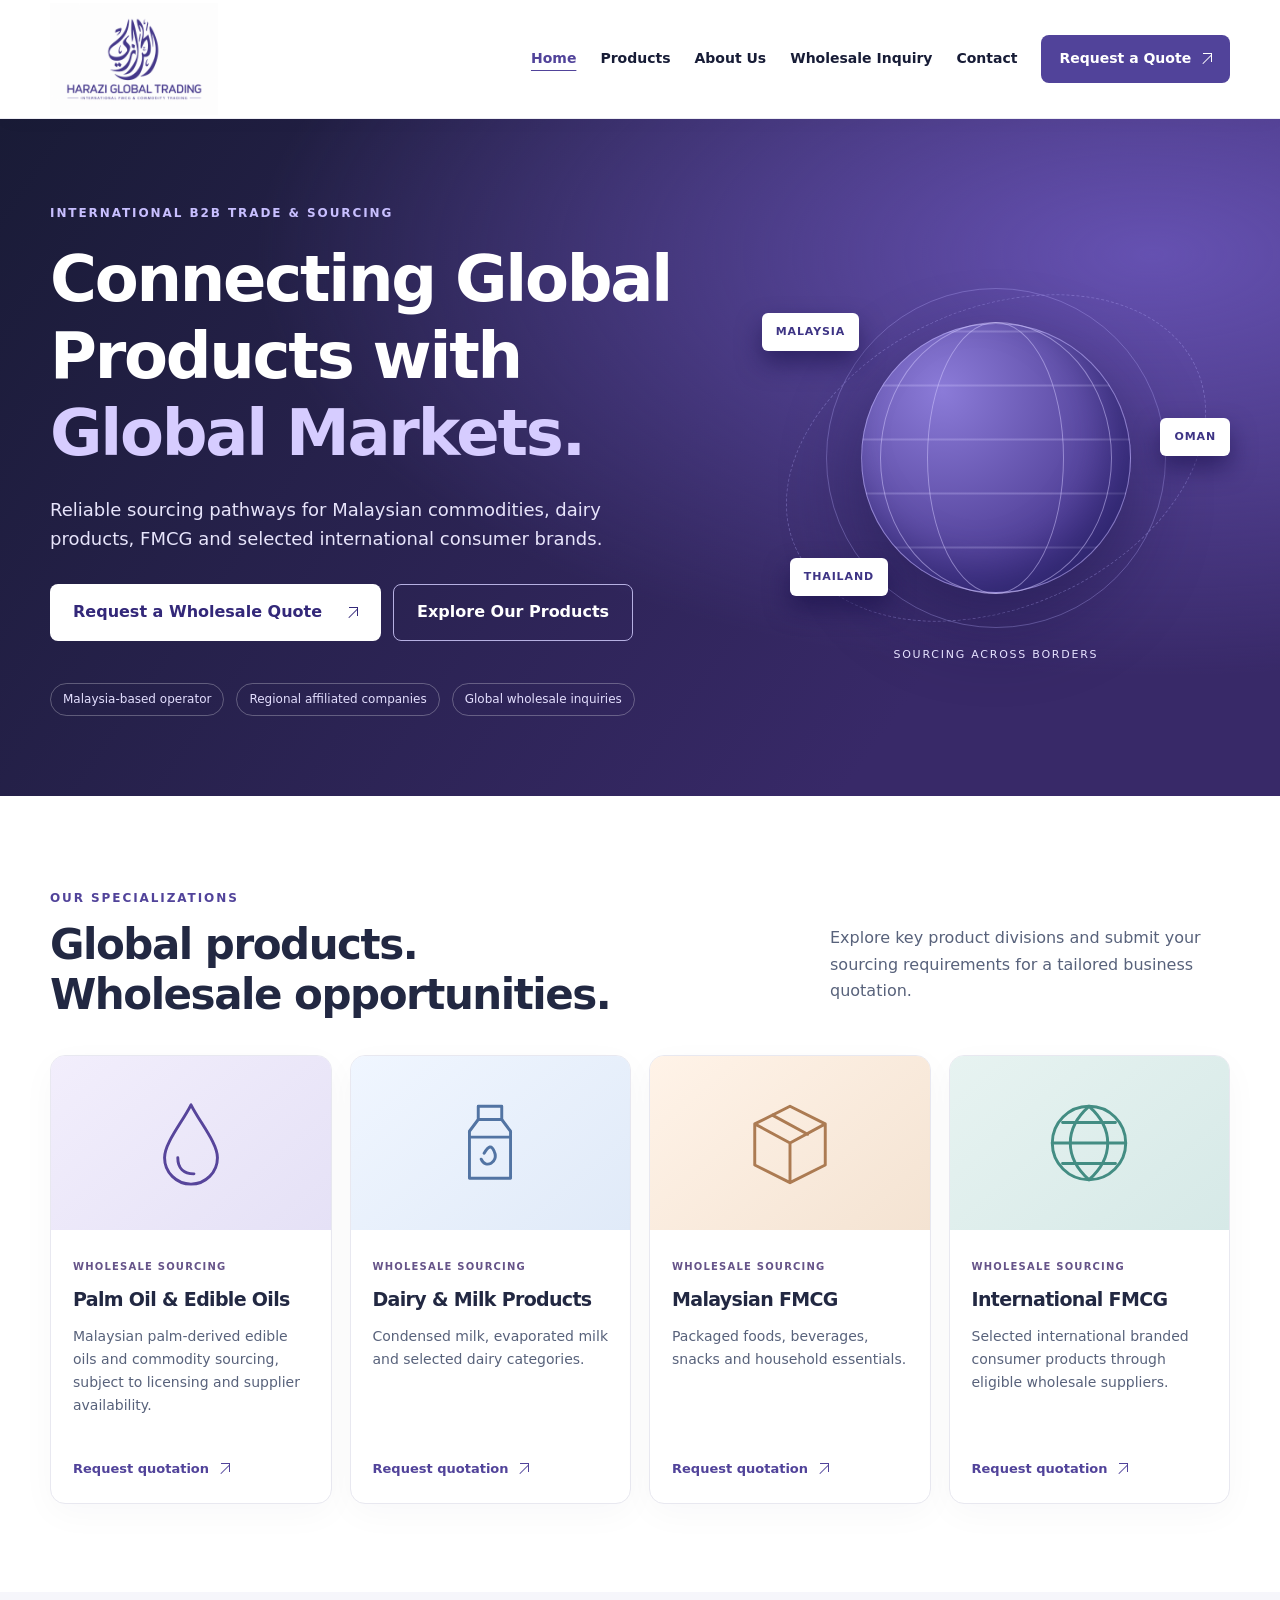
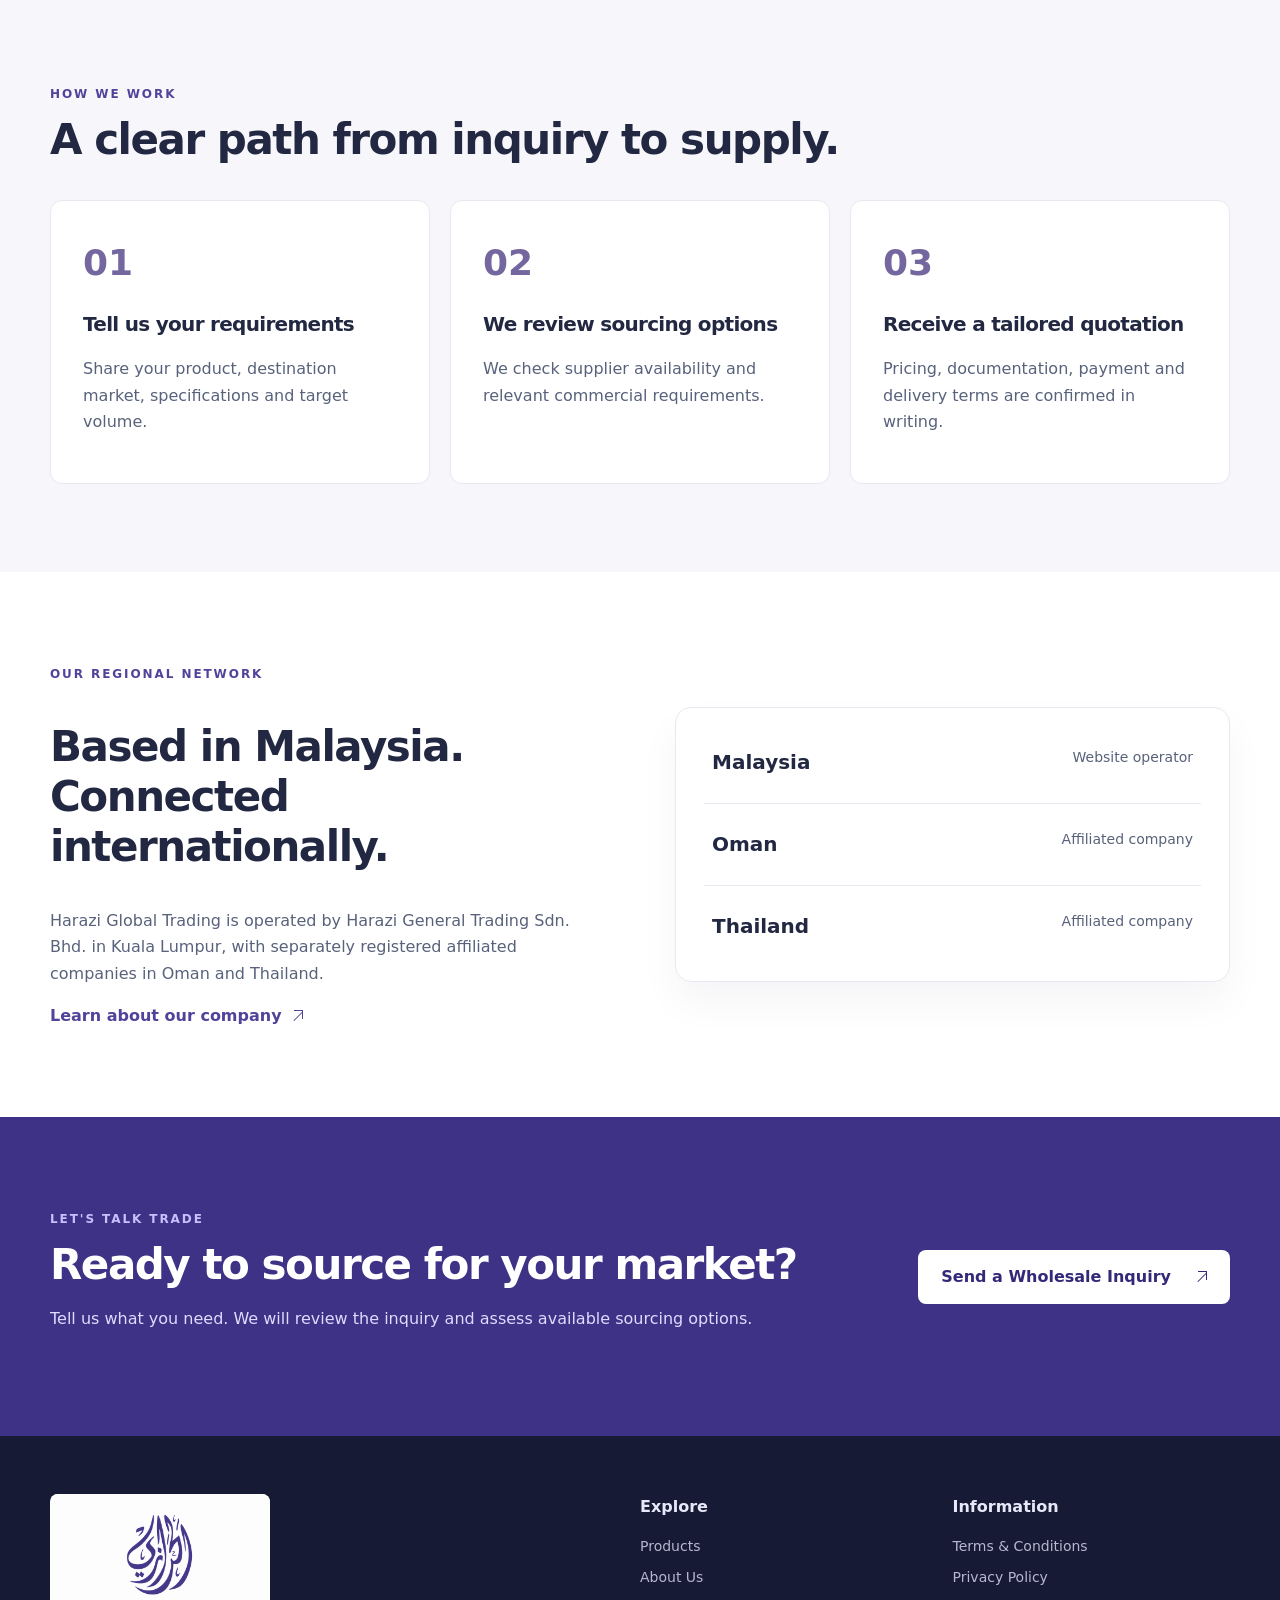
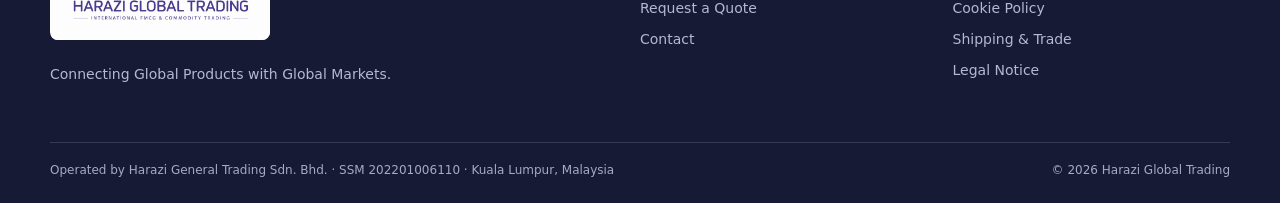
==== index.html @ cd725710 "Upgrade wholesale website with responsive design and Netlify inquiry form" ====
<!DOCTYPE html>
<html lang="en">
 <head>
  <meta charset="utf-8"/>
  <meta content="width=device-width,initial-scale=1" name="viewport"/>
  <title>
   International Wholesale FMCG &amp; Commodities | Harazi Global Trading
  </title>
  <meta content="Harazi Global Trading international wholesale FMCG and commodities sourcing from Malaysia." name="description"/>
  <link href="style.css" rel="stylesheet"/>
 </head>
 <body>
  <a class="skip-link" href="#main-content">
   Skip to content
  </a>
  <header class="site-header">
   <div class="container nav-wrap">
    <a aria-label="Harazi Global Trading home" class="brand" href="index.html">
     <img alt="Harazi Global Trading logo" src="logo.png"/>
    </a>
    <button aria-controls="primary-nav" aria-expanded="false" aria-label="Open navigation" class="menu-toggle" type="button">
     <span>
     </span>
     <span>
     </span>
     <span>
     </span>
    </button>
    <nav aria-label="Main navigation" class="nav-links" id="primary-nav">
     <a aria-current="page" href="index.html">
      Home
     </a>
     <a href="products.html">
      Products
     </a>
     <a href="about.html">
      About Us
     </a>
     <a href="inquiry.html">
      Wholesale Inquiry
     </a>
     <a href="contact.html">
      Contact
     </a>
     <a class="nav-cta" href="inquiry.html">
      Request a Quote <span class="arrow" aria-hidden="true"></span>
     </a>
    </nav>
   </div>
  </header>
  <main id="main-content">
   <section class="hero">
    <div class="container hero-grid">
     <div>
      <span class="eyebrow light">
       INTERNATIONAL B2B TRADE &amp; SOURCING
      </span>
      <h1>
       Connecting Global Products with
       <em>
        Global Markets.
       </em>
      </h1>
      <p>
       Reliable sourcing pathways for Malaysian commodities, dairy products, FMCG and selected international consumer brands.
      </p>
      <div class="hero-actions">
       <a class="button white" href="inquiry.html">
        Request a Wholesale Quote
        <span>
         <span class="arrow" aria-hidden="true"></span>
        </span>
       </a>
       <a class="button outline" href="products.html">
        Explore Our Products
       </a>
      </div>
      <div class="hero-meta">
       <span>
        Malaysia-based operator
       </span>
       <span>
        Regional affiliated companies
       </span>
       <span>
        Global wholesale inquiries
       </span>
      </div>
     </div>
     <div aria-hidden="true" class="hero-art">
      <div class="orbit orbit-a">
      </div>
      <div class="orbit orbit-b">
      </div>
      <div class="world">
       ◎
      </div>
      <div class="floating-tag t1">
       MALAYSIA
      </div>
      <div class="floating-tag t2">
       OMAN
      </div>
      <div class="floating-tag t3">
       THAILAND
      </div>
      <div class="art-caption">
       SOURCING ACROSS BORDERS
      </div>
     </div>
    </div>
   </section>
   <section class="section">
    <div class="container">
     <div class="section-heading">
      <div>
       <span class="eyebrow">
        OUR SPECIALIZATIONS
       </span>
       <h2>
        Global products.
        <br/>
        Wholesale opportunities.
       </h2>
      </div>
      <p>
       Explore key product divisions and submit your sourcing requirements for a tailored business quotation.
      </p>
     </div>
     <div class="product-grid">
      <article class="product-card">
       <div class="product-visual oil">
        <svg aria-hidden="true" viewbox="0 0 64 64">
         <path d="M32 6C26 18 14 32 14 42a18 18 0 0 0 36 0C50 32 38 18 32 6Z">
         </path>
         <path d="M23 42c0 7 4 11 11 11">
         </path>
        </svg>
       </div>
       <div class="product-info">
        <span class="micro">
         WHOLESALE SOURCING
        </span>
        <h3>
         Palm Oil &amp; Edible Oils
        </h3>
        <p>
         Malaysian palm-derived edible oils and commodity sourcing, subject to licensing and supplier availability.
        </p>
        <a href="inquiry.html?category=Palm%20Oil">
         Request quotation
         <span aria-hidden="true">
          <span class="arrow" aria-hidden="true"></span>
         </span>
        </a>
       </div>
      </article>
      <article class="product-card">
       <div class="product-visual milk">
        <svg aria-hidden="true" viewbox="0 0 64 64">
         <path d="M24 7h16v9l6 8v32H18V24l6-8V7Z">
         </path>
         <path d="M24 16h16M18 28h28M28 39c3-5 5-6 7-1 3 7-6 12-9 5">
         </path>
        </svg>
       </div>
       <div class="product-info">
        <span class="micro">
         WHOLESALE SOURCING
        </span>
        <h3>
         Dairy &amp; Milk Products
        </h3>
        <p>
         Condensed milk, evaporated milk and selected dairy categories.
        </p>
        <a href="inquiry.html?category=Dairy">
         Request quotation
         <span aria-hidden="true">
          <span class="arrow" aria-hidden="true"></span>
         </span>
        </a>
       </div>
      </article>
      <article class="product-card">
       <div class="product-visual box">
        <svg aria-hidden="true" viewbox="0 0 64 64">
         <path d="M8 19 32 7l24 12v28L32 59 8 47V19ZM8 19l24 13 24-13M32 32v27M20 13l24 13">
         </path>
        </svg>
       </div>
       <div class="product-info">
        <span class="micro">
         WHOLESALE SOURCING
        </span>
        <h3>
         Malaysian FMCG
        </h3>
        <p>
         Packaged foods, beverages, snacks and household essentials.
        </p>
        <a href="inquiry.html?category=Malaysian%20FMCG">
         Request quotation
         <span aria-hidden="true">
          <span class="arrow" aria-hidden="true"></span>
         </span>
        </a>
       </div>
      </article>
      <article class="product-card">
       <div class="product-visual globe">
        <svg aria-hidden="true" viewbox="0 0 64 64">
         <circle cx="32" cy="32" r="25">
         </circle>
         <path d="M7 32h50M32 7c-17 15-17 35 0 50M32 7c17 15 17 35 0 50M14 18h36M14 46h36">
         </path>
        </svg>
       </div>
       <div class="product-info">
        <span class="micro">
         WHOLESALE SOURCING
        </span>
        <h3>
         International FMCG
        </h3>
        <p>
         Selected international branded consumer products through eligible wholesale suppliers.
        </p>
        <a href="inquiry.html?category=International%20FMCG">
         Request quotation
         <span aria-hidden="true">
          <span class="arrow" aria-hidden="true"></span>
         </span>
        </a>
       </div>
      </article>
     </div>
    </div>
   </section>
   <section class="section soft">
    <div class="container">
     <div class="section-heading">
      <div>
       <span class="eyebrow">
        HOW WE WORK
       </span>
       <h2>
        A clear path from inquiry to supply.
       </h2>
      </div>
     </div>
     <div class="steps">
      <article>
       <b>
        01
       </b>
       <h3>
        Tell us your requirements
       </h3>
       <p>
        Share your product, destination market, specifications and target volume.
       </p>
      </article>
      <article>
       <b>
        02
       </b>
       <h3>
        We review sourcing options
       </h3>
       <p>
        We check supplier availability and relevant commercial requirements.
       </p>
      </article>
      <article>
       <b>
        03
       </b>
       <h3>
        Receive a tailored quotation
       </h3>
       <p>
        Pricing, documentation, payment and delivery terms are confirmed in writing.
       </p>
      </article>
     </div>
    </div>
   </section>
   <section class="section">
    <div class="container split">
     <div>
      <span class="eyebrow">
       OUR REGIONAL NETWORK
      </span>
      <h2>
       Based in Malaysia.
       <br/>
       Connected internationally.
      </h2>
      <p>
       Harazi Global Trading is operated by Harazi General Trading Sdn. Bhd. in Kuala Lumpur, with separately registered affiliated companies in Oman and Thailand.
      </p>
      <a class="text-link" href="about.html">
       Learn about our company <span class="arrow" aria-hidden="true"></span>
      </a>
     </div>
     <div class="region-panel">
      <div>
       <strong>
        Malaysia
       </strong>
       <span>
        Website operator
       </span>
      </div>
      <div>
       <strong>
        Oman
       </strong>
       <span>
        Affiliated company
       </span>
      </div>
      <div>
       <strong>
        Thailand
       </strong>
       <span>
        Affiliated company
       </span>
      </div>
     </div>
    </div>
   </section>
   <section class="section cta">
    <div class="container cta-inner">
     <div>
      <span class="eyebrow light">
       LET'S TALK TRADE
      </span>
      <h2>
       Ready to source for your market?
      </h2>
      <p>
       Tell us what you need. We will review the inquiry and assess available sourcing options.
      </p>
     </div>
     <a class="button white" href="inquiry.html">
      Send a Wholesale Inquiry <span class="arrow" aria-hidden="true"></span>
     </a>
    </div>
   </section>
  </main>
  <footer class="site-footer">
   <div class="container">
    <div class="footer-top">
     <div>
      <img alt="Harazi Global Trading" class="footer-logo" src="logo.png"/>
      <p>
       Connecting Global Products with Global Markets.
      </p>
     </div>
     <div>
      <strong>
       Explore
      </strong>
      <a href="products.html">
       Products
      </a>
      <a href="about.html">
       About Us
      </a>
      <a href="inquiry.html">
       Request a Quote
      </a>
      <a href="contact.html">
       Contact
      </a>
     </div>
     <div>
      <strong>
       Information
      </strong>
      <a href="terms.html">
       Terms &amp; Conditions
      </a>
      <a href="privacy.html">
       Privacy Policy
      </a>
      <a href="cookies.html">
       Cookie Policy
      </a>
      <a href="shipping.html">
       Shipping &amp; Trade
      </a>
      <a href="legal.html">
       Legal Notice
      </a>
     </div>
    </div>
    <div class="footer-bottom">
     Operated by Harazi General Trading Sdn. Bhd. · SSM 202201006110 · Kuala Lumpur, Malaysia
     <span>
      © 2026 Harazi Global Trading
     </span>
    </div>
   </div>
  </footer>
  <script defer="" src="site.js">
  </script>
 </body>
</html>
---- style.css ----
:root{--purple:#51439a;--dark:#171c36;--ink:#222842;--muted:#68718a;--light:#f5f5fb;--line:#e8e8f0}
*{box-sizing:border-box}
html{scroll-behavior:smooth}
body{margin:0;color:var(--ink);background:#fff;font-family:'DM Sans',system-ui,sans-serif;font-size:16px;line-height:1.65}
h1,h2,h3{font-family:'Manrope',system-ui,sans-serif;line-height:1.2;letter-spacing:-.035em}
h1{font-size:clamp(35px,5vw,64px)}
h2{font-size:clamp(28px,3.5vw,42px)}
a{color:var(--purple)}
.container{width:min(1180px,calc(100% - 44px));margin:auto}
.site-header{background:#fff;position:sticky;top:0;z-index:30;border-bottom:1px solid #ececf3;box-shadow:0 4px 20px #10122905}
.nav-wrap{min-height:94px;display:flex;align-items:center;justify-content:space-between;gap:22px}
.brand{display:flex;align-items:center;flex:0 0 auto}
.brand img{width:220px;height:74px;object-fit:contain;object-position:left center}
.nav-links{display:flex;align-items:center;gap:24px}
.nav-links a{font-size:14px;font-weight:700;text-decoration:none;color:var(--dark);white-space:nowrap}
.nav-links a:hover{color:var(--purple)}
.nav-links .nav-cta{padding:12px 18px;background:var(--purple);color:white;border-radius:8px}
.menu-toggle{display:none}
.hero{background:radial-gradient(circle at 80% 45%,#5146a4 0,#31266d 48%,#211b4c 100%);color:white;overflow:hidden}
.hero-grid{display:grid;grid-template-columns:1.18fr .82fr;align-items:center;gap:38px;padding-top:92px;padding-bottom:92px;min-height:620px}
.hero h1{margin:16px 0 23px;font-weight:800;max-width:780px}
.hero h1 em{font-style:normal;color:#d6ccff}
.hero p{font-size:18px;color:#e7e4fb;max-width:630px}
.eyebrow{font-size:12px;letter-spacing:.16em;font-weight:800;color:var(--purple)}
.eyebrow.light{color:#c8bfff}
.hero-actions{display:flex;flex-wrap:wrap;gap:12px;margin-top:30px}
.button{display:inline-flex;align-items:center;justify-content:center;gap:20px;padding:14px 23px;border-radius:8px;font-weight:800;text-decoration:none;transition:transform .2s}
.button:hover{transform:translateY(-2px)}
.button.white{background:white;color:#332879}
.button.outline{border:1px solid #b6b0e2;color:white}
.hero-meta{display:flex;flex-wrap:wrap;gap:12px;margin-top:42px}
.hero-meta span{font-size:12px;color:#e4dfff;border:1px solid #ffffff45;border-radius:40px;padding:6px 12px}
.hero-art{height:420px;position:relative;display:grid;place-items:center}
.orbit{position:absolute;border:1px solid #b8b0ff50;border-radius:50%}
.orbit-a{width:340px;height:340px}
.orbit-b{width:440px;height:300px;transform:rotate(-24deg)}
.world{width:270px;height:270px;display:grid;place-items:center;border-radius:50%;font-size:230px;line-height:1;color:#d4caff;background:radial-gradient(circle at 35% 30%,#8c7ee2,#5445ac 65%,#2b236c);box-shadow:inset -18px -24px 38px #241e6288,0 30px 80px #110d3b70}
.floating-tag{position:absolute;background:#fff;color:#3e3485;font-weight:800;font-size:11px;letter-spacing:.08em;border-radius:6px;padding:10px 14px;box-shadow:0 12px 24px #130c4388}
.t1{top:65px;left:0}
.t2{right:0;top:170px}
.t3{bottom:72px;left:28px}
.art-caption{position:absolute;bottom:4px;font-size:11px;letter-spacing:.16em;color:#e6e2ff}
.section{padding:88px 0}
.section.soft{background:#f6f6fb}
.section-heading{display:flex;justify-content:space-between;align-items:end;gap:40px;margin-bottom:34px}
.section-heading h2{margin:9px 0 0}
.section-heading>p{max-width:400px;color:var(--muted)}
.product-grid{display:grid;grid-template-columns:repeat(4,minmax(0,1fr));gap:18px}
.product-card{border:1px solid var(--line);border-radius:15px;overflow:hidden;background:white;box-shadow:0 10px 35px #13163b08;transition:transform .2s,box-shadow .2s}
.product-card:hover{transform:translateY(-4px);box-shadow:0 16px 42px #13163b14}
.product-visual{height:174px;display:grid;place-items:center;background:linear-gradient(140deg,#f2eefc,#e5e1f6)}
.product-visual.milk{background:linear-gradient(140deg,#f0f6ff,#e0eaf8)}
.product-visual.box{background:linear-gradient(140deg,#fff3e8,#f4e3d2)}
.product-visual.globe{background:linear-gradient(140deg,#e7f3f1,#d6e9e7)}
.product-visual svg{height:94px;width:94px;stroke:#57459b;fill:none;stroke-width:2;stroke-linecap:round;stroke-linejoin:round}
.product-visual.milk svg{stroke:#5274a3}
.product-visual.box svg{stroke:#ac7b52}
.product-visual.globe svg{stroke:#438d83}
.product-info{padding:22px}
.micro{font-size:10px;letter-spacing:.12em;font-weight:800;color:#8478b4}
.product-info h3{font-size:19px;margin:10px 0}
.product-info p{color:var(--muted);font-size:14px;min-height:116px}
.product-info a{font-size:13px;font-weight:800;text-decoration:none}
.steps{display:grid;grid-template-columns:repeat(3,1fr);gap:20px}
.steps article{background:white;padding:32px;border-radius:12px;border:1px solid var(--line)}
.steps b{color:#b8b0df;font-size:36px}
.steps h3{font-size:20px}
.steps p,.split p{color:var(--muted)}
.split{display:grid;grid-template-columns:1fr 1fr;align-items:center;gap:70px}
.text-link{font-weight:800;text-decoration:none}
.region-panel{border:1px solid var(--line);border-radius:16px;padding:14px 28px;box-shadow:0 20px 40px #1d1d4a0b}
.region-panel>div{padding:24px 8px;display:flex;justify-content:space-between;gap:15px;border-bottom:1px solid var(--line)}
.region-panel>div:last-child{border:0}
.region-panel strong{font-size:20px}
.region-panel span{color:var(--muted);font-size:14px}
.cta{background:#3d3285;color:white}
.cta-inner{display:flex;justify-content:space-between;align-items:center;gap:30px}
.cta h2{margin:8px 0}
.cta p{color:#e0dbff}
.page-hero{padding:65px 0;background:#f5f3fb}
.page-hero h1{margin:10px 0}
.page-hero p{max-width:720px;color:var(--muted);font-size:18px}
.disclaimer,.notice{padding:18px 22px;background:#f5f3fb;border-left:4px solid #6656b5;border-radius:5px;margin:26px 0}
.site-footer{background:#171a34;color:#e9e8fa;padding:58px 0 22px}
.footer-top{display:grid;grid-template-columns:2fr 1fr 1fr;gap:35px}
.footer-logo{width:205px;height:86px;object-fit:contain;background:white;border-radius:8px;padding:5px}
.footer-top p{font-size:14px;color:#b6b7d0}
.footer-top strong{display:block;margin-bottom:14px}
.footer-top a{display:block;color:#b6b7d0;font-size:14px;text-decoration:none;margin:8px 0}
.footer-top a:hover{color:white}
.footer-bottom{margin-top:42px;padding-top:18px;border-top:1px solid #ffffff22;color:#a7a9c6;font-size:12px;display:flex;justify-content:space-between;gap:15px}
.legal-content{max-width:920px;margin:auto;padding:65px 0 90px}
.legal-content h1{font-size:clamp(32px,4vw,46px)}
.legal-content h2{margin-top:30px;font-size:24px}
.legal-content p{color:#505c70}
form{display:grid;gap:12px;max-width:760px}
form label{font-weight:700;font-size:14px}
input,select,textarea{width:100%;border:1px solid #cbd0e0;border-radius:8px;padding:12px;font:inherit}
textarea{min-height:120px}
input[type=checkbox]{width:auto}
form button{border:0;background:var(--purple);color:white;border-radius:8px;padding:14px 22px;font-weight:800;font:inherit;cursor:pointer}
form .check{font-weight:400}
.small{font-size:13px;color:var(--muted)}
@media(max-width:1050px){.nav-links{gap:13px}
.brand img{width:165px}
.product-grid{grid-template-columns:repeat(2,minmax(0,1fr))}
.product-info p{min-height:65px}
.hero-grid{grid-template-columns:1fr .7fr}
.hero-art{transform:scale(.75)}
}
@media(max-width:750px){.nav-wrap{min-height:75px}
.brand img{height:63px;width:185px}
.menu-toggle{display:flex;flex-direction:column;justify-content:center;gap:5px;width:44px;height:44px;border:1px solid var(--line);border-radius:8px;background:white;cursor:pointer}
.menu-toggle span{width:21px;height:2px;background:var(--purple);margin:0 auto}
.nav-links{display:none;position:absolute;left:0;right:0;top:75px;background:white;box-shadow:0 15px 25px #16143716;padding:16px 24px 22px;flex-direction:column;align-items:stretch;gap:3px}
.nav-links.open{display:flex}
.nav-links a{padding:9px 5px}
.nav-links .nav-cta{text-align:center;margin-top:8px}
.hero-grid{display:block;min-height:0;padding-top:70px;padding-bottom:64px}
.hero-art{display:none}
.hero h1{font-size:clamp(36px,8vw,55px)}
.hero p{font-size:17px}
.section{padding:60px 0}
.section-heading{display:block}
.section-heading>p{margin-top:16px}
.steps,.split{grid-template-columns:1fr}
.cta-inner{display:block}
.cta-inner .button{margin-top:15px}
.footer-top{grid-template-columns:1fr 1fr}
.footer-top>div:first-child{grid-column:1/-1}
.footer-bottom{display:block}
}
@media(max-width:480px){.container{width:calc(100% - 34px)}
.hero-actions .button{width:100%}
.hero-meta{gap:7px}
.product-grid{grid-template-columns:1fr}
.product-info p{min-height:0}
.region-panel>div{display:block}
.region-panel span{display:block}
.footer-top{gap:20px}
}
/* Shared accessibility and responsive refinements. */
:root{--muted:#58627b}

body{font-family:system-ui,-apple-system,BlinkMacSystemFont,"Segoe UI",sans-serif}

h1,h2,h3{font-family:inherit;text-wrap:balance}

img{max-width:100%;height:auto}

:focus-visible{outline:3px solid #a87916;outline-offset:4px}

.skip-link{position:fixed;left:16px;top:12px;z-index:100;padding:12px 18px;background:#fff;color:#31266d;transform:translateY(-180%);border:2px solid #51439a;border-radius:8px}

.skip-link:focus{transform:translateY(0)}

.brand img{width:190px;height:112px}

.nav-wrap{min-height:118px}

.nav-links a[aria-current=page]{color:var(--purple);text-decoration:underline;text-underline-offset:7px}

.footer-logo{width:220px;height:146px;padding:0}

.hero{position:relative;background:radial-gradient(ellipse at 90% 20%,#6551b1 0,transparent 55%),linear-gradient(125deg,#191b36,#382968 75%)}

.hero-grid{position:relative;padding-top:80px;padding-bottom:80px}

.hero-art .world{font-size:0;border:1px solid #c7bdff80;background:repeating-linear-gradient(0deg,transparent 0 43px,#d4caff45 44px 45px,transparent 46px 54px),radial-gradient(circle at 30% 25%,#8b7bd8,#4c3b92 70%,#241e62)}

.world::before,.world::after{content:"";position:absolute;width:135px;height:270px;border:1px solid #d4caff80;border-radius:50%}

.world::after{width:230px}

.orbit-b{border-style:dashed}

.micro{color:#665489}

.steps b{color:#74679f}

.legal-content{width:min(920px,calc(100% - 44px))}

.legal-content h1{margin-top:0}

.cards{display:grid;grid-template-columns:repeat(3,minmax(0,1fr));gap:18px;margin:28px 0}

.card{padding:24px;border:1px solid var(--line);border-radius:14px;background:#f8f7fc}

.card h3{font-size:19px;line-height:1.4;margin-top:0}

.card p{font-size:14px;overflow-wrap:anywhere}

form{margin-top:30px;padding:30px;border:1px solid var(--line);border-radius:16px;background:#faf9fd}

form input,form select,form textarea{background:#fff;color:var(--ink)}

form input[type=checkbox]{accent-color:var(--purple);width:18px;height:18px;vertical-align:middle}

form button{font-weight:700;min-height:48px}

form [hidden]{display:none}

@media(max-width:1100px){.nav-links{gap:14px}
.nav-links a{font-size:13px}
.nav-links .nav-cta{padding:12px}
.brand img{width:160px}
}

@media(max-width:900px){
 .nav-wrap{min-height:96px;flex-wrap:wrap;padding:0 0 12px}

 .brand img{height:96px;width:160px}

 .menu-toggle{display:none}

 .navigation-ready .menu-toggle{display:flex;flex-direction:column;justify-content:center;gap:5px;width:46px;height:46px;border:1px solid var(--line);border-radius:8px;background:white;cursor:pointer}

 .menu-toggle span{width:21px;height:2px;background:var(--purple);margin:0 auto}

 .nav-links{position:static;display:flex;width:100%;padding:8px 0;flex-direction:column;align-items:stretch;gap:3px;box-shadow:none}

 .navigation-ready .nav-links{display:none;position:absolute;left:0;right:0;top:108px;background:#fff;box-shadow:0 15px 25px #16143716;padding:16px 24px 22px;max-height:calc(100dvh - 108px);overflow-y:auto}

 .navigation-ready .nav-links.open{display:flex}

 .nav-links a{font-size:15px;padding:12px 8px;min-height:44px}

 .nav-links .nav-cta{text-align:center;margin-top:8px}

 .hero-grid{grid-template-columns:1fr;min-height:0;padding:65px 0}

 .hero-art{display:none}

 .cards{grid-template-columns:1fr}

 .split{gap:35px}

}

@media(max-width:480px){form{padding:20px}
.legal-content{width:calc(100% - 34px)}
.hero h1{font-size:38px}
.hero-meta span{font-size:11px}
.footer-bottom span{display:block;margin-top:10px}
}

@media(prefers-reduced-motion:reduce){html{scroll-behavior:auto}
*,*::before,*::after{transition:none!important;animation:none!important}
}
.arrow{display:inline-block;position:relative;width:12px;height:12px;margin-left:4px;vertical-align:middle}
.arrow::before{content:"";position:absolute;right:0;top:0;width:8px;height:8px;border-top:1.5px solid currentColor;border-right:1.5px solid currentColor}
.arrow::after{content:"";position:absolute;left:1px;top:6px;width:12px;border-top:1.5px solid currentColor;transform:rotate(-45deg)}
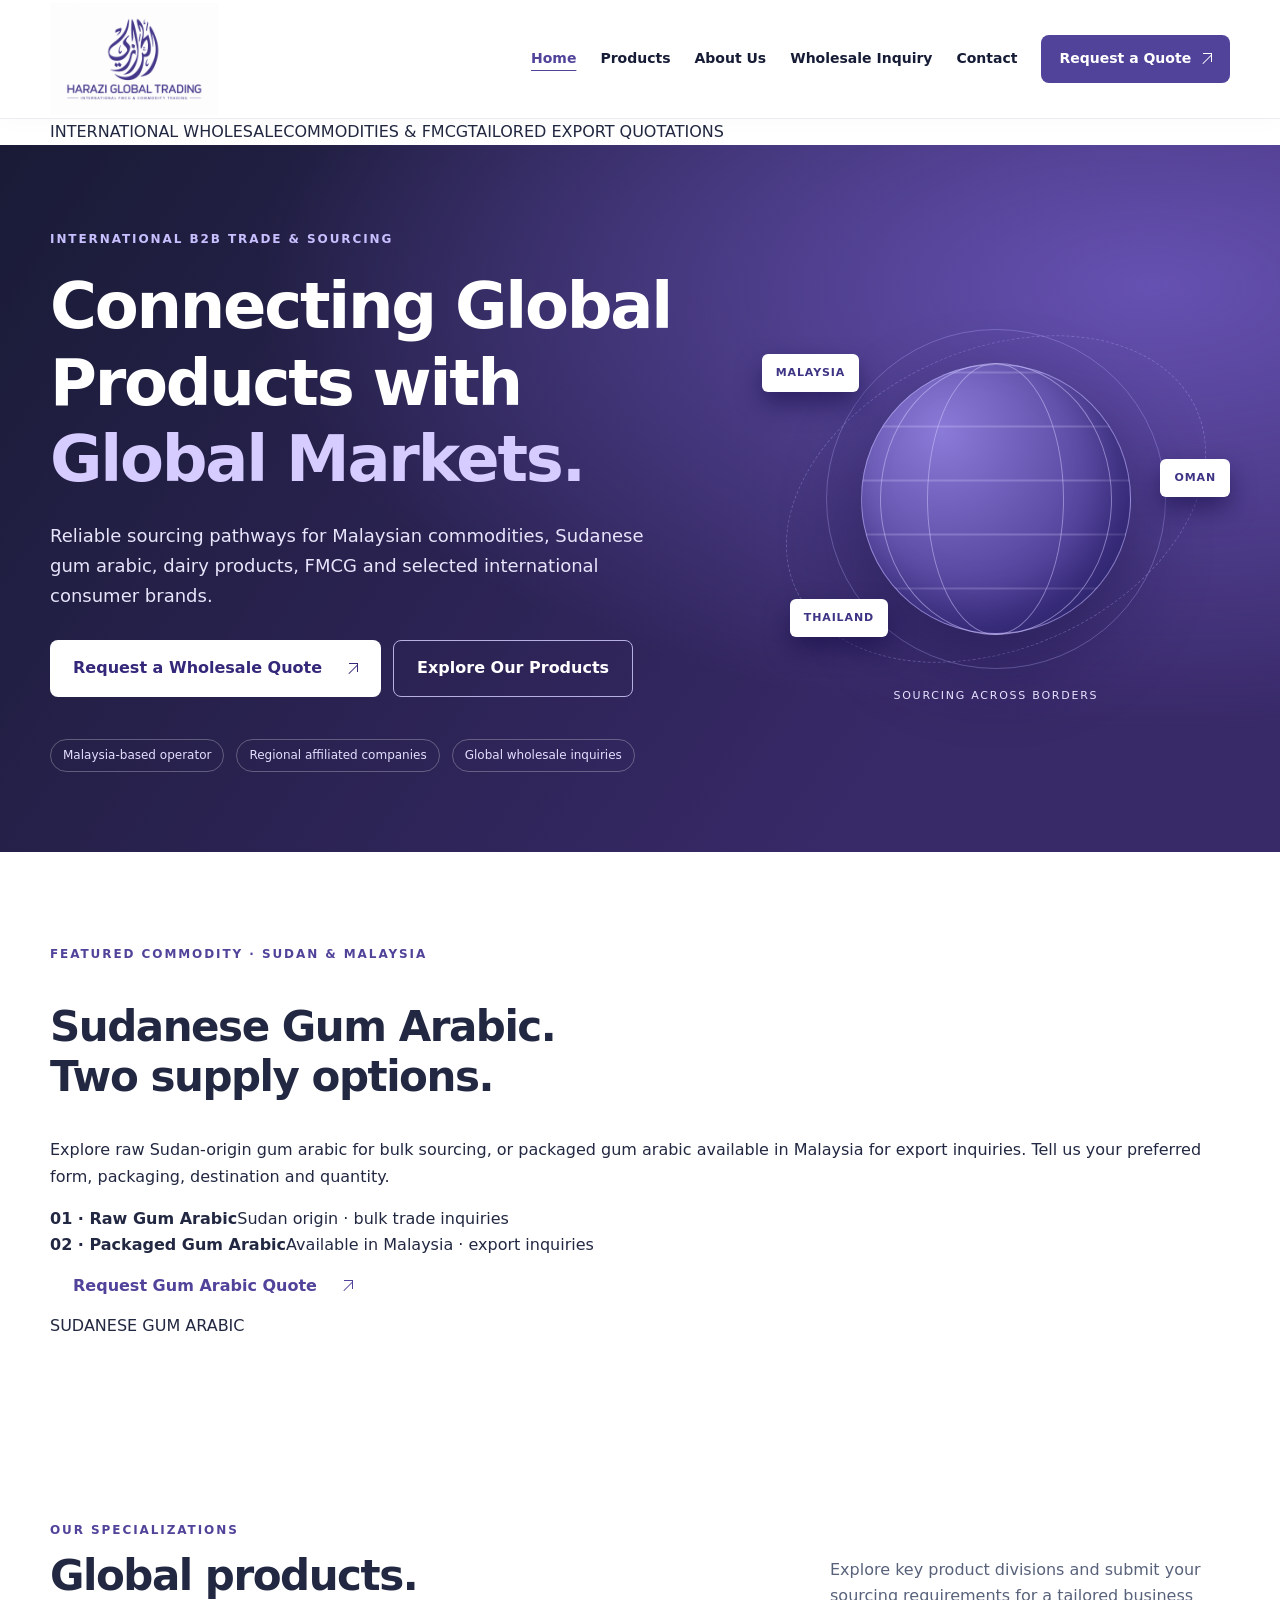
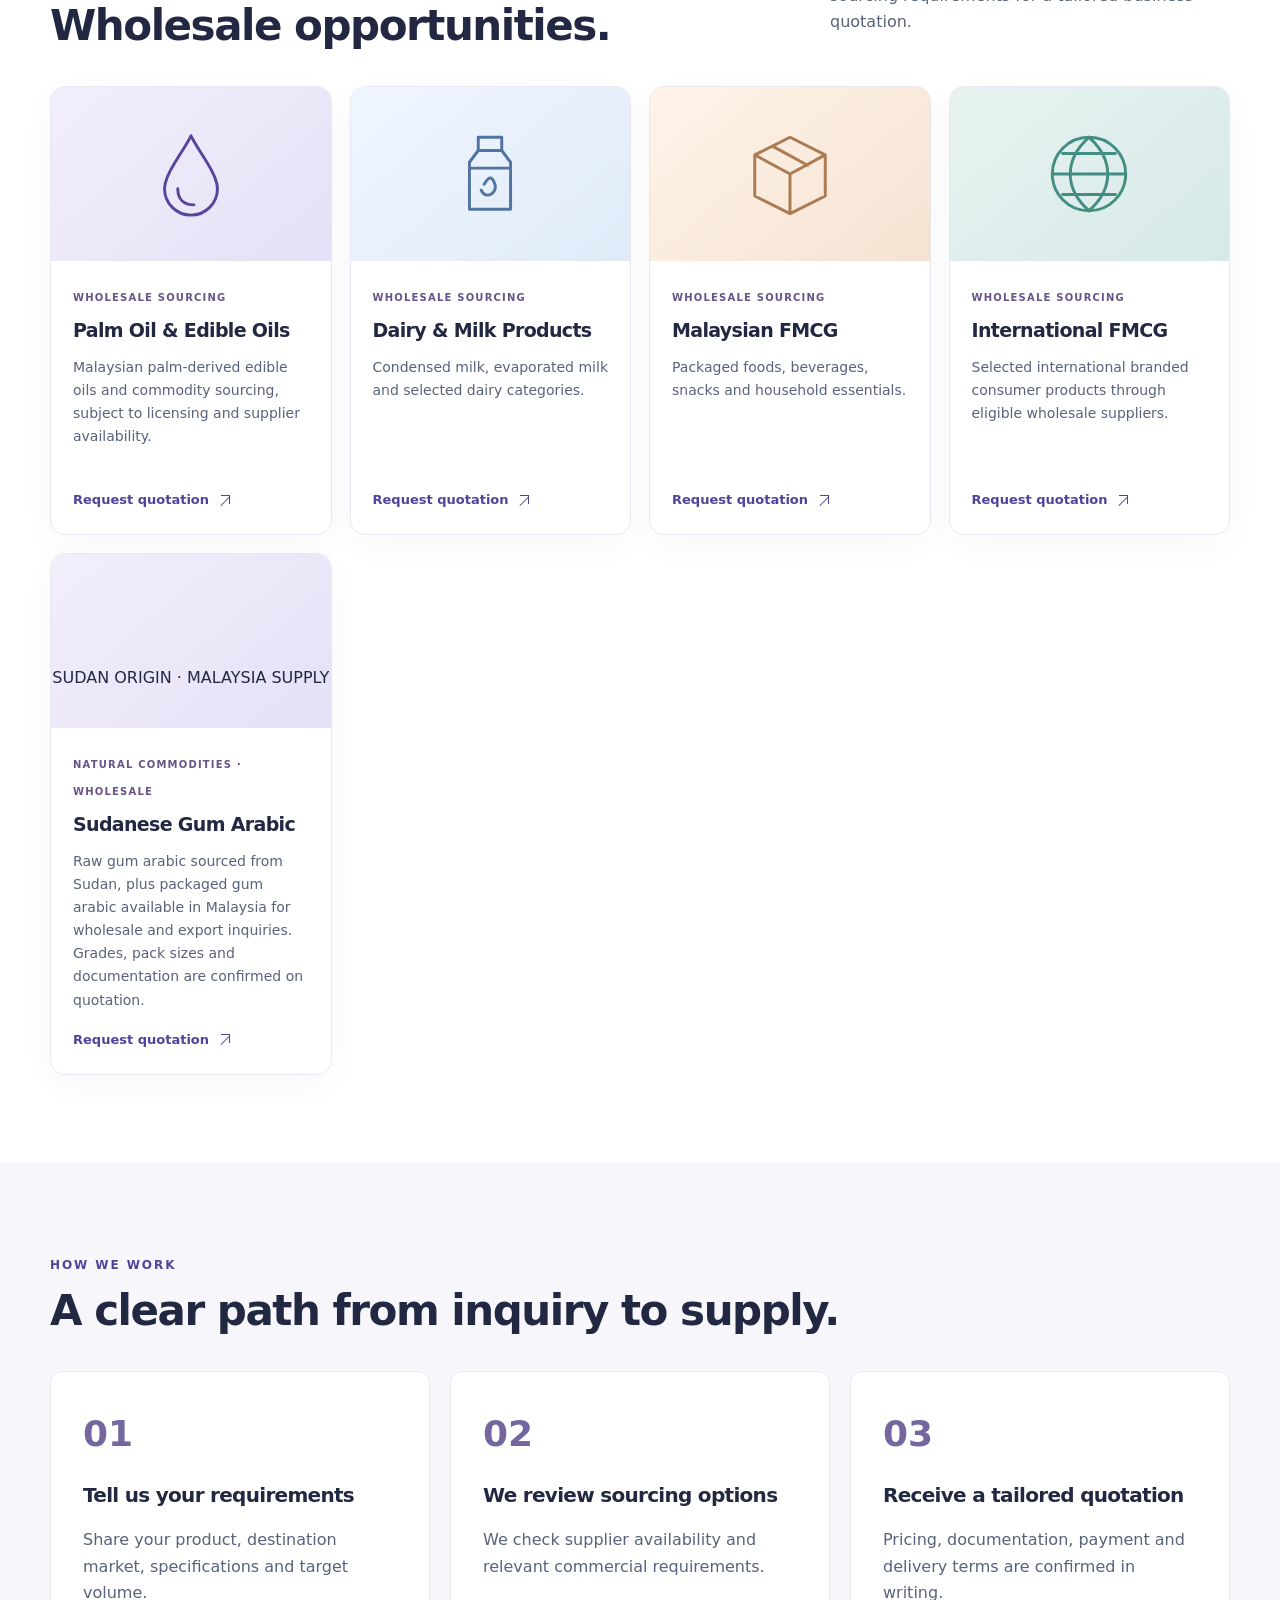
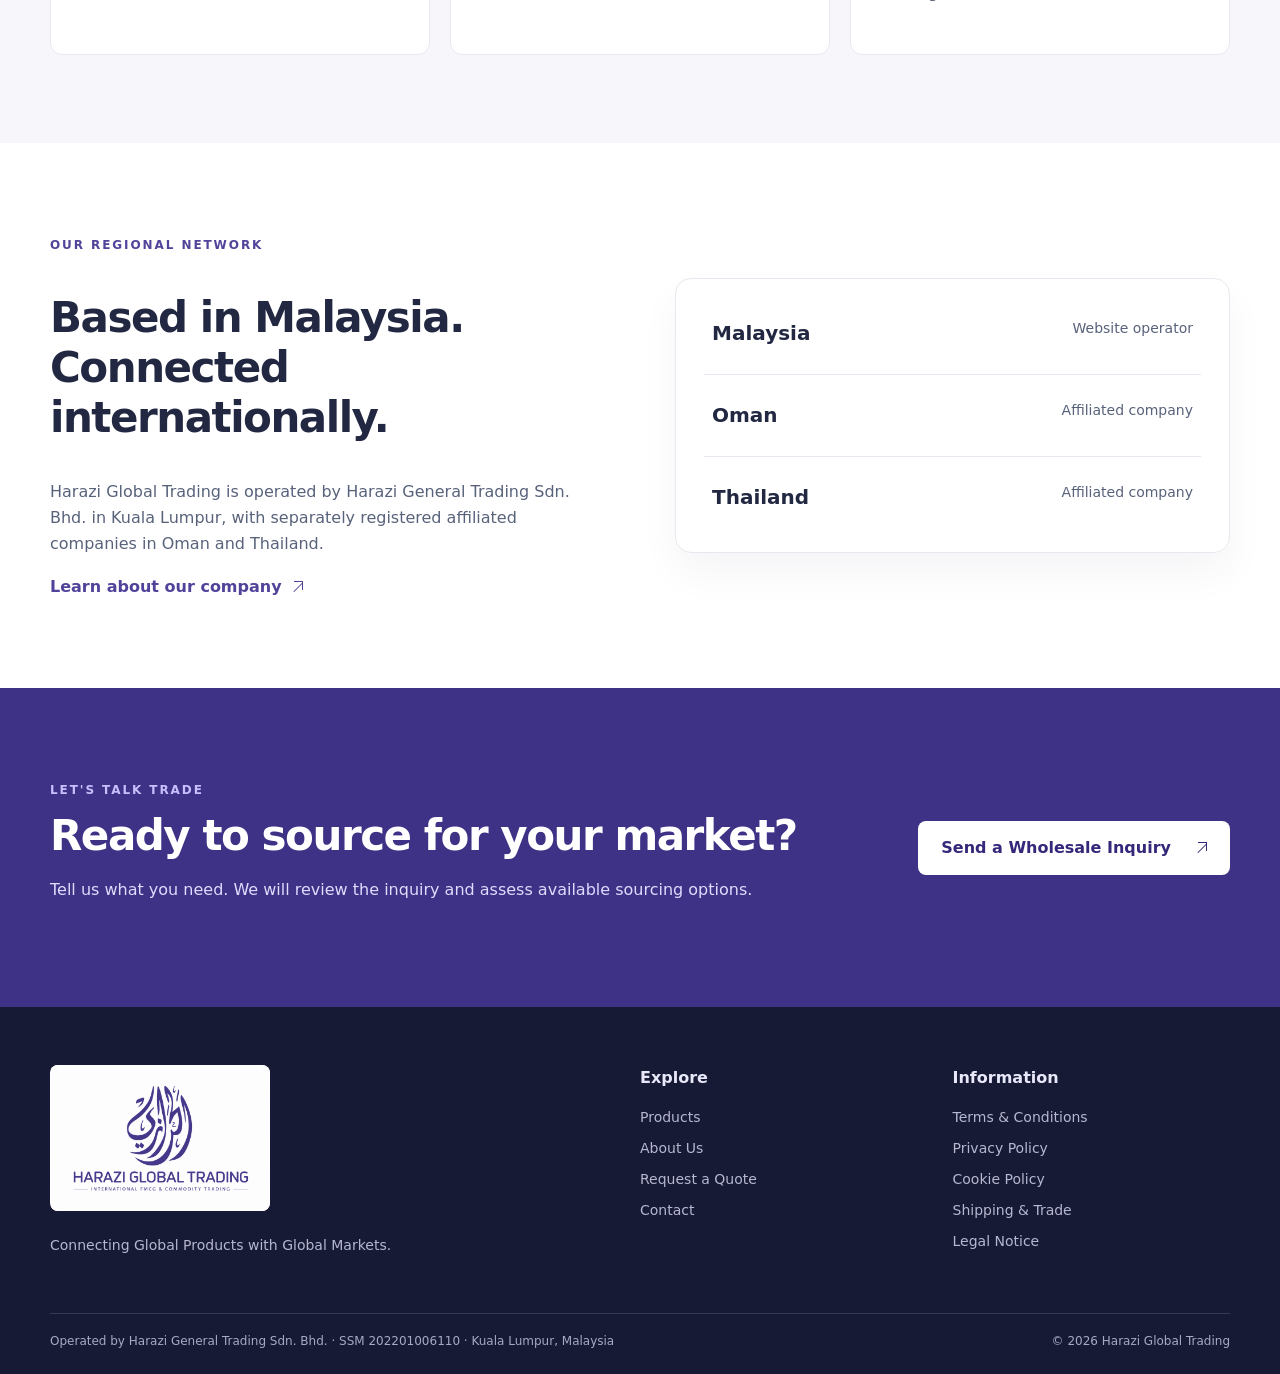
==== commit a3b8ab2b: "Feature Sudanese gum arabic and refresh premium wholesale design" ====
--- a/index.html
+++ b/index.html
@@ -49,7 +49,7 @@
    </div>
   </header>
   <main id="main-content">
-   <section class="hero">
+   <section class="trade-strip" aria-label="Trade focus"><div class="container trade-strip-inner"><span>INTERNATIONAL WHOLESALE</span><span>COMMODITIES &amp; FMCG</span><span>TAILORED EXPORT QUOTATIONS</span></div></section><section class="hero">
     <div class="container hero-grid">
      <div>
       <span class="eyebrow light">
@@ -62,7 +62,7 @@
        </em>
       </h1>
       <p>
-       Reliable sourcing pathways for Malaysian commodities, dairy products, FMCG and selected international consumer brands.
+       Reliable sourcing pathways for Malaysian commodities, Sudanese gum arabic, dairy products, FMCG and selected international consumer brands.
       </p>
       <div class="hero-actions">
        <a class="button white" href="inquiry.html">
@@ -110,7 +110,7 @@
      </div>
     </div>
    </section>
-   <section class="section">
+   <section class="section gum-spotlight"><div class="container spotlight-grid"><div><span class="eyebrow">FEATURED COMMODITY · SUDAN &amp; MALAYSIA</span><h2>Sudanese Gum Arabic.<br>Two supply options.</h2><p>Explore raw Sudan-origin gum arabic for bulk sourcing, or packaged gum arabic available in Malaysia for export inquiries. Tell us your preferred form, packaging, destination and quantity.</p><div class="supply-options"><div><strong>01 · Raw Gum Arabic</strong><span>Sudan origin · bulk trade inquiries</span></div><div><strong>02 · Packaged Gum Arabic</strong><span>Available in Malaysia · export inquiries</span></div></div><a class="button spotlight-button" href="inquiry.html?category=Gum%20Arabic">Request Gum Arabic Quote <span class="arrow" aria-hidden="true"></span></a></div><div class="spotlight-art" aria-hidden="true"><div class="spotlight-ring"></div><div class="spotlight-granules"><i></i><i></i><i></i><i></i><i></i><i></i></div><div class="spotlight-label">SUDANESE GUM ARABIC</div></div></div></section><section class="section">
     <div class="container">
      <div class="section-heading">
       <div>
@@ -234,6 +234,7 @@
         </a>
        </div>
       </article>
+      <article class="product-card gum-feature"><div class="product-visual gum"><div class="gum-art" aria-hidden="true"><span class="gum-piece p1"></span><span class="gum-piece p2"></span><span class="gum-piece p3"></span><span class="gum-piece p4"></span><span class="gum-piece p5"></span></div><span class="origin-tag">SUDAN ORIGIN · MALAYSIA SUPPLY</span></div><div class="product-info"><span class="micro">NATURAL COMMODITIES · WHOLESALE</span><h3>Sudanese Gum Arabic</h3><p>Raw gum arabic sourced from Sudan, plus packaged gum arabic available in Malaysia for wholesale and export inquiries. Grades, pack sizes and documentation are confirmed on quotation.</p><a href="inquiry.html?category=Gum%20Arabic">Request quotation <span class="arrow" aria-hidden="true"></span></a></div></article>
      </div>
     </div>
    </section>
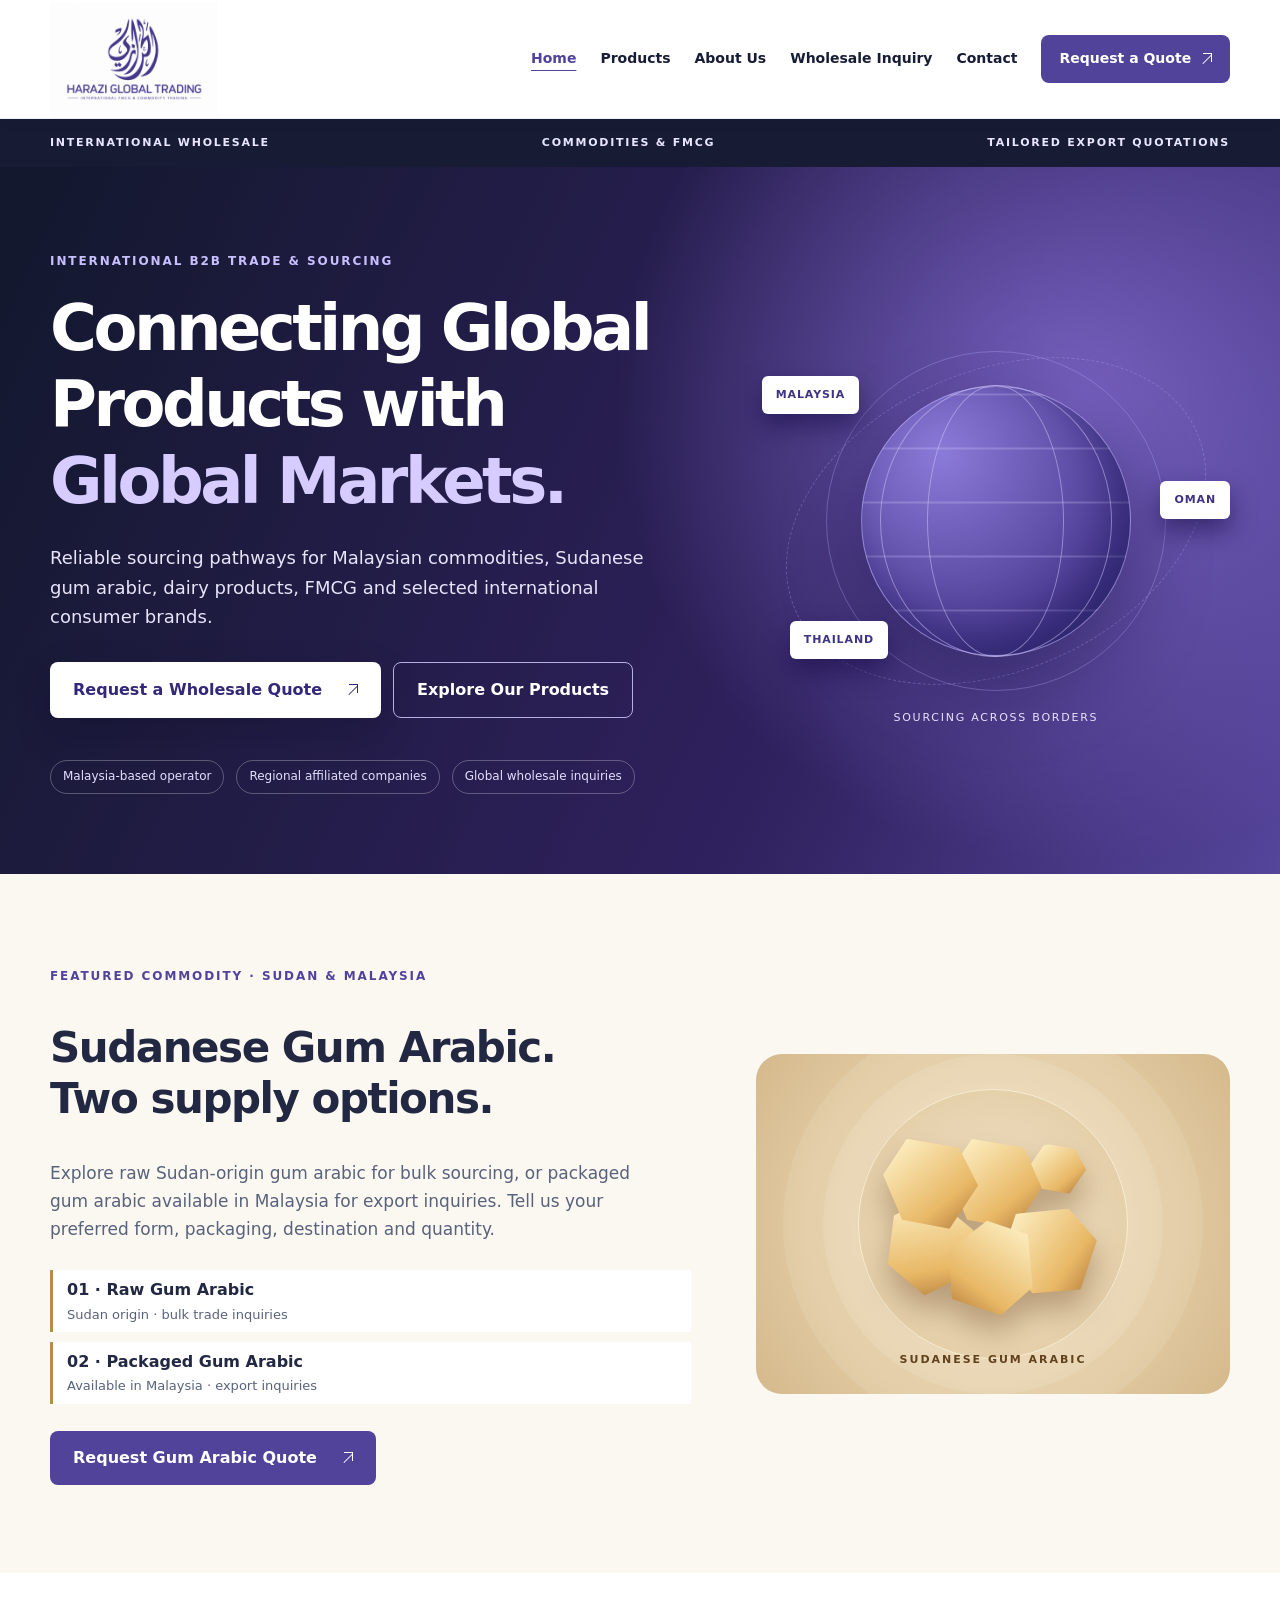
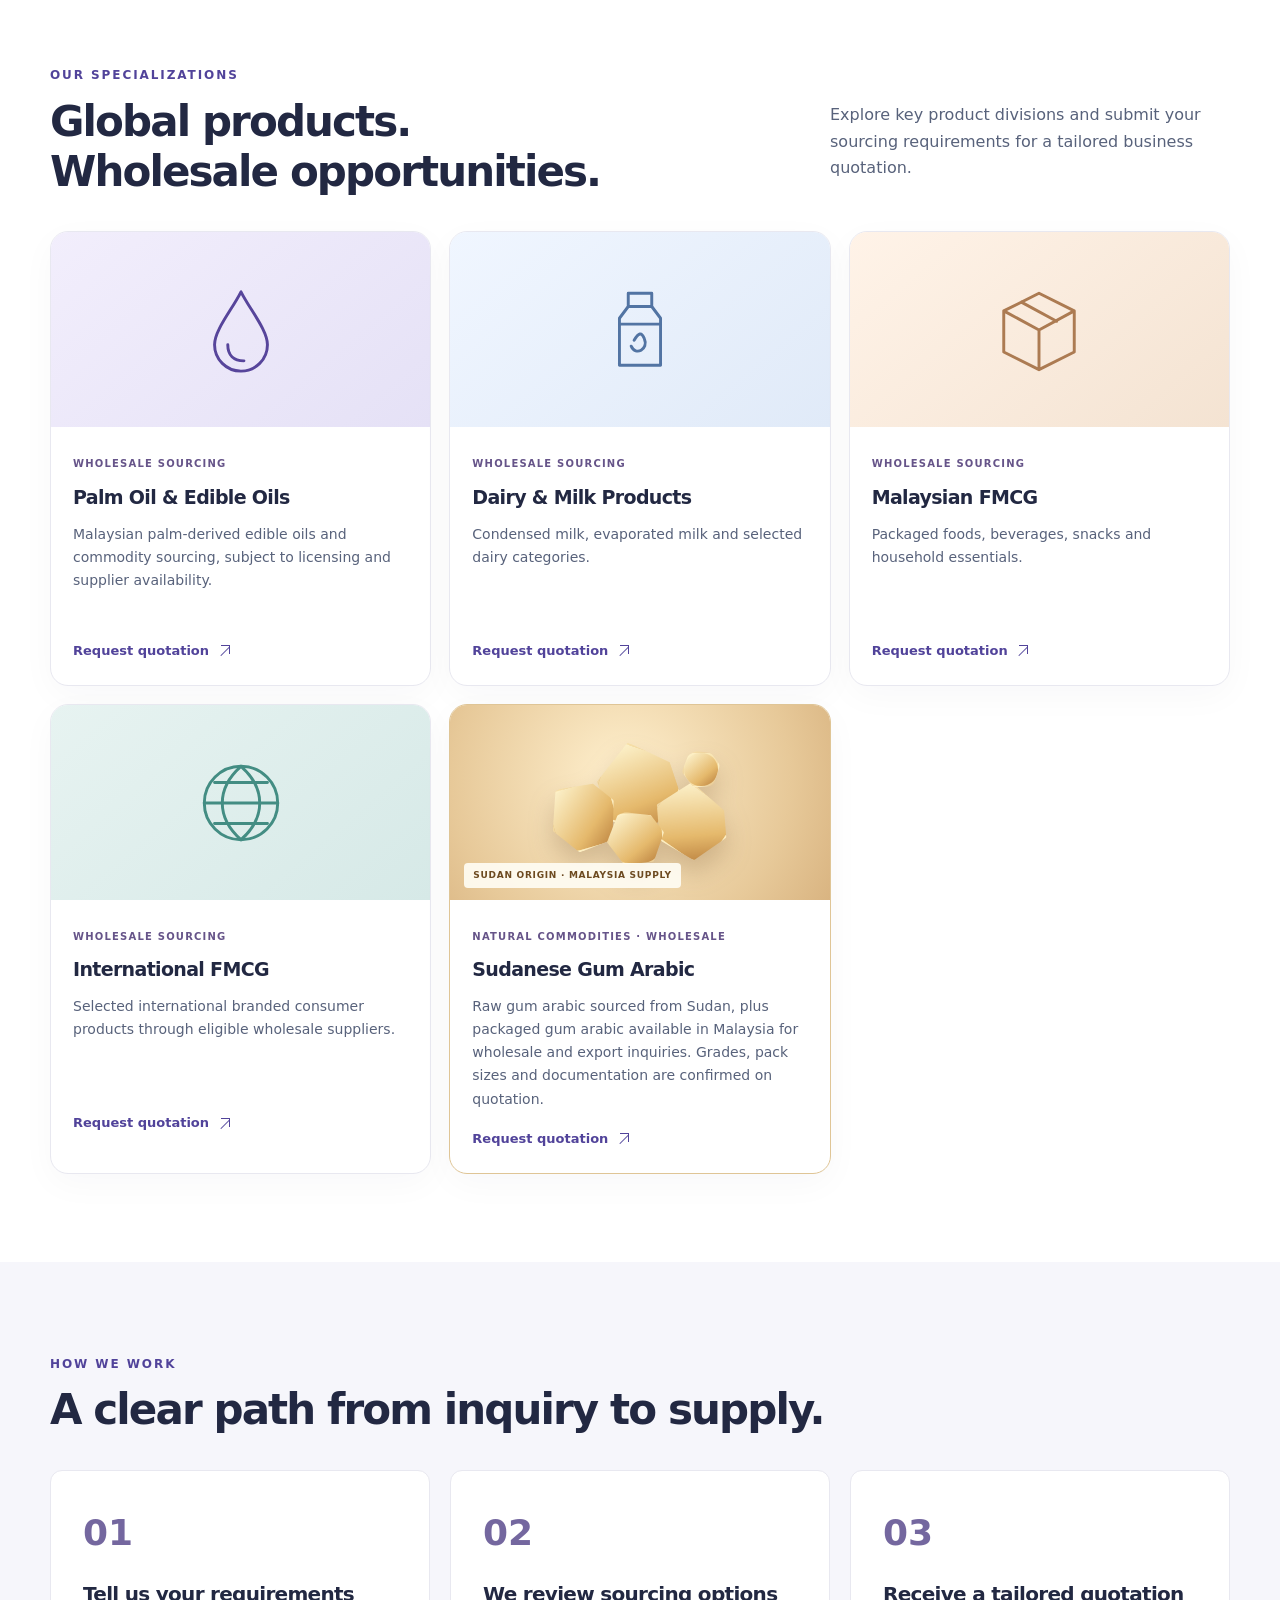
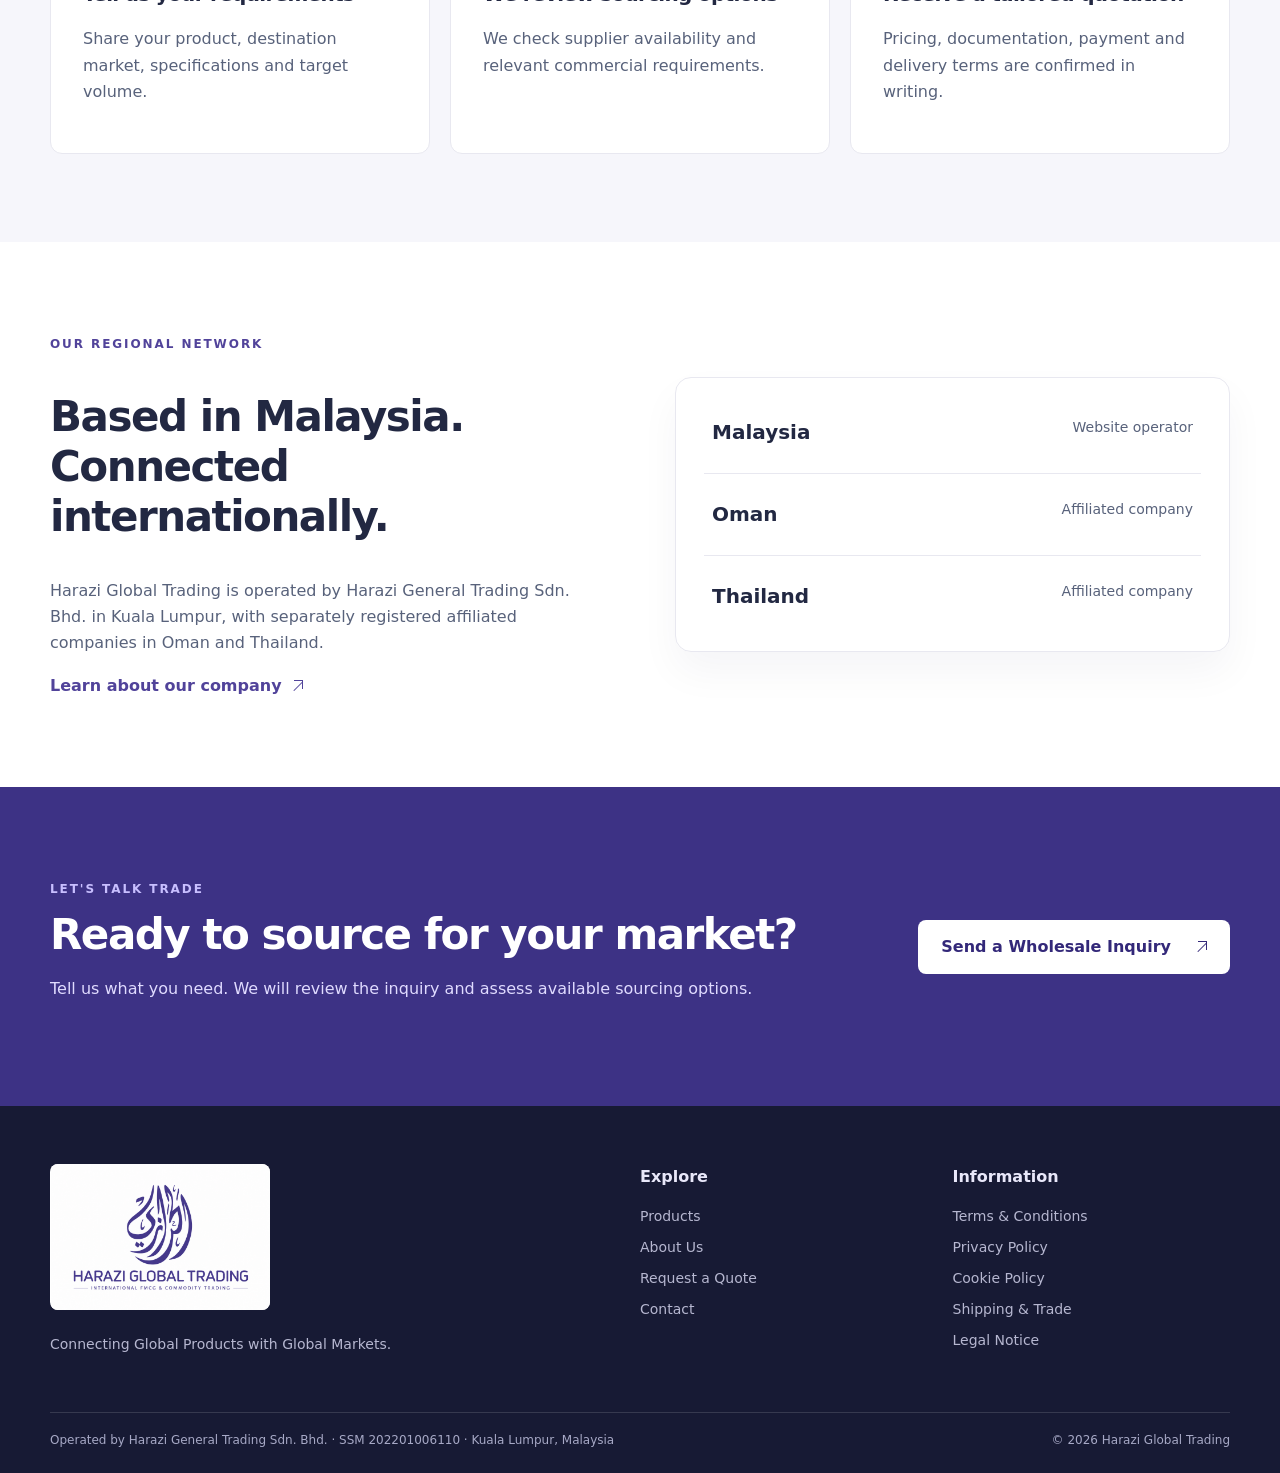
==== commit c28ab5b3: "Use branded favicon across website" ====
--- a/index.html
+++ b/index.html
@@ -1,6 +1,9 @@
 <!DOCTYPE html>
 <html lang="en">
  <head>
+  <link rel="icon" type="image/svg+xml" href="/favicon.svg"/>
+  <link rel="icon" type="image/png" href="/logo.png"/>
+  <meta name="theme-color" content="#4d4199"/>
   <meta charset="utf-8"/>
   <meta content="width=device-width,initial-scale=1" name="viewport"/>
   <title>
--- a/style.css
+++ b/style.css
@@ -250,3 +250,16 @@
 .arrow{display:inline-block;position:relative;width:12px;height:12px;margin-left:4px;vertical-align:middle}
 .arrow::before{content:"";position:absolute;right:0;top:0;width:8px;height:8px;border-top:1.5px solid currentColor;border-right:1.5px solid currentColor}
 .arrow::after{content:"";position:absolute;left:1px;top:6px;width:12px;border-top:1.5px solid currentColor;transform:rotate(-45deg)}
+
+
+/* Premium wholesale refresh */
+.trade-strip{background:#171b34;color:#e9e6ff}.trade-strip-inner{display:flex;justify-content:space-between;gap:20px;padding:15px 0;font-size:11px;font-weight:800;letter-spacing:.16em}
+.hero{background:radial-gradient(circle at 84% 34%,#7761c0 0,transparent 39%),linear-gradient(115deg,#14182f 4%,#30215f 66%,#55459b)}
+.hero h1{letter-spacing:-.055em}.hero-grid{min-height:640px}.hero .button.white{box-shadow:0 14px 36px #09091e3b}.section-heading h2{letter-spacing:-.045em}
+.product-grid{grid-template-columns:repeat(3,minmax(0,1fr))}.product-card{border-radius:18px}.product-visual{height:195px}.product-info p{min-height:100px}
+.product-visual.gum{position:relative;background:radial-gradient(circle at 45% 38%,#fff0ce,#e7c999 70%,#d9b481);overflow:hidden}.gum-art{position:relative;width:190px;height:130px;filter:drop-shadow(0 14px 12px #8661384d)}
+.gum-piece{position:absolute;display:block;background:linear-gradient(140deg,#fff8d6,#e5b96c 65%,#b77c3b);border:2px solid #fff1c6a8;clip-path:polygon(21% 0,77% 7%,100% 39%,82% 95%,30% 100%,0 58%);border-radius:22px}
+.gum-piece.p1{width:82px;height:80px;left:52px;top:10px;transform:rotate(18deg)}.gum-piece.p2{width:67px;height:67px;left:5px;top:45px;transform:rotate(-16deg)}.gum-piece.p3{width:76px;height:66px;left:108px;top:51px;transform:rotate(35deg)}.gum-piece.p4{width:57px;height:53px;left:62px;top:74px}.gum-piece.p5{width:38px;height:37px;left:137px;top:13px}
+.origin-tag{position:absolute;left:14px;bottom:12px;padding:5px 9px;background:#fffdf5e8;border-radius:4px;font-size:9px;font-weight:800;letter-spacing:.08em;color:#6d4a20}
+.gum-feature{border-color:#dfc596}.gum-spotlight{background:#fbf8f2}.spotlight-grid{display:grid;grid-template-columns:1.15fr .85fr;gap:65px;align-items:center}.spotlight-grid p{color:var(--muted);font-size:17px;max-width:590px}.supply-options{display:grid;gap:10px;margin:27px 0}.supply-options>div{border-left:3px solid #b58c49;padding:7px 14px;background:#fff}.supply-options strong,.supply-options span{display:block}.supply-options span{font-size:13px;color:var(--muted)}.spotlight-button{background:var(--purple);color:#fff}.spotlight-art{min-height:340px;position:relative;display:grid;place-items:center;background:radial-gradient(circle at 50% 50%,#f3e4c8,#d5b98b);border-radius:26px;overflow:hidden}.spotlight-ring{width:270px;height:270px;border:1px solid #fff9e2b5;border-radius:50%;position:absolute;box-shadow:0 0 0 35px #fff7e51f,0 0 0 75px #fff7e51a}.spotlight-granules{position:relative;width:220px;height:170px;filter:drop-shadow(0 18px 15px #8d693f88)}.spotlight-granules i{position:absolute;width:95px;height:90px;display:block;background:linear-gradient(140deg,#fff6cf,#e8b866 68%,#ad7438);clip-path:polygon(25% 0,80% 10%,100% 52%,70% 100%,20% 90%,0 40%);border-radius:20px}.spotlight-granules i:nth-child(1){left:65px;top:0}.spotlight-granules i:nth-child(2){left:0;top:63px;transform:rotate(30deg)}.spotlight-granules i:nth-child(3){left:120px;top:67px;transform:rotate(-15deg)}.spotlight-granules i:nth-child(4){left:60px;top:85px;transform:rotate(75deg)}.spotlight-granules i:nth-child(5){left:148px;top:5px;width:55px;height:50px}.spotlight-label{position:absolute;bottom:25px;color:#61421d;font-size:11px;font-weight:900;letter-spacing:.18em}
+@media(max-width:1050px){.product-grid{grid-template-columns:repeat(2,minmax(0,1fr))}.spotlight-grid{gap:30px}}@media(max-width:750px){.trade-strip-inner{flex-wrap:wrap;justify-content:center;text-align:center;font-size:9px}.spotlight-grid{grid-template-columns:1fr}.spotlight-art{min-height:280px}.hero-grid{min-height:0}}@media(max-width:480px){.product-grid{grid-template-columns:1fr}.product-info p{min-height:0}.trade-strip-inner span:last-child{display:none}}
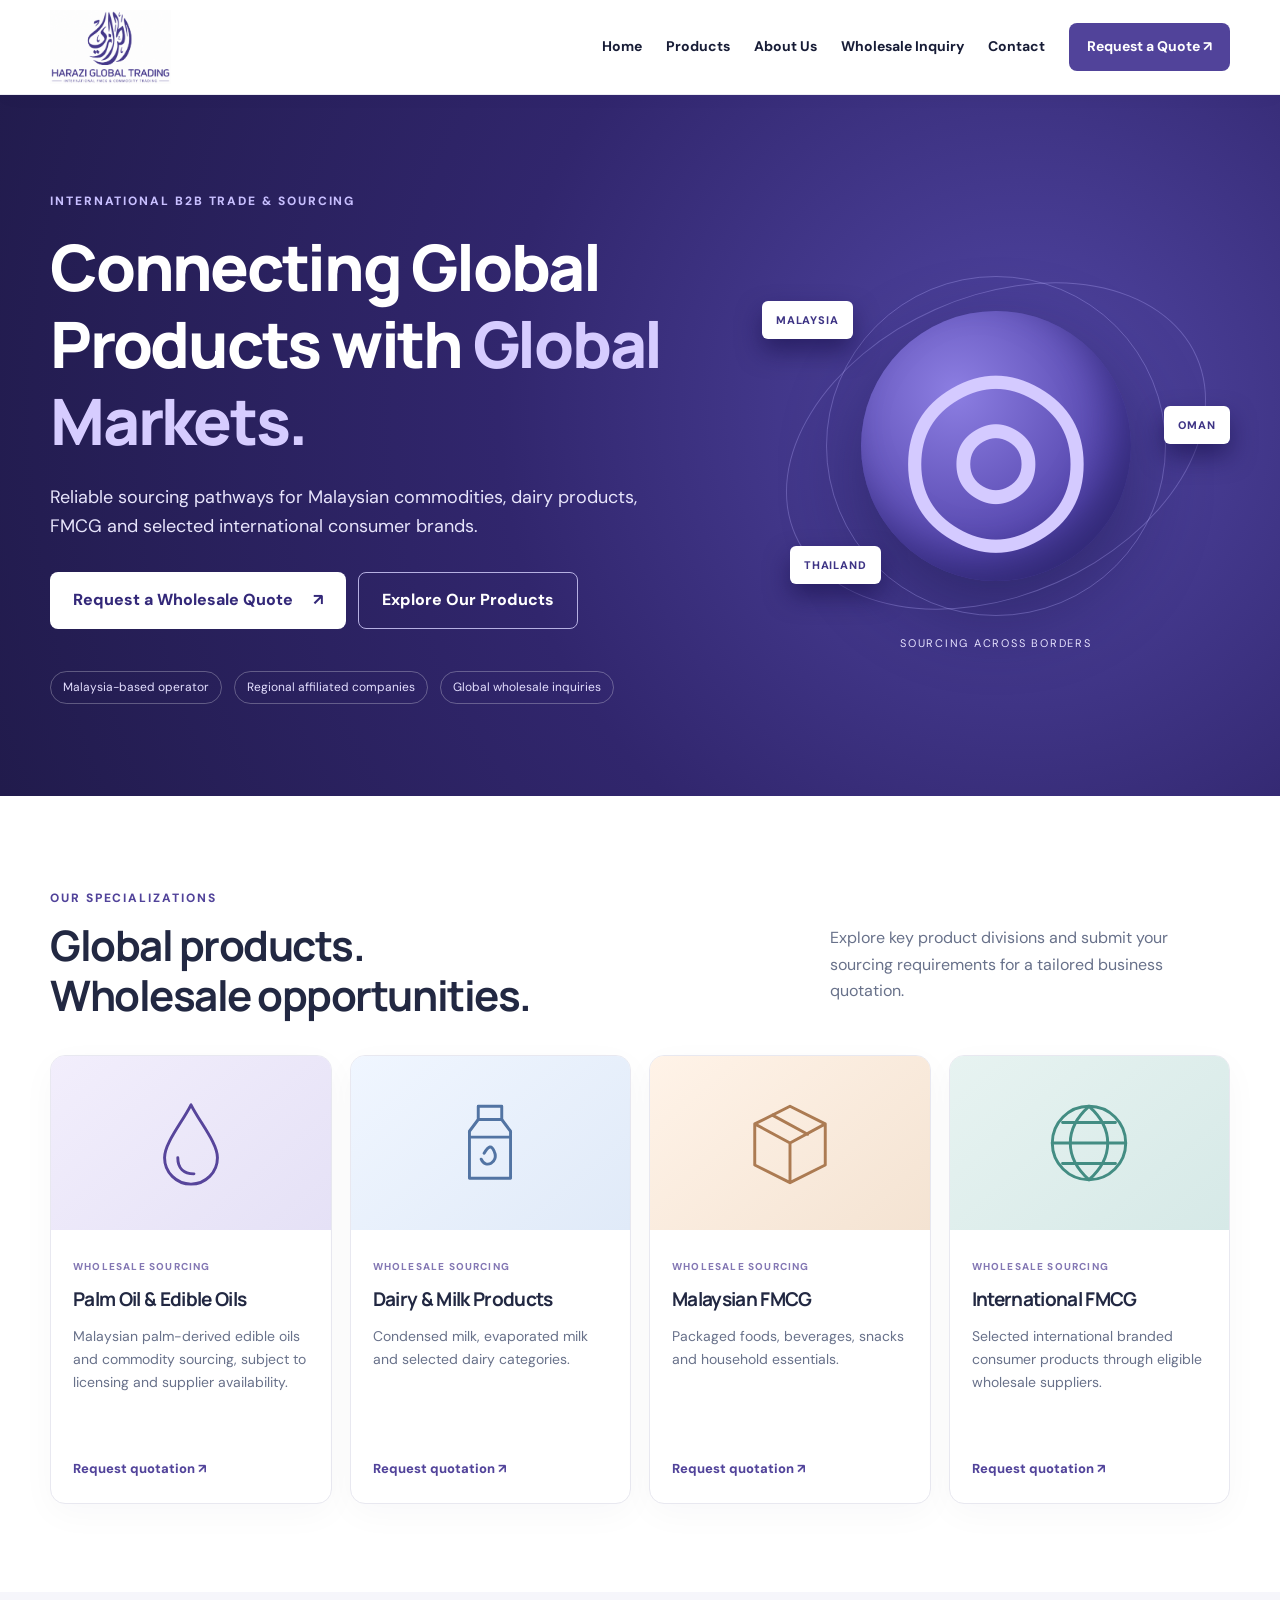
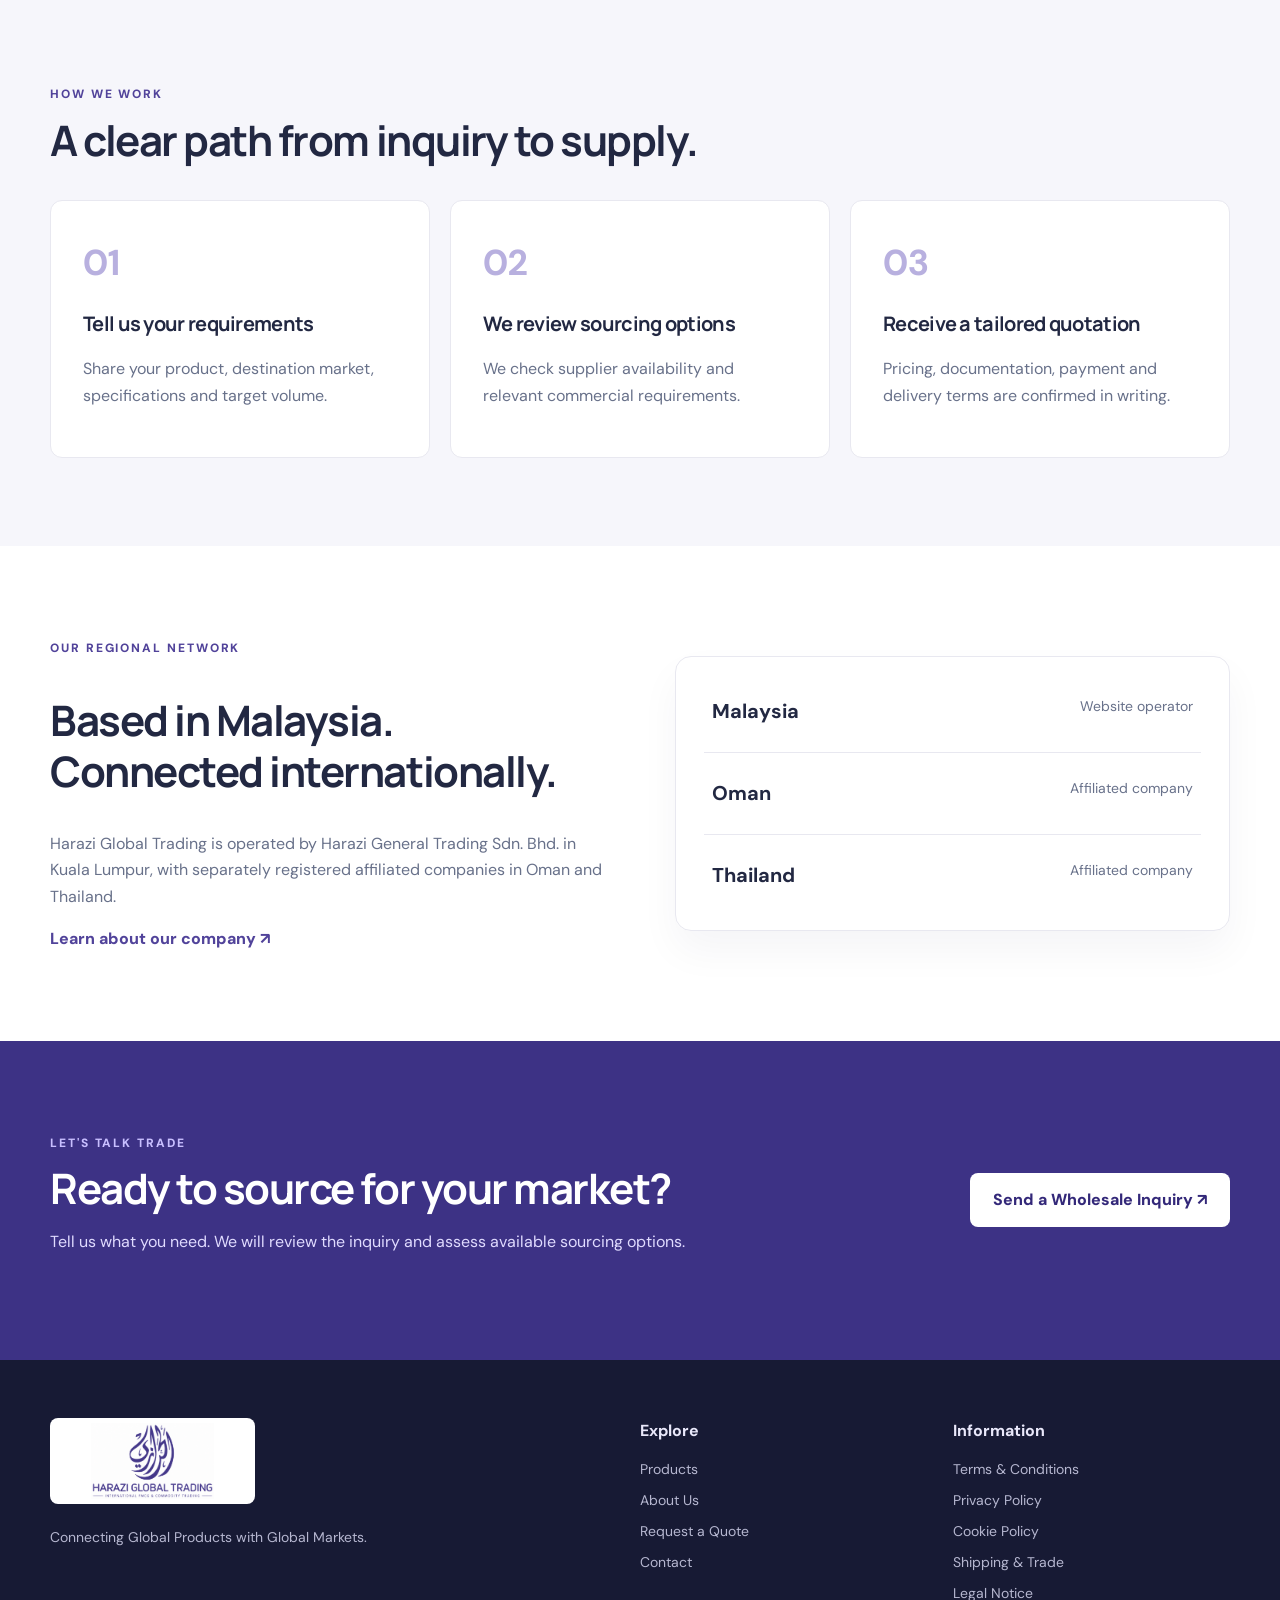
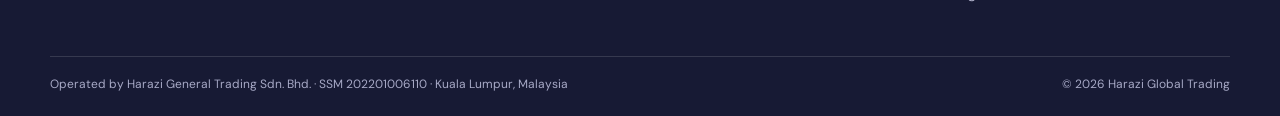
==== commit eaab8073: "Add files via upload" ====
--- a/index.html
+++ b/index.html
@@ -1,416 +1,6 @@
 <!DOCTYPE html>
-<html lang="en">
- <head>
-  <link rel="icon" type="image/svg+xml" href="/favicon.svg"/>
-  <link rel="icon" type="image/png" href="/logo.png"/>
-  <meta name="theme-color" content="#4d4199"/>
-  <meta charset="utf-8"/>
-  <meta content="width=device-width,initial-scale=1" name="viewport"/>
-  <title>
-   International Wholesale FMCG &amp; Commodities | Harazi Global Trading
-  </title>
-  <meta content="Harazi Global Trading international wholesale FMCG and commodities sourcing from Malaysia." name="description"/>
-  <link href="style.css" rel="stylesheet"/>
- </head>
- <body>
-  <a class="skip-link" href="#main-content">
-   Skip to content
-  </a>
-  <header class="site-header">
-   <div class="container nav-wrap">
-    <a aria-label="Harazi Global Trading home" class="brand" href="index.html">
-     <img alt="Harazi Global Trading logo" src="logo.png"/>
-    </a>
-    <button aria-controls="primary-nav" aria-expanded="false" aria-label="Open navigation" class="menu-toggle" type="button">
-     <span>
-     </span>
-     <span>
-     </span>
-     <span>
-     </span>
-    </button>
-    <nav aria-label="Main navigation" class="nav-links" id="primary-nav">
-     <a aria-current="page" href="index.html">
-      Home
-     </a>
-     <a href="products.html">
-      Products
-     </a>
-     <a href="about.html">
-      About Us
-     </a>
-     <a href="inquiry.html">
-      Wholesale Inquiry
-     </a>
-     <a href="contact.html">
-      Contact
-     </a>
-     <a class="nav-cta" href="inquiry.html">
-      Request a Quote <span class="arrow" aria-hidden="true"></span>
-     </a>
-    </nav>
-   </div>
-  </header>
-  <main id="main-content">
-   <section class="trade-strip" aria-label="Trade focus"><div class="container trade-strip-inner"><span>INTERNATIONAL WHOLESALE</span><span>COMMODITIES &amp; FMCG</span><span>TAILORED EXPORT QUOTATIONS</span></div></section><section class="hero">
-    <div class="container hero-grid">
-     <div>
-      <span class="eyebrow light">
-       INTERNATIONAL B2B TRADE &amp; SOURCING
-      </span>
-      <h1>
-       Connecting Global Products with
-       <em>
-        Global Markets.
-       </em>
-      </h1>
-      <p>
-       Reliable sourcing pathways for Malaysian commodities, Sudanese gum arabic, dairy products, FMCG and selected international consumer brands.
-      </p>
-      <div class="hero-actions">
-       <a class="button white" href="inquiry.html">
-        Request a Wholesale Quote
-        <span>
-         <span class="arrow" aria-hidden="true"></span>
-        </span>
-       </a>
-       <a class="button outline" href="products.html">
-        Explore Our Products
-       </a>
-      </div>
-      <div class="hero-meta">
-       <span>
-        Malaysia-based operator
-       </span>
-       <span>
-        Regional affiliated companies
-       </span>
-       <span>
-        Global wholesale inquiries
-       </span>
-      </div>
-     </div>
-     <div aria-hidden="true" class="hero-art">
-      <div class="orbit orbit-a">
-      </div>
-      <div class="orbit orbit-b">
-      </div>
-      <div class="world">
-       ◎
-      </div>
-      <div class="floating-tag t1">
-       MALAYSIA
-      </div>
-      <div class="floating-tag t2">
-       OMAN
-      </div>
-      <div class="floating-tag t3">
-       THAILAND
-      </div>
-      <div class="art-caption">
-       SOURCING ACROSS BORDERS
-      </div>
-     </div>
-    </div>
-   </section>
-   <section class="section gum-spotlight"><div class="container spotlight-grid"><div><span class="eyebrow">FEATURED COMMODITY · SUDAN &amp; MALAYSIA</span><h2>Sudanese Gum Arabic.<br>Two supply options.</h2><p>Explore raw Sudan-origin gum arabic for bulk sourcing, or packaged gum arabic available in Malaysia for export inquiries. Tell us your preferred form, packaging, destination and quantity.</p><div class="supply-options"><div><strong>01 · Raw Gum Arabic</strong><span>Sudan origin · bulk trade inquiries</span></div><div><strong>02 · Packaged Gum Arabic</strong><span>Available in Malaysia · export inquiries</span></div></div><a class="button spotlight-button" href="inquiry.html?category=Gum%20Arabic">Request Gum Arabic Quote <span class="arrow" aria-hidden="true"></span></a></div><div class="spotlight-art" aria-hidden="true"><div class="spotlight-ring"></div><div class="spotlight-granules"><i></i><i></i><i></i><i></i><i></i><i></i></div><div class="spotlight-label">SUDANESE GUM ARABIC</div></div></div></section><section class="section">
-    <div class="container">
-     <div class="section-heading">
-      <div>
-       <span class="eyebrow">
-        OUR SPECIALIZATIONS
-       </span>
-       <h2>
-        Global products.
-        <br/>
-        Wholesale opportunities.
-       </h2>
-      </div>
-      <p>
-       Explore key product divisions and submit your sourcing requirements for a tailored business quotation.
-      </p>
-     </div>
-     <div class="product-grid">
-      <article class="product-card">
-       <div class="product-visual oil">
-        <svg aria-hidden="true" viewbox="0 0 64 64">
-         <path d="M32 6C26 18 14 32 14 42a18 18 0 0 0 36 0C50 32 38 18 32 6Z">
-         </path>
-         <path d="M23 42c0 7 4 11 11 11">
-         </path>
-        </svg>
-       </div>
-       <div class="product-info">
-        <span class="micro">
-         WHOLESALE SOURCING
-        </span>
-        <h3>
-         Palm Oil &amp; Edible Oils
-        </h3>
-        <p>
-         Malaysian palm-derived edible oils and commodity sourcing, subject to licensing and supplier availability.
-        </p>
-        <a href="inquiry.html?category=Palm%20Oil">
-         Request quotation
-         <span aria-hidden="true">
-          <span class="arrow" aria-hidden="true"></span>
-         </span>
-        </a>
-       </div>
-      </article>
-      <article class="product-card">
-       <div class="product-visual milk">
-        <svg aria-hidden="true" viewbox="0 0 64 64">
-         <path d="M24 7h16v9l6 8v32H18V24l6-8V7Z">
-         </path>
-         <path d="M24 16h16M18 28h28M28 39c3-5 5-6 7-1 3 7-6 12-9 5">
-         </path>
-        </svg>
-       </div>
-       <div class="product-info">
-        <span class="micro">
-         WHOLESALE SOURCING
-        </span>
-        <h3>
-         Dairy &amp; Milk Products
-        </h3>
-        <p>
-         Condensed milk, evaporated milk and selected dairy categories.
-        </p>
-        <a href="inquiry.html?category=Dairy">
-         Request quotation
-         <span aria-hidden="true">
-          <span class="arrow" aria-hidden="true"></span>
-         </span>
-        </a>
-       </div>
-      </article>
-      <article class="product-card">
-       <div class="product-visual box">
-        <svg aria-hidden="true" viewbox="0 0 64 64">
-         <path d="M8 19 32 7l24 12v28L32 59 8 47V19ZM8 19l24 13 24-13M32 32v27M20 13l24 13">
-         </path>
-        </svg>
-       </div>
-       <div class="product-info">
-        <span class="micro">
-         WHOLESALE SOURCING
-        </span>
-        <h3>
-         Malaysian FMCG
-        </h3>
-        <p>
-         Packaged foods, beverages, snacks and household essentials.
-        </p>
-        <a href="inquiry.html?category=Malaysian%20FMCG">
-         Request quotation
-         <span aria-hidden="true">
-          <span class="arrow" aria-hidden="true"></span>
-         </span>
-        </a>
-       </div>
-      </article>
-      <article class="product-card">
-       <div class="product-visual globe">
-        <svg aria-hidden="true" viewbox="0 0 64 64">
-         <circle cx="32" cy="32" r="25">
-         </circle>
-         <path d="M7 32h50M32 7c-17 15-17 35 0 50M32 7c17 15 17 35 0 50M14 18h36M14 46h36">
-         </path>
-        </svg>
-       </div>
-       <div class="product-info">
-        <span class="micro">
-         WHOLESALE SOURCING
-        </span>
-        <h3>
-         International FMCG
-        </h3>
-        <p>
-         Selected international branded consumer products through eligible wholesale suppliers.
-        </p>
-        <a href="inquiry.html?category=International%20FMCG">
-         Request quotation
-         <span aria-hidden="true">
-          <span class="arrow" aria-hidden="true"></span>
-         </span>
-        </a>
-       </div>
-      </article>
-      <article class="product-card gum-feature"><div class="product-visual gum"><div class="gum-art" aria-hidden="true"><span class="gum-piece p1"></span><span class="gum-piece p2"></span><span class="gum-piece p3"></span><span class="gum-piece p4"></span><span class="gum-piece p5"></span></div><span class="origin-tag">SUDAN ORIGIN · MALAYSIA SUPPLY</span></div><div class="product-info"><span class="micro">NATURAL COMMODITIES · WHOLESALE</span><h3>Sudanese Gum Arabic</h3><p>Raw gum arabic sourced from Sudan, plus packaged gum arabic available in Malaysia for wholesale and export inquiries. Grades, pack sizes and documentation are confirmed on quotation.</p><a href="inquiry.html?category=Gum%20Arabic">Request quotation <span class="arrow" aria-hidden="true"></span></a></div></article>
-     </div>
-    </div>
-   </section>
-   <section class="section soft">
-    <div class="container">
-     <div class="section-heading">
-      <div>
-       <span class="eyebrow">
-        HOW WE WORK
-       </span>
-       <h2>
-        A clear path from inquiry to supply.
-       </h2>
-      </div>
-     </div>
-     <div class="steps">
-      <article>
-       <b>
-        01
-       </b>
-       <h3>
-        Tell us your requirements
-       </h3>
-       <p>
-        Share your product, destination market, specifications and target volume.
-       </p>
-      </article>
-      <article>
-       <b>
-        02
-       </b>
-       <h3>
-        We review sourcing options
-       </h3>
-       <p>
-        We check supplier availability and relevant commercial requirements.
-       </p>
-      </article>
-      <article>
-       <b>
-        03
-       </b>
-       <h3>
-        Receive a tailored quotation
-       </h3>
-       <p>
-        Pricing, documentation, payment and delivery terms are confirmed in writing.
-       </p>
-      </article>
-     </div>
-    </div>
-   </section>
-   <section class="section">
-    <div class="container split">
-     <div>
-      <span class="eyebrow">
-       OUR REGIONAL NETWORK
-      </span>
-      <h2>
-       Based in Malaysia.
-       <br/>
-       Connected internationally.
-      </h2>
-      <p>
-       Harazi Global Trading is operated by Harazi General Trading Sdn. Bhd. in Kuala Lumpur, with separately registered affiliated companies in Oman and Thailand.
-      </p>
-      <a class="text-link" href="about.html">
-       Learn about our company <span class="arrow" aria-hidden="true"></span>
-      </a>
-     </div>
-     <div class="region-panel">
-      <div>
-       <strong>
-        Malaysia
-       </strong>
-       <span>
-        Website operator
-       </span>
-      </div>
-      <div>
-       <strong>
-        Oman
-       </strong>
-       <span>
-        Affiliated company
-       </span>
-      </div>
-      <div>
-       <strong>
-        Thailand
-       </strong>
-       <span>
-        Affiliated company
-       </span>
-      </div>
-     </div>
-    </div>
-   </section>
-   <section class="section cta">
-    <div class="container cta-inner">
-     <div>
-      <span class="eyebrow light">
-       LET'S TALK TRADE
-      </span>
-      <h2>
-       Ready to source for your market?
-      </h2>
-      <p>
-       Tell us what you need. We will review the inquiry and assess available sourcing options.
-      </p>
-     </div>
-     <a class="button white" href="inquiry.html">
-      Send a Wholesale Inquiry <span class="arrow" aria-hidden="true"></span>
-     </a>
-    </div>
-   </section>
-  </main>
-  <footer class="site-footer">
-   <div class="container">
-    <div class="footer-top">
-     <div>
-      <img alt="Harazi Global Trading" class="footer-logo" src="logo.png"/>
-      <p>
-       Connecting Global Products with Global Markets.
-      </p>
-     </div>
-     <div>
-      <strong>
-       Explore
-      </strong>
-      <a href="products.html">
-       Products
-      </a>
-      <a href="about.html">
-       About Us
-      </a>
-      <a href="inquiry.html">
-       Request a Quote
-      </a>
-      <a href="contact.html">
-       Contact
-      </a>
-     </div>
-     <div>
-      <strong>
-       Information
-      </strong>
-      <a href="terms.html">
-       Terms &amp; Conditions
-      </a>
-      <a href="privacy.html">
-       Privacy Policy
-      </a>
-      <a href="cookies.html">
-       Cookie Policy
-      </a>
-      <a href="shipping.html">
-       Shipping &amp; Trade
-      </a>
-      <a href="legal.html">
-       Legal Notice
-      </a>
-     </div>
-    </div>
-    <div class="footer-bottom">
-     Operated by Harazi General Trading Sdn. Bhd. · SSM 202201006110 · Kuala Lumpur, Malaysia
-     <span>
-      © 2026 Harazi Global Trading
-     </span>
-    </div>
-   </div>
-  </footer>
-  <script defer="" src="site.js">
-  </script>
- </body>
-</html>
+<html lang="en"><head><meta charset="utf-8"/><meta content="width=device-width,initial-scale=1" name="viewport"/><title>International Wholesale FMCG &amp; Commodities | Harazi Global Trading</title><meta content="Harazi Global Trading international wholesale FMCG and commodities sourcing from Malaysia." name="description"/><link href="style.css" rel="stylesheet"/></head><body><header class="site-header"><div class="container nav-wrap"><a aria-label="Harazi Global Trading home" class="brand" href="index.html"><img alt="Harazi Global Trading logo" src="brand-logo.png"/></a><button aria-controls="primary-nav" aria-expanded="false" aria-label="Open navigation" class="menu-toggle" type="button"><span></span><span></span><span></span></button><nav aria-label="Main navigation" class="nav-links" id="primary-nav"><a href="index.html">Home</a><a href="products.html">Products</a><a href="about.html">About Us</a><a href="inquiry.html">Wholesale Inquiry</a><a href="contact.html">Contact</a><a class="nav-cta" href="inquiry.html">Request a Quote ↗</a></nav></div></header><main><section class="hero"><div class="container hero-grid"><div><span class="eyebrow light">INTERNATIONAL B2B TRADE &amp; SOURCING</span><h1>Connecting Global Products with <em>Global Markets.</em></h1><p>Reliable sourcing pathways for Malaysian commodities, dairy products, FMCG and selected international consumer brands.</p><div class="hero-actions"><a class="button white" href="inquiry.html">Request a Wholesale Quote <span>↗</span></a><a class="button outline" href="products.html">Explore Our Products</a></div><div class="hero-meta"><span>Malaysia-based operator</span><span>Regional affiliated companies</span><span>Global wholesale inquiries</span></div></div><div aria-hidden="true" class="hero-art"><div class="orbit orbit-a"></div><div class="orbit orbit-b"></div><div class="world">◎</div><div class="floating-tag t1">MALAYSIA</div><div class="floating-tag t2">OMAN</div><div class="floating-tag t3">THAILAND</div><div class="art-caption">SOURCING ACROSS BORDERS</div></div></div></section>
+<section class="section"><div class="container"><div class="section-heading"><div><span class="eyebrow">OUR SPECIALIZATIONS</span><h2>Global products.<br/>Wholesale opportunities.</h2></div><p>Explore key product divisions and submit your sourcing requirements for a tailored business quotation.</p></div><div class="product-grid"><article class="product-card"><div class="product-visual oil"><svg aria-hidden="true" viewbox="0 0 64 64"><path d="M32 6C26 18 14 32 14 42a18 18 0 0 0 36 0C50 32 38 18 32 6Z"></path><path d="M23 42c0 7 4 11 11 11"></path></svg></div><div class="product-info"><span class="micro">WHOLESALE SOURCING</span><h3>Palm Oil &amp; Edible Oils</h3><p>Malaysian palm-derived edible oils and commodity sourcing, subject to licensing and supplier availability.</p><a href="inquiry.html?category=Palm%20Oil">Request quotation <span aria-hidden="true">↗</span></a></div></article><article class="product-card"><div class="product-visual milk"><svg aria-hidden="true" viewbox="0 0 64 64"><path d="M24 7h16v9l6 8v32H18V24l6-8V7Z"></path><path d="M24 16h16M18 28h28M28 39c3-5 5-6 7-1 3 7-6 12-9 5"></path></svg></div><div class="product-info"><span class="micro">WHOLESALE SOURCING</span><h3>Dairy &amp; Milk Products</h3><p>Condensed milk, evaporated milk and selected dairy categories.</p><a href="inquiry.html?category=Dairy">Request quotation <span aria-hidden="true">↗</span></a></div></article><article class="product-card"><div class="product-visual box"><svg aria-hidden="true" viewbox="0 0 64 64"><path d="M8 19 32 7l24 12v28L32 59 8 47V19ZM8 19l24 13 24-13M32 32v27M20 13l24 13"></path></svg></div><div class="product-info"><span class="micro">WHOLESALE SOURCING</span><h3>Malaysian FMCG</h3><p>Packaged foods, beverages, snacks and household essentials.</p><a href="inquiry.html?category=Malaysian%20FMCG">Request quotation <span aria-hidden="true">↗</span></a></div></article><article class="product-card"><div class="product-visual globe"><svg aria-hidden="true" viewbox="0 0 64 64"><circle cx="32" cy="32" r="25"></circle><path d="M7 32h50M32 7c-17 15-17 35 0 50M32 7c17 15 17 35 0 50M14 18h36M14 46h36"></path></svg></div><div class="product-info"><span class="micro">WHOLESALE SOURCING</span><h3>International FMCG</h3><p>Selected international branded consumer products through eligible wholesale suppliers.</p><a href="inquiry.html?category=International%20FMCG">Request quotation <span aria-hidden="true">↗</span></a></div></article></div></div></section>
+<section class="section soft"><div class="container"><div class="section-heading"><div><span class="eyebrow">HOW WE WORK</span><h2>A clear path from inquiry to supply.</h2></div></div><div class="steps"><article><b>01</b><h3>Tell us your requirements</h3><p>Share your product, destination market, specifications and target volume.</p></article><article><b>02</b><h3>We review sourcing options</h3><p>We check supplier availability and relevant commercial requirements.</p></article><article><b>03</b><h3>Receive a tailored quotation</h3><p>Pricing, documentation, payment and delivery terms are confirmed in writing.</p></article></div></div></section>
+<section class="section"><div class="container split"><div><span class="eyebrow">OUR REGIONAL NETWORK</span><h2>Based in Malaysia.<br/>Connected internationally.</h2><p>Harazi Global Trading is operated by Harazi General Trading Sdn. Bhd. in Kuala Lumpur, with separately registered affiliated companies in Oman and Thailand.</p><a class="text-link" href="about.html">Learn about our company ↗</a></div><div class="region-panel"><div><strong>Malaysia</strong><span>Website operator</span></div><div><strong>Oman</strong><span>Affiliated company</span></div><div><strong>Thailand</strong><span>Affiliated company</span></div></div></div></section>
+<section class="section cta"><div class="container cta-inner"><div><span class="eyebrow light">LET'S TALK TRADE</span><h2>Ready to source for your market?</h2><p>Tell us what you need. We will review the inquiry and assess available sourcing options.</p></div><a class="button white" href="inquiry.html">Send a Wholesale Inquiry ↗</a></div></section></main><footer class="site-footer"><div class="container"><div class="footer-top"><div><img alt="Harazi Global Trading" class="footer-logo" src="brand-logo.png"/><p>Connecting Global Products with Global Markets.</p></div><div><strong>Explore</strong><a href="products.html">Products</a><a href="about.html">About Us</a><a href="inquiry.html">Request a Quote</a><a href="contact.html">Contact</a></div><div><strong>Information</strong><a href="terms.html">Terms &amp; Conditions</a><a href="privacy.html">Privacy Policy</a><a href="cookies.html">Cookie Policy</a><a href="shipping.html">Shipping &amp; Trade</a><a href="legal.html">Legal Notice</a></div></div><div class="footer-bottom">Operated by Harazi General Trading Sdn. Bhd. · SSM 202201006110 · Kuala Lumpur, Malaysia <span>© 2026 Harazi Global Trading</span></div></div></footer><script>document.querySelector(".menu-toggle")?.addEventListener("click",function(){const n=document.querySelector("#primary-nav");const open=n.classList.toggle("open");this.setAttribute("aria-expanded",String(open));this.setAttribute("aria-label",open?"Close navigation":"Open navigation")});</script></body></html>
--- a/style.css
+++ b/style.css
@@ -1,265 +1 @@
-:root{--purple:#51439a;--dark:#171c36;--ink:#222842;--muted:#68718a;--light:#f5f5fb;--line:#e8e8f0}
-*{box-sizing:border-box}
-html{scroll-behavior:smooth}
-body{margin:0;color:var(--ink);background:#fff;font-family:'DM Sans',system-ui,sans-serif;font-size:16px;line-height:1.65}
-h1,h2,h3{font-family:'Manrope',system-ui,sans-serif;line-height:1.2;letter-spacing:-.035em}
-h1{font-size:clamp(35px,5vw,64px)}
-h2{font-size:clamp(28px,3.5vw,42px)}
-a{color:var(--purple)}
-.container{width:min(1180px,calc(100% - 44px));margin:auto}
-.site-header{background:#fff;position:sticky;top:0;z-index:30;border-bottom:1px solid #ececf3;box-shadow:0 4px 20px #10122905}
-.nav-wrap{min-height:94px;display:flex;align-items:center;justify-content:space-between;gap:22px}
-.brand{display:flex;align-items:center;flex:0 0 auto}
-.brand img{width:220px;height:74px;object-fit:contain;object-position:left center}
-.nav-links{display:flex;align-items:center;gap:24px}
-.nav-links a{font-size:14px;font-weight:700;text-decoration:none;color:var(--dark);white-space:nowrap}
-.nav-links a:hover{color:var(--purple)}
-.nav-links .nav-cta{padding:12px 18px;background:var(--purple);color:white;border-radius:8px}
-.menu-toggle{display:none}
-.hero{background:radial-gradient(circle at 80% 45%,#5146a4 0,#31266d 48%,#211b4c 100%);color:white;overflow:hidden}
-.hero-grid{display:grid;grid-template-columns:1.18fr .82fr;align-items:center;gap:38px;padding-top:92px;padding-bottom:92px;min-height:620px}
-.hero h1{margin:16px 0 23px;font-weight:800;max-width:780px}
-.hero h1 em{font-style:normal;color:#d6ccff}
-.hero p{font-size:18px;color:#e7e4fb;max-width:630px}
-.eyebrow{font-size:12px;letter-spacing:.16em;font-weight:800;color:var(--purple)}
-.eyebrow.light{color:#c8bfff}
-.hero-actions{display:flex;flex-wrap:wrap;gap:12px;margin-top:30px}
-.button{display:inline-flex;align-items:center;justify-content:center;gap:20px;padding:14px 23px;border-radius:8px;font-weight:800;text-decoration:none;transition:transform .2s}
-.button:hover{transform:translateY(-2px)}
-.button.white{background:white;color:#332879}
-.button.outline{border:1px solid #b6b0e2;color:white}
-.hero-meta{display:flex;flex-wrap:wrap;gap:12px;margin-top:42px}
-.hero-meta span{font-size:12px;color:#e4dfff;border:1px solid #ffffff45;border-radius:40px;padding:6px 12px}
-.hero-art{height:420px;position:relative;display:grid;place-items:center}
-.orbit{position:absolute;border:1px solid #b8b0ff50;border-radius:50%}
-.orbit-a{width:340px;height:340px}
-.orbit-b{width:440px;height:300px;transform:rotate(-24deg)}
-.world{width:270px;height:270px;display:grid;place-items:center;border-radius:50%;font-size:230px;line-height:1;color:#d4caff;background:radial-gradient(circle at 35% 30%,#8c7ee2,#5445ac 65%,#2b236c);box-shadow:inset -18px -24px 38px #241e6288,0 30px 80px #110d3b70}
-.floating-tag{position:absolute;background:#fff;color:#3e3485;font-weight:800;font-size:11px;letter-spacing:.08em;border-radius:6px;padding:10px 14px;box-shadow:0 12px 24px #130c4388}
-.t1{top:65px;left:0}
-.t2{right:0;top:170px}
-.t3{bottom:72px;left:28px}
-.art-caption{position:absolute;bottom:4px;font-size:11px;letter-spacing:.16em;color:#e6e2ff}
-.section{padding:88px 0}
-.section.soft{background:#f6f6fb}
-.section-heading{display:flex;justify-content:space-between;align-items:end;gap:40px;margin-bottom:34px}
-.section-heading h2{margin:9px 0 0}
-.section-heading>p{max-width:400px;color:var(--muted)}
-.product-grid{display:grid;grid-template-columns:repeat(4,minmax(0,1fr));gap:18px}
-.product-card{border:1px solid var(--line);border-radius:15px;overflow:hidden;background:white;box-shadow:0 10px 35px #13163b08;transition:transform .2s,box-shadow .2s}
-.product-card:hover{transform:translateY(-4px);box-shadow:0 16px 42px #13163b14}
-.product-visual{height:174px;display:grid;place-items:center;background:linear-gradient(140deg,#f2eefc,#e5e1f6)}
-.product-visual.milk{background:linear-gradient(140deg,#f0f6ff,#e0eaf8)}
-.product-visual.box{background:linear-gradient(140deg,#fff3e8,#f4e3d2)}
-.product-visual.globe{background:linear-gradient(140deg,#e7f3f1,#d6e9e7)}
-.product-visual svg{height:94px;width:94px;stroke:#57459b;fill:none;stroke-width:2;stroke-linecap:round;stroke-linejoin:round}
-.product-visual.milk svg{stroke:#5274a3}
-.product-visual.box svg{stroke:#ac7b52}
-.product-visual.globe svg{stroke:#438d83}
-.product-info{padding:22px}
-.micro{font-size:10px;letter-spacing:.12em;font-weight:800;color:#8478b4}
-.product-info h3{font-size:19px;margin:10px 0}
-.product-info p{color:var(--muted);font-size:14px;min-height:116px}
-.product-info a{font-size:13px;font-weight:800;text-decoration:none}
-.steps{display:grid;grid-template-columns:repeat(3,1fr);gap:20px}
-.steps article{background:white;padding:32px;border-radius:12px;border:1px solid var(--line)}
-.steps b{color:#b8b0df;font-size:36px}
-.steps h3{font-size:20px}
-.steps p,.split p{color:var(--muted)}
-.split{display:grid;grid-template-columns:1fr 1fr;align-items:center;gap:70px}
-.text-link{font-weight:800;text-decoration:none}
-.region-panel{border:1px solid var(--line);border-radius:16px;padding:14px 28px;box-shadow:0 20px 40px #1d1d4a0b}
-.region-panel>div{padding:24px 8px;display:flex;justify-content:space-between;gap:15px;border-bottom:1px solid var(--line)}
-.region-panel>div:last-child{border:0}
-.region-panel strong{font-size:20px}
-.region-panel span{color:var(--muted);font-size:14px}
-.cta{background:#3d3285;color:white}
-.cta-inner{display:flex;justify-content:space-between;align-items:center;gap:30px}
-.cta h2{margin:8px 0}
-.cta p{color:#e0dbff}
-.page-hero{padding:65px 0;background:#f5f3fb}
-.page-hero h1{margin:10px 0}
-.page-hero p{max-width:720px;color:var(--muted);font-size:18px}
-.disclaimer,.notice{padding:18px 22px;background:#f5f3fb;border-left:4px solid #6656b5;border-radius:5px;margin:26px 0}
-.site-footer{background:#171a34;color:#e9e8fa;padding:58px 0 22px}
-.footer-top{display:grid;grid-template-columns:2fr 1fr 1fr;gap:35px}
-.footer-logo{width:205px;height:86px;object-fit:contain;background:white;border-radius:8px;padding:5px}
-.footer-top p{font-size:14px;color:#b6b7d0}
-.footer-top strong{display:block;margin-bottom:14px}
-.footer-top a{display:block;color:#b6b7d0;font-size:14px;text-decoration:none;margin:8px 0}
-.footer-top a:hover{color:white}
-.footer-bottom{margin-top:42px;padding-top:18px;border-top:1px solid #ffffff22;color:#a7a9c6;font-size:12px;display:flex;justify-content:space-between;gap:15px}
-.legal-content{max-width:920px;margin:auto;padding:65px 0 90px}
-.legal-content h1{font-size:clamp(32px,4vw,46px)}
-.legal-content h2{margin-top:30px;font-size:24px}
-.legal-content p{color:#505c70}
-form{display:grid;gap:12px;max-width:760px}
-form label{font-weight:700;font-size:14px}
-input,select,textarea{width:100%;border:1px solid #cbd0e0;border-radius:8px;padding:12px;font:inherit}
-textarea{min-height:120px}
-input[type=checkbox]{width:auto}
-form button{border:0;background:var(--purple);color:white;border-radius:8px;padding:14px 22px;font-weight:800;font:inherit;cursor:pointer}
-form .check{font-weight:400}
-.small{font-size:13px;color:var(--muted)}
-@media(max-width:1050px){.nav-links{gap:13px}
-.brand img{width:165px}
-.product-grid{grid-template-columns:repeat(2,minmax(0,1fr))}
-.product-info p{min-height:65px}
-.hero-grid{grid-template-columns:1fr .7fr}
-.hero-art{transform:scale(.75)}
-}
-@media(max-width:750px){.nav-wrap{min-height:75px}
-.brand img{height:63px;width:185px}
-.menu-toggle{display:flex;flex-direction:column;justify-content:center;gap:5px;width:44px;height:44px;border:1px solid var(--line);border-radius:8px;background:white;cursor:pointer}
-.menu-toggle span{width:21px;height:2px;background:var(--purple);margin:0 auto}
-.nav-links{display:none;position:absolute;left:0;right:0;top:75px;background:white;box-shadow:0 15px 25px #16143716;padding:16px 24px 22px;flex-direction:column;align-items:stretch;gap:3px}
-.nav-links.open{display:flex}
-.nav-links a{padding:9px 5px}
-.nav-links .nav-cta{text-align:center;margin-top:8px}
-.hero-grid{display:block;min-height:0;padding-top:70px;padding-bottom:64px}
-.hero-art{display:none}
-.hero h1{font-size:clamp(36px,8vw,55px)}
-.hero p{font-size:17px}
-.section{padding:60px 0}
-.section-heading{display:block}
-.section-heading>p{margin-top:16px}
-.steps,.split{grid-template-columns:1fr}
-.cta-inner{display:block}
-.cta-inner .button{margin-top:15px}
-.footer-top{grid-template-columns:1fr 1fr}
-.footer-top>div:first-child{grid-column:1/-1}
-.footer-bottom{display:block}
-}
-@media(max-width:480px){.container{width:calc(100% - 34px)}
-.hero-actions .button{width:100%}
-.hero-meta{gap:7px}
-.product-grid{grid-template-columns:1fr}
-.product-info p{min-height:0}
-.region-panel>div{display:block}
-.region-panel span{display:block}
-.footer-top{gap:20px}
-}
-/* Shared accessibility and responsive refinements. */
-:root{--muted:#58627b}
-
-body{font-family:system-ui,-apple-system,BlinkMacSystemFont,"Segoe UI",sans-serif}
-
-h1,h2,h3{font-family:inherit;text-wrap:balance}
-
-img{max-width:100%;height:auto}
-
-:focus-visible{outline:3px solid #a87916;outline-offset:4px}
-
-.skip-link{position:fixed;left:16px;top:12px;z-index:100;padding:12px 18px;background:#fff;color:#31266d;transform:translateY(-180%);border:2px solid #51439a;border-radius:8px}
-
-.skip-link:focus{transform:translateY(0)}
-
-.brand img{width:190px;height:112px}
-
-.nav-wrap{min-height:118px}
-
-.nav-links a[aria-current=page]{color:var(--purple);text-decoration:underline;text-underline-offset:7px}
-
-.footer-logo{width:220px;height:146px;padding:0}
-
-.hero{position:relative;background:radial-gradient(ellipse at 90% 20%,#6551b1 0,transparent 55%),linear-gradient(125deg,#191b36,#382968 75%)}
-
-.hero-grid{position:relative;padding-top:80px;padding-bottom:80px}
-
-.hero-art .world{font-size:0;border:1px solid #c7bdff80;background:repeating-linear-gradient(0deg,transparent 0 43px,#d4caff45 44px 45px,transparent 46px 54px),radial-gradient(circle at 30% 25%,#8b7bd8,#4c3b92 70%,#241e62)}
-
-.world::before,.world::after{content:"";position:absolute;width:135px;height:270px;border:1px solid #d4caff80;border-radius:50%}
-
-.world::after{width:230px}
-
-.orbit-b{border-style:dashed}
-
-.micro{color:#665489}
-
-.steps b{color:#74679f}
-
-.legal-content{width:min(920px,calc(100% - 44px))}
-
-.legal-content h1{margin-top:0}
-
-.cards{display:grid;grid-template-columns:repeat(3,minmax(0,1fr));gap:18px;margin:28px 0}
-
-.card{padding:24px;border:1px solid var(--line);border-radius:14px;background:#f8f7fc}
-
-.card h3{font-size:19px;line-height:1.4;margin-top:0}
-
-.card p{font-size:14px;overflow-wrap:anywhere}
-
-form{margin-top:30px;padding:30px;border:1px solid var(--line);border-radius:16px;background:#faf9fd}
-
-form input,form select,form textarea{background:#fff;color:var(--ink)}
-
-form input[type=checkbox]{accent-color:var(--purple);width:18px;height:18px;vertical-align:middle}
-
-form button{font-weight:700;min-height:48px}
-
-form [hidden]{display:none}
-
-@media(max-width:1100px){.nav-links{gap:14px}
-.nav-links a{font-size:13px}
-.nav-links .nav-cta{padding:12px}
-.brand img{width:160px}
-}
-
-@media(max-width:900px){
- .nav-wrap{min-height:96px;flex-wrap:wrap;padding:0 0 12px}
-
- .brand img{height:96px;width:160px}
-
- .menu-toggle{display:none}
-
- .navigation-ready .menu-toggle{display:flex;flex-direction:column;justify-content:center;gap:5px;width:46px;height:46px;border:1px solid var(--line);border-radius:8px;background:white;cursor:pointer}
-
- .menu-toggle span{width:21px;height:2px;background:var(--purple);margin:0 auto}
-
- .nav-links{position:static;display:flex;width:100%;padding:8px 0;flex-direction:column;align-items:stretch;gap:3px;box-shadow:none}
-
- .navigation-ready .nav-links{display:none;position:absolute;left:0;right:0;top:108px;background:#fff;box-shadow:0 15px 25px #16143716;padding:16px 24px 22px;max-height:calc(100dvh - 108px);overflow-y:auto}
-
- .navigation-ready .nav-links.open{display:flex}
-
- .nav-links a{font-size:15px;padding:12px 8px;min-height:44px}
-
- .nav-links .nav-cta{text-align:center;margin-top:8px}
-
- .hero-grid{grid-template-columns:1fr;min-height:0;padding:65px 0}
-
- .hero-art{display:none}
-
- .cards{grid-template-columns:1fr}
-
- .split{gap:35px}
-
-}
-
-@media(max-width:480px){form{padding:20px}
-.legal-content{width:calc(100% - 34px)}
-.hero h1{font-size:38px}
-.hero-meta span{font-size:11px}
-.footer-bottom span{display:block;margin-top:10px}
-}
-
-@media(prefers-reduced-motion:reduce){html{scroll-behavior:auto}
-*,*::before,*::after{transition:none!important;animation:none!important}
-}
-.arrow{display:inline-block;position:relative;width:12px;height:12px;margin-left:4px;vertical-align:middle}
-.arrow::before{content:"";position:absolute;right:0;top:0;width:8px;height:8px;border-top:1.5px solid currentColor;border-right:1.5px solid currentColor}
-.arrow::after{content:"";position:absolute;left:1px;top:6px;width:12px;border-top:1.5px solid currentColor;transform:rotate(-45deg)}
-
-
-/* Premium wholesale refresh */
-.trade-strip{background:#171b34;color:#e9e6ff}.trade-strip-inner{display:flex;justify-content:space-between;gap:20px;padding:15px 0;font-size:11px;font-weight:800;letter-spacing:.16em}
-.hero{background:radial-gradient(circle at 84% 34%,#7761c0 0,transparent 39%),linear-gradient(115deg,#14182f 4%,#30215f 66%,#55459b)}
-.hero h1{letter-spacing:-.055em}.hero-grid{min-height:640px}.hero .button.white{box-shadow:0 14px 36px #09091e3b}.section-heading h2{letter-spacing:-.045em}
-.product-grid{grid-template-columns:repeat(3,minmax(0,1fr))}.product-card{border-radius:18px}.product-visual{height:195px}.product-info p{min-height:100px}
-.product-visual.gum{position:relative;background:radial-gradient(circle at 45% 38%,#fff0ce,#e7c999 70%,#d9b481);overflow:hidden}.gum-art{position:relative;width:190px;height:130px;filter:drop-shadow(0 14px 12px #8661384d)}
-.gum-piece{position:absolute;display:block;background:linear-gradient(140deg,#fff8d6,#e5b96c 65%,#b77c3b);border:2px solid #fff1c6a8;clip-path:polygon(21% 0,77% 7%,100% 39%,82% 95%,30% 100%,0 58%);border-radius:22px}
-.gum-piece.p1{width:82px;height:80px;left:52px;top:10px;transform:rotate(18deg)}.gum-piece.p2{width:67px;height:67px;left:5px;top:45px;transform:rotate(-16deg)}.gum-piece.p3{width:76px;height:66px;left:108px;top:51px;transform:rotate(35deg)}.gum-piece.p4{width:57px;height:53px;left:62px;top:74px}.gum-piece.p5{width:38px;height:37px;left:137px;top:13px}
-.origin-tag{position:absolute;left:14px;bottom:12px;padding:5px 9px;background:#fffdf5e8;border-radius:4px;font-size:9px;font-weight:800;letter-spacing:.08em;color:#6d4a20}
-.gum-feature{border-color:#dfc596}.gum-spotlight{background:#fbf8f2}.spotlight-grid{display:grid;grid-template-columns:1.15fr .85fr;gap:65px;align-items:center}.spotlight-grid p{color:var(--muted);font-size:17px;max-width:590px}.supply-options{display:grid;gap:10px;margin:27px 0}.supply-options>div{border-left:3px solid #b58c49;padding:7px 14px;background:#fff}.supply-options strong,.supply-options span{display:block}.supply-options span{font-size:13px;color:var(--muted)}.spotlight-button{background:var(--purple);color:#fff}.spotlight-art{min-height:340px;position:relative;display:grid;place-items:center;background:radial-gradient(circle at 50% 50%,#f3e4c8,#d5b98b);border-radius:26px;overflow:hidden}.spotlight-ring{width:270px;height:270px;border:1px solid #fff9e2b5;border-radius:50%;position:absolute;box-shadow:0 0 0 35px #fff7e51f,0 0 0 75px #fff7e51a}.spotlight-granules{position:relative;width:220px;height:170px;filter:drop-shadow(0 18px 15px #8d693f88)}.spotlight-granules i{position:absolute;width:95px;height:90px;display:block;background:linear-gradient(140deg,#fff6cf,#e8b866 68%,#ad7438);clip-path:polygon(25% 0,80% 10%,100% 52%,70% 100%,20% 90%,0 40%);border-radius:20px}.spotlight-granules i:nth-child(1){left:65px;top:0}.spotlight-granules i:nth-child(2){left:0;top:63px;transform:rotate(30deg)}.spotlight-granules i:nth-child(3){left:120px;top:67px;transform:rotate(-15deg)}.spotlight-granules i:nth-child(4){left:60px;top:85px;transform:rotate(75deg)}.spotlight-granules i:nth-child(5){left:148px;top:5px;width:55px;height:50px}.spotlight-label{position:absolute;bottom:25px;color:#61421d;font-size:11px;font-weight:900;letter-spacing:.18em}
-@media(max-width:1050px){.product-grid{grid-template-columns:repeat(2,minmax(0,1fr))}.spotlight-grid{gap:30px}}@media(max-width:750px){.trade-strip-inner{flex-wrap:wrap;justify-content:center;text-align:center;font-size:9px}.spotlight-grid{grid-template-columns:1fr}.spotlight-art{min-height:280px}.hero-grid{min-height:0}}@media(max-width:480px){.product-grid{grid-template-columns:1fr}.product-info p{min-height:0}.trade-strip-inner span:last-child{display:none}}
+@import url('https://fonts.googleapis.com/css2?family=DM+Sans:wght@400;500;600;700;800&family=Manrope:wght@400;500;600;700;800&display=swap');:root{--purple:#51439a;--dark:#171c36;--ink:#222842;--muted:#68718a;--light:#f5f5fb;--line:#e8e8f0}*{box-sizing:border-box}html{scroll-behavior:smooth}body{margin:0;color:var(--ink);background:#fff;font-family:'DM Sans',system-ui,sans-serif;font-size:16px;line-height:1.65}h1,h2,h3{font-family:'Manrope',system-ui,sans-serif;line-height:1.2;letter-spacing:-.035em}h1{font-size:clamp(35px,5vw,64px)}h2{font-size:clamp(28px,3.5vw,42px)}a{color:var(--purple)}.container{width:min(1180px,calc(100% - 44px));margin:auto}.site-header{background:#fff;position:sticky;top:0;z-index:30;border-bottom:1px solid #ececf3;box-shadow:0 4px 20px #10122905}.nav-wrap{min-height:94px;display:flex;align-items:center;justify-content:space-between;gap:22px}.brand{display:flex;align-items:center;flex:0 0 auto}.brand img{width:220px;height:74px;object-fit:contain;object-position:left center}.nav-links{display:flex;align-items:center;gap:24px}.nav-links a{font-size:14px;font-weight:700;text-decoration:none;color:var(--dark);white-space:nowrap}.nav-links a:hover{color:var(--purple)}.nav-links .nav-cta{padding:12px 18px;background:var(--purple);color:white;border-radius:8px}.menu-toggle{display:none}.hero{background:radial-gradient(circle at 80% 45%,#5146a4 0,#31266d 48%,#211b4c 100%);color:white;overflow:hidden}.hero-grid{display:grid;grid-template-columns:1.18fr .82fr;align-items:center;gap:38px;padding-top:92px;padding-bottom:92px;min-height:620px}.hero h1{margin:16px 0 23px;font-weight:800;max-width:780px}.hero h1 em{font-style:normal;color:#d6ccff}.hero p{font-size:18px;color:#e7e4fb;max-width:630px}.eyebrow{font-size:12px;letter-spacing:.16em;font-weight:800;color:var(--purple)}.eyebrow.light{color:#c8bfff}.hero-actions{display:flex;flex-wrap:wrap;gap:12px;margin-top:30px}.button{display:inline-flex;align-items:center;justify-content:center;gap:20px;padding:14px 23px;border-radius:8px;font-weight:800;text-decoration:none;transition:transform .2s}.button:hover{transform:translateY(-2px)}.button.white{background:white;color:#332879}.button.outline{border:1px solid #b6b0e2;color:white}.hero-meta{display:flex;flex-wrap:wrap;gap:12px;margin-top:42px}.hero-meta span{font-size:12px;color:#e4dfff;border:1px solid #ffffff45;border-radius:40px;padding:6px 12px}.hero-art{height:420px;position:relative;display:grid;place-items:center}.orbit{position:absolute;border:1px solid #b8b0ff50;border-radius:50%}.orbit-a{width:340px;height:340px}.orbit-b{width:440px;height:300px;transform:rotate(-24deg)}.world{width:270px;height:270px;display:grid;place-items:center;border-radius:50%;font-size:230px;line-height:1;color:#d4caff;background:radial-gradient(circle at 35% 30%,#8c7ee2,#5445ac 65%,#2b236c);box-shadow:inset -18px -24px 38px #241e6288,0 30px 80px #110d3b70}.floating-tag{position:absolute;background:#fff;color:#3e3485;font-weight:800;font-size:11px;letter-spacing:.08em;border-radius:6px;padding:10px 14px;box-shadow:0 12px 24px #130c4388}.t1{top:65px;left:0}.t2{right:0;top:170px}.t3{bottom:72px;left:28px}.art-caption{position:absolute;bottom:4px;font-size:11px;letter-spacing:.16em;color:#e6e2ff}.section{padding:88px 0}.section.soft{background:#f6f6fb}.section-heading{display:flex;justify-content:space-between;align-items:end;gap:40px;margin-bottom:34px}.section-heading h2{margin:9px 0 0}.section-heading>p{max-width:400px;color:var(--muted)}.product-grid{display:grid;grid-template-columns:repeat(4,minmax(0,1fr));gap:18px}.product-card{border:1px solid var(--line);border-radius:15px;overflow:hidden;background:white;box-shadow:0 10px 35px #13163b08;transition:transform .2s,box-shadow .2s}.product-card:hover{transform:translateY(-4px);box-shadow:0 16px 42px #13163b14}.product-visual{height:174px;display:grid;place-items:center;background:linear-gradient(140deg,#f2eefc,#e5e1f6)}.product-visual.milk{background:linear-gradient(140deg,#f0f6ff,#e0eaf8)}.product-visual.box{background:linear-gradient(140deg,#fff3e8,#f4e3d2)}.product-visual.globe{background:linear-gradient(140deg,#e7f3f1,#d6e9e7)}.product-visual svg{height:94px;width:94px;stroke:#57459b;fill:none;stroke-width:2;stroke-linecap:round;stroke-linejoin:round}.product-visual.milk svg{stroke:#5274a3}.product-visual.box svg{stroke:#ac7b52}.product-visual.globe svg{stroke:#438d83}.product-info{padding:22px}.micro{font-size:10px;letter-spacing:.12em;font-weight:800;color:#8478b4}.product-info h3{font-size:19px;margin:10px 0}.product-info p{color:var(--muted);font-size:14px;min-height:116px}.product-info a{font-size:13px;font-weight:800;text-decoration:none}.steps{display:grid;grid-template-columns:repeat(3,1fr);gap:20px}.steps article{background:white;padding:32px;border-radius:12px;border:1px solid var(--line)}.steps b{color:#b8b0df;font-size:36px}.steps h3{font-size:20px}.steps p,.split p{color:var(--muted)}.split{display:grid;grid-template-columns:1fr 1fr;align-items:center;gap:70px}.text-link{font-weight:800;text-decoration:none}.region-panel{border:1px solid var(--line);border-radius:16px;padding:14px 28px;box-shadow:0 20px 40px #1d1d4a0b}.region-panel>div{padding:24px 8px;display:flex;justify-content:space-between;gap:15px;border-bottom:1px solid var(--line)}.region-panel>div:last-child{border:0}.region-panel strong{font-size:20px}.region-panel span{color:var(--muted);font-size:14px}.cta{background:#3d3285;color:white}.cta-inner{display:flex;justify-content:space-between;align-items:center;gap:30px}.cta h2{margin:8px 0}.cta p{color:#e0dbff}.page-hero{padding:65px 0;background:#f5f3fb}.page-hero h1{margin:10px 0}.page-hero p{max-width:720px;color:var(--muted);font-size:18px}.disclaimer,.notice{padding:18px 22px;background:#f5f3fb;border-left:4px solid #6656b5;border-radius:5px;margin:26px 0}.site-footer{background:#171a34;color:#e9e8fa;padding:58px 0 22px}.footer-top{display:grid;grid-template-columns:2fr 1fr 1fr;gap:35px}.footer-logo{width:205px;height:86px;object-fit:contain;background:white;border-radius:8px;padding:5px}.footer-top p{font-size:14px;color:#b6b7d0}.footer-top strong{display:block;margin-bottom:14px}.footer-top a{display:block;color:#b6b7d0;font-size:14px;text-decoration:none;margin:8px 0}.footer-top a:hover{color:white}.footer-bottom{margin-top:42px;padding-top:18px;border-top:1px solid #ffffff22;color:#a7a9c6;font-size:12px;display:flex;justify-content:space-between;gap:15px}.legal-content{max-width:920px;margin:auto;padding:65px 0 90px}.legal-content h1{font-size:clamp(32px,4vw,46px)}.legal-content h2{margin-top:30px;font-size:24px}.legal-content p{color:#505c70}form{display:grid;gap:12px;max-width:760px}form label{font-weight:700;font-size:14px}input,select,textarea{width:100%;border:1px solid #cbd0e0;border-radius:8px;padding:12px;font:inherit}textarea{min-height:120px}input[type=checkbox]{width:auto}form button{border:0;background:var(--purple);color:white;border-radius:8px;padding:14px 22px;font-weight:800;font:inherit;cursor:pointer}form .check{font-weight:400}.small{font-size:13px;color:var(--muted)}@media(max-width:1050px){.nav-links{gap:13px}.brand img{width:165px}.product-grid{grid-template-columns:repeat(2,minmax(0,1fr))}.product-info p{min-height:65px}.hero-grid{grid-template-columns:1fr .7fr}.hero-art{transform:scale(.75)}}@media(max-width:750px){.nav-wrap{min-height:75px}.brand img{height:63px;width:185px}.menu-toggle{display:flex;flex-direction:column;justify-content:center;gap:5px;width:44px;height:44px;border:1px solid var(--line);border-radius:8px;background:white;cursor:pointer}.menu-toggle span{width:21px;height:2px;background:var(--purple);margin:0 auto}.nav-links{display:none;position:absolute;left:0;right:0;top:75px;background:white;box-shadow:0 15px 25px #16143716;padding:16px 24px 22px;flex-direction:column;align-items:stretch;gap:3px}.nav-links.open{display:flex}.nav-links a{padding:9px 5px}.nav-links .nav-cta{text-align:center;margin-top:8px}.hero-grid{display:block;min-height:0;padding-top:70px;padding-bottom:64px}.hero-art{display:none}.hero h1{font-size:clamp(36px,8vw,55px)}.hero p{font-size:17px}.section{padding:60px 0}.section-heading{display:block}.section-heading>p{margin-top:16px}.steps,.split{grid-template-columns:1fr}.cta-inner{display:block}.cta-inner .button{margin-top:15px}.footer-top{grid-template-columns:1fr 1fr}.footer-top>div:first-child{grid-column:1/-1}.footer-bottom{display:block}}@media(max-width:480px){.container{width:calc(100% - 34px)}.hero-actions .button{width:100%}.hero-meta{gap:7px}.product-grid{grid-template-columns:1fr}.product-info p{min-height:0}.region-panel>div{display:block}.region-panel span{display:block}.footer-top{gap:20px}}.catalog-filters{display:flex;flex-wrap:wrap;gap:9px;margin:28px 0}.catalog-filters button{padding:10px 16px;border:1px solid #ddd7ef;border-radius:25px;background:white;color:#51439a;font:inherit;font-size:13px;font-weight:700;cursor:pointer}.catalog-filters button.active{background:#51439a;color:white}.catalog-grid{display:grid;grid-template-columns:repeat(4,minmax(0,1fr));gap:18px}.catalog-card{border:1px solid #e8e8f0;border-radius:15px;overflow:hidden;background:white}.catalog-card[hidden]{display:none}.catalog-image{height:205px;background:#f9f9fc;display:grid;place-items:center;padding:12px}.catalog-image img{max-width:100%;max-height:100%;object-fit:contain}.catalog-body{padding:18px}.catalog-body h3{font-size:18px;min-height:45px}.catalog-body p{font-size:13px;color:#68718a;min-height:80px}.catalog-body a{font-size:13px;font-weight:800;text-decoration:none}.gum-panel{margin-top:60px;border-radius:20px;background:linear-gradient(120deg,#30266d,#6655ae);padding:40px;color:white;display:grid;grid-template-columns:1.5fr 1fr;gap:30px;align-items:center}.gum-panel p{color:#e7e1ff}.gum-panel .eyebrow{color:#ded4ff}.gum-placeholder{min-height:200px;border:1px dashed #ffffff80;border-radius:14px;display:flex;flex-direction:column;justify-content:center;align-items:center;gap:10px;letter-spacing:.1em;font-weight:800}.gum-placeholder small{font-size:12px;font-weight:400;letter-spacing:0}@media(max-width:1050px){.catalog-grid{grid-template-columns:repeat(3,1fr)}}@media(max-width:750px){.catalog-grid{grid-template-columns:repeat(2,1fr)}.gum-panel{grid-template-columns:1fr}}@media(max-width:480px){.catalog-grid{grid-template-columns:1fr}.catalog-body p{min-height:0}}
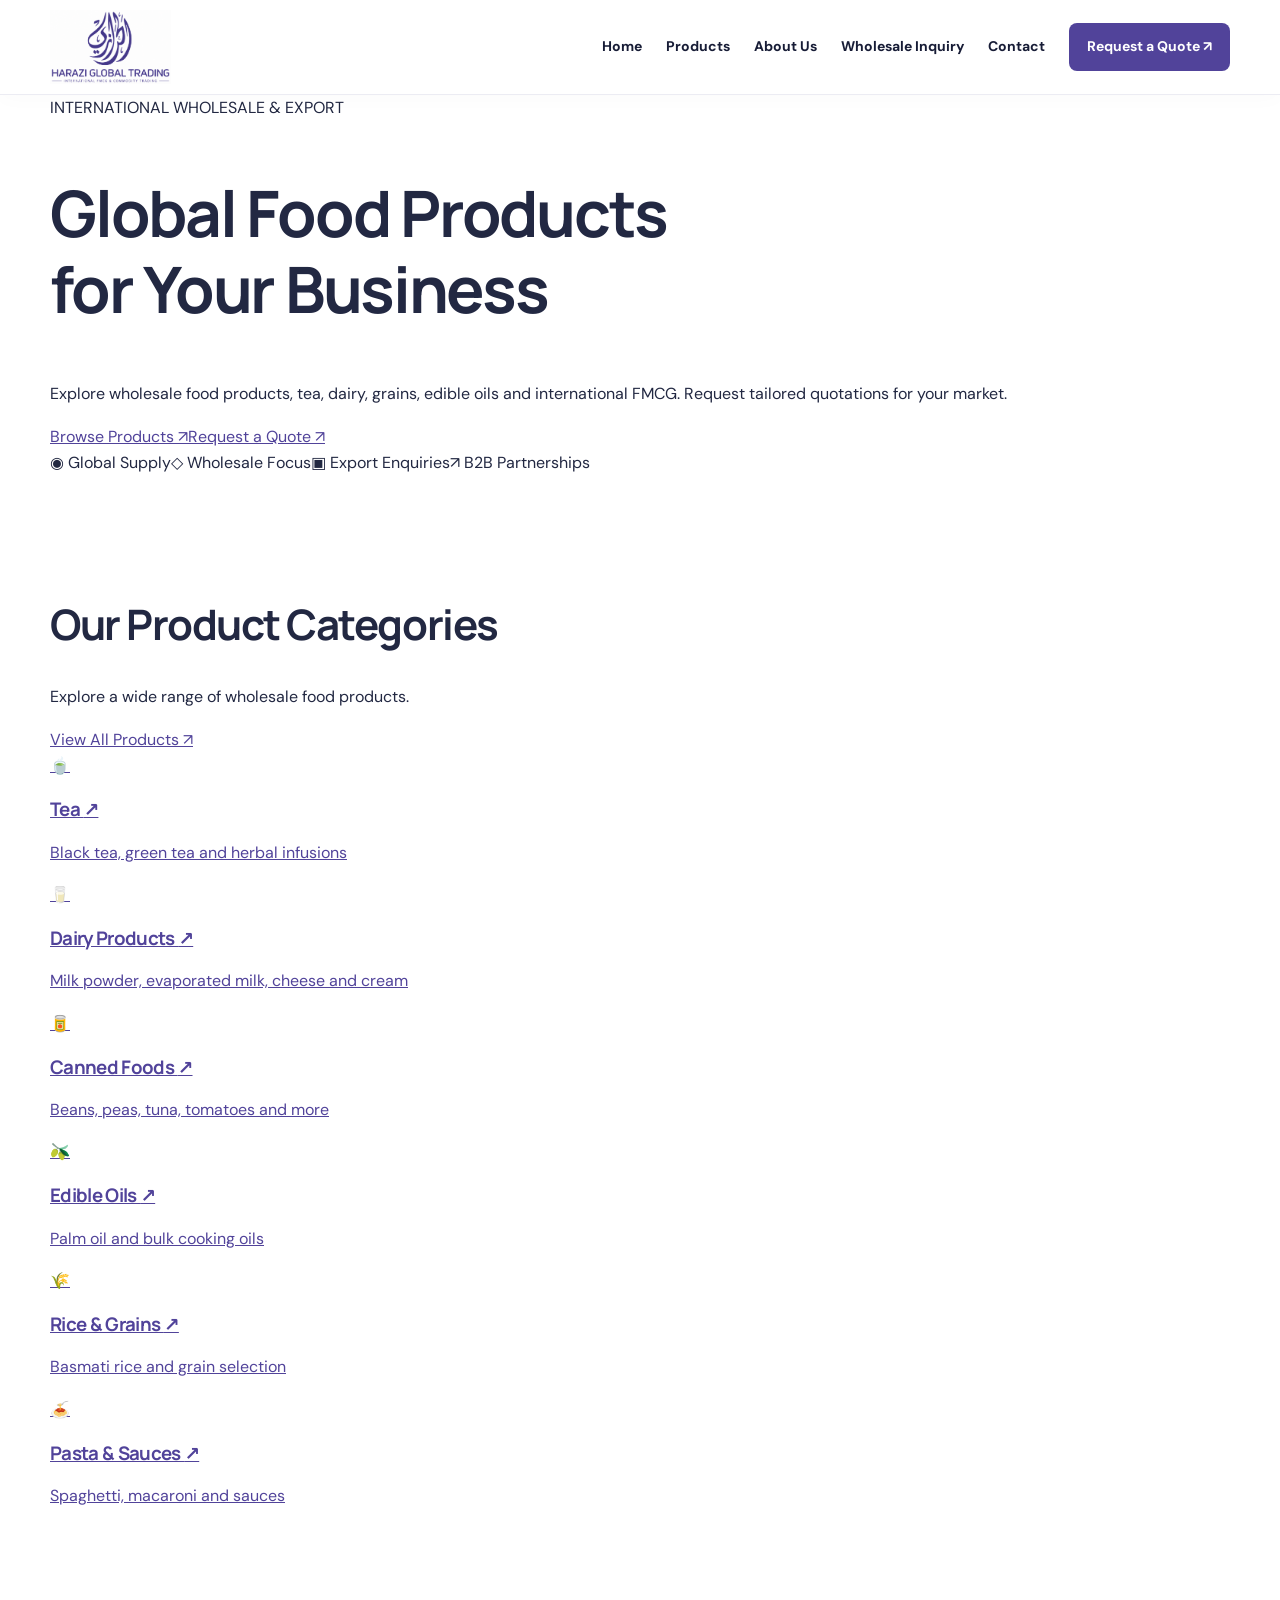
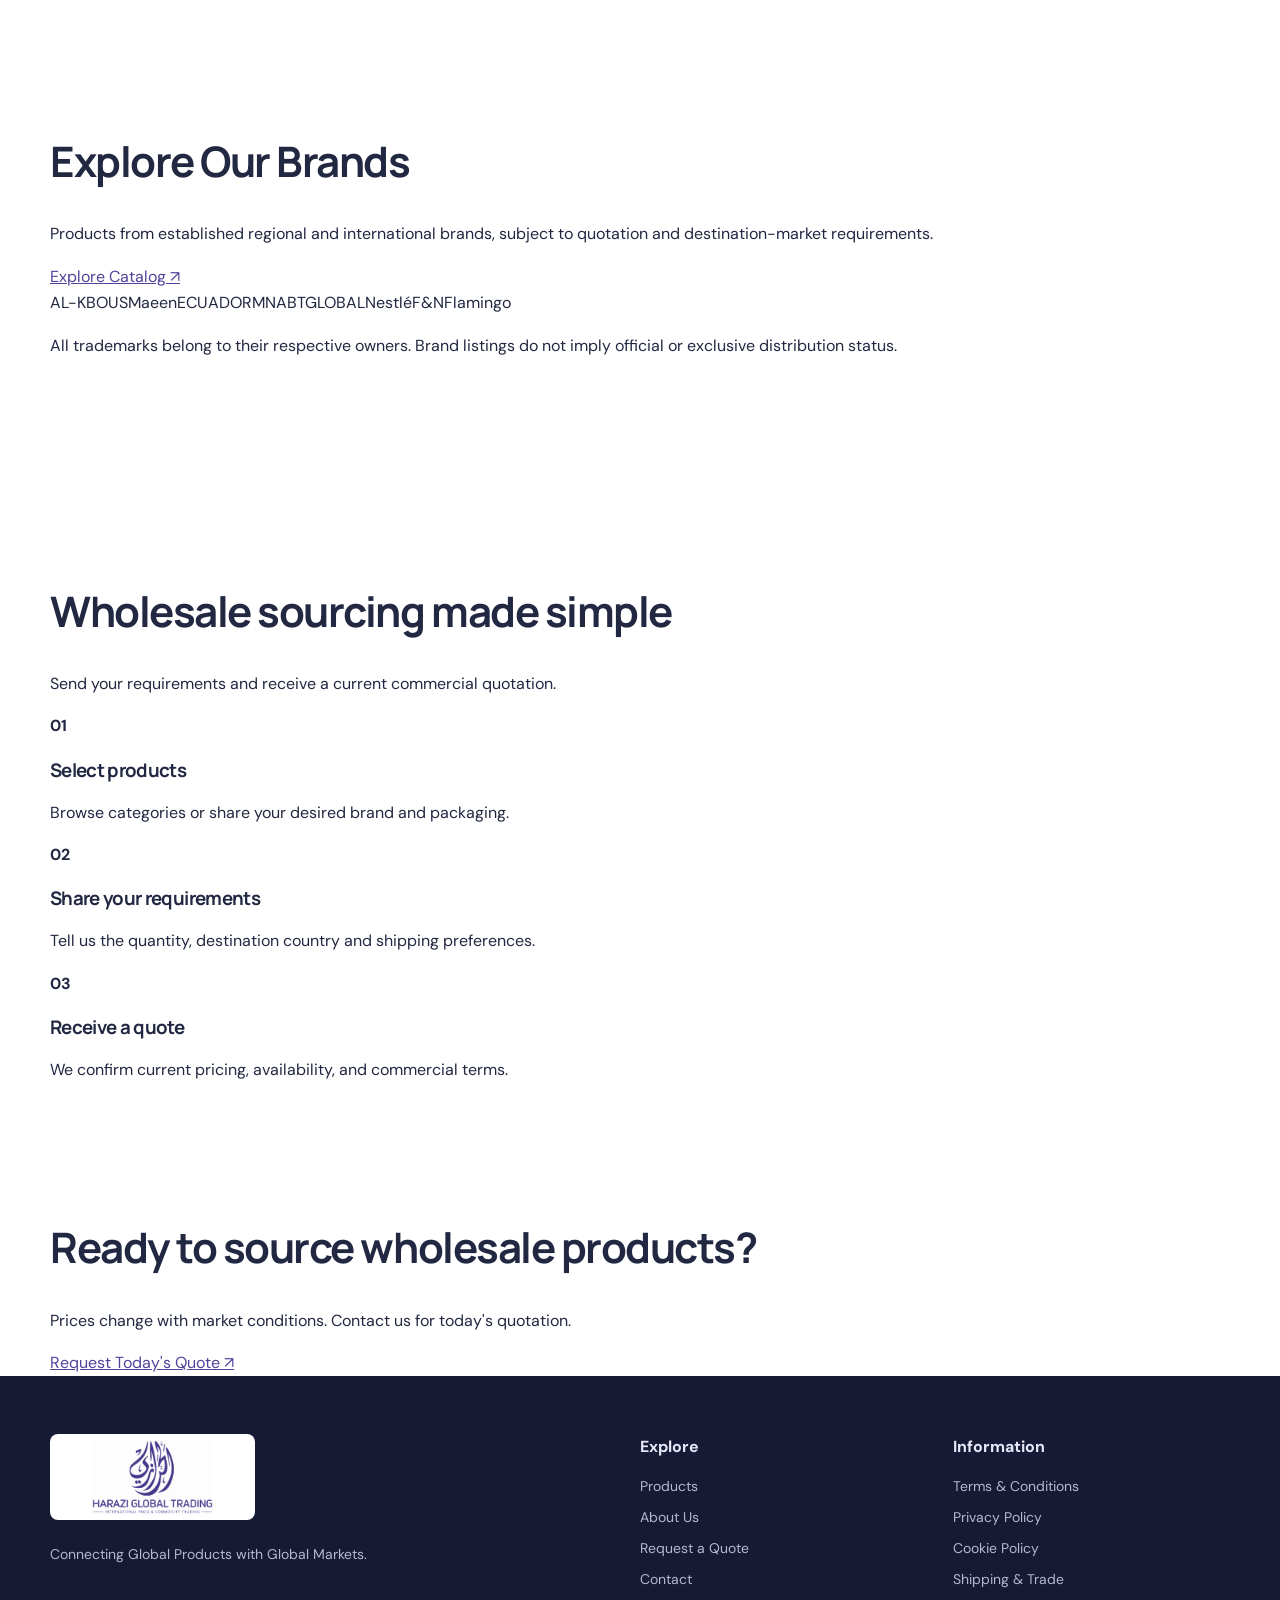
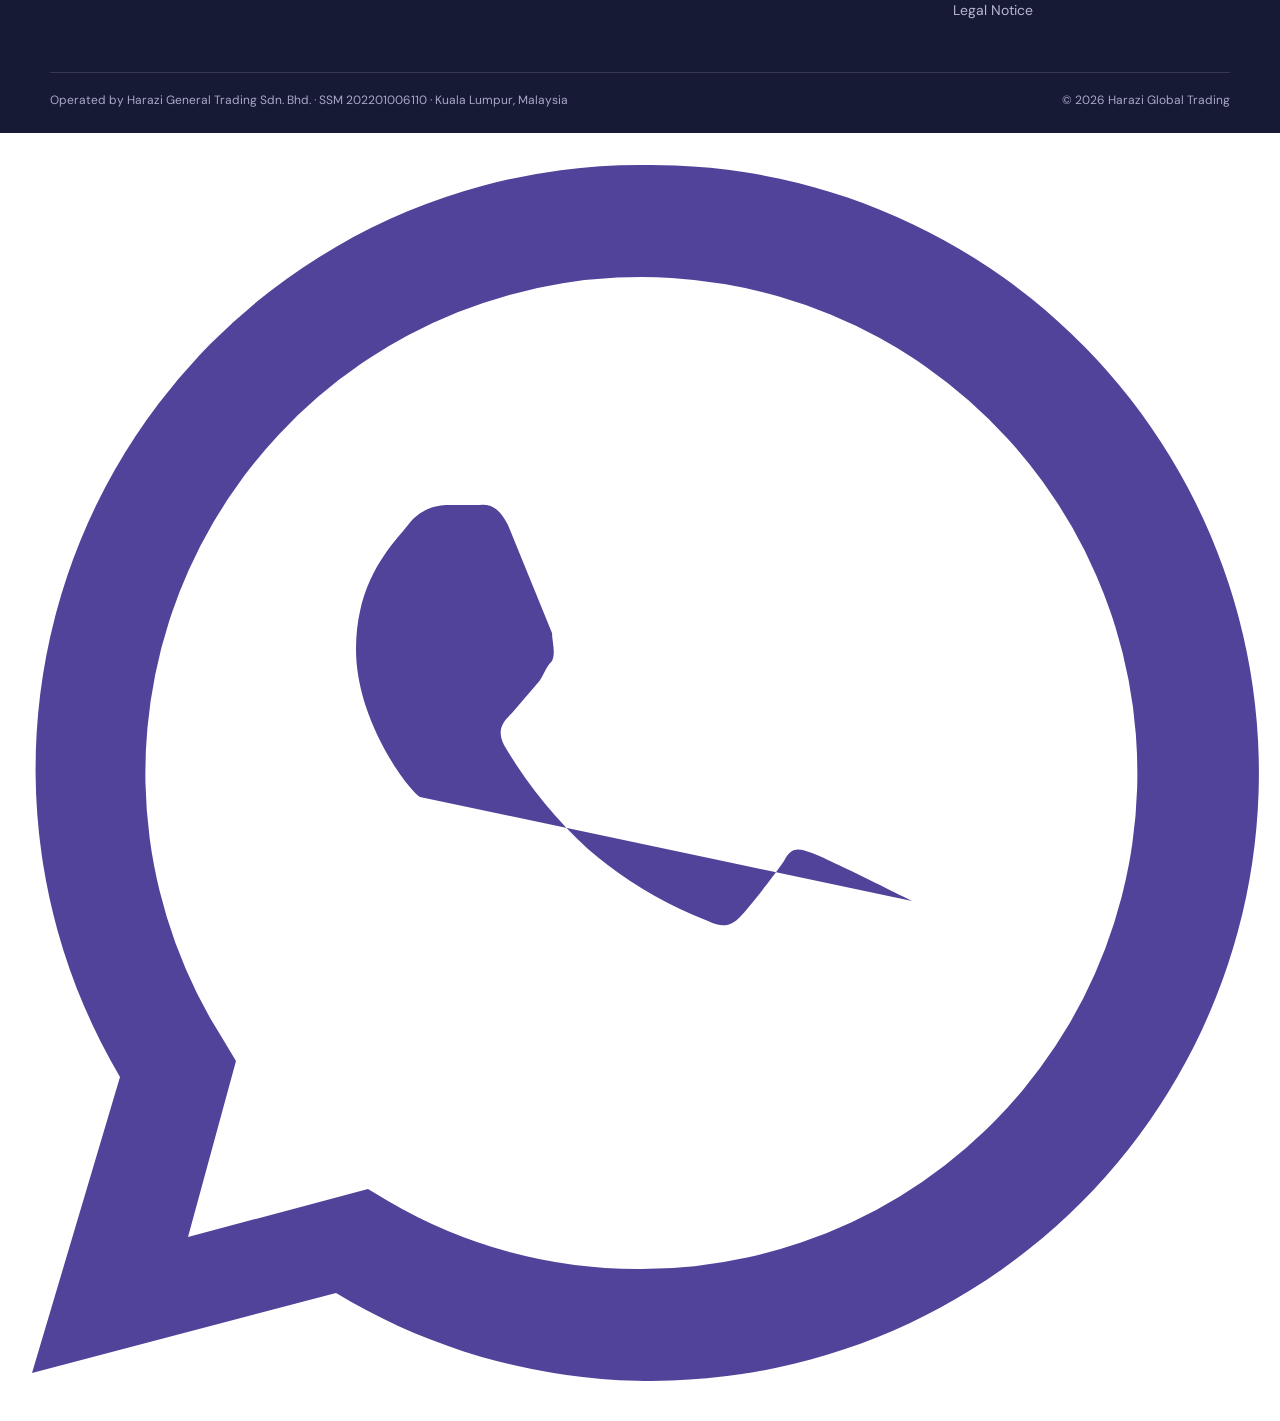
==== commit 0d4d0c52: "Redesign homepage with product categories, brands and floating WhatsApp" ====
--- a/index.html
+++ b/index.html
@@ -1,6 +1,2 @@
 <!DOCTYPE html>
-<html lang="en"><head><meta charset="utf-8"/><meta content="width=device-width,initial-scale=1" name="viewport"/><title>International Wholesale FMCG &amp; Commodities | Harazi Global Trading</title><meta content="Harazi Global Trading international wholesale FMCG and commodities sourcing from Malaysia." name="description"/><link href="style.css" rel="stylesheet"/></head><body><header class="site-header"><div class="container nav-wrap"><a aria-label="Harazi Global Trading home" class="brand" href="index.html"><img alt="Harazi Global Trading logo" src="brand-logo.png"/></a><button aria-controls="primary-nav" aria-expanded="false" aria-label="Open navigation" class="menu-toggle" type="button"><span></span><span></span><span></span></button><nav aria-label="Main navigation" class="nav-links" id="primary-nav"><a href="index.html">Home</a><a href="products.html">Products</a><a href="about.html">About Us</a><a href="inquiry.html">Wholesale Inquiry</a><a href="contact.html">Contact</a><a class="nav-cta" href="inquiry.html">Request a Quote ↗</a></nav></div></header><main><section class="hero"><div class="container hero-grid"><div><span class="eyebrow light">INTERNATIONAL B2B TRADE &amp; SOURCING</span><h1>Connecting Global Products with <em>Global Markets.</em></h1><p>Reliable sourcing pathways for Malaysian commodities, dairy products, FMCG and selected international consumer brands.</p><div class="hero-actions"><a class="button white" href="inquiry.html">Request a Wholesale Quote <span>↗</span></a><a class="button outline" href="products.html">Explore Our Products</a></div><div class="hero-meta"><span>Malaysia-based operator</span><span>Regional affiliated companies</span><span>Global wholesale inquiries</span></div></div><div aria-hidden="true" class="hero-art"><div class="orbit orbit-a"></div><div class="orbit orbit-b"></div><div class="world">◎</div><div class="floating-tag t1">MALAYSIA</div><div class="floating-tag t2">OMAN</div><div class="floating-tag t3">THAILAND</div><div class="art-caption">SOURCING ACROSS BORDERS</div></div></div></section>
-<section class="section"><div class="container"><div class="section-heading"><div><span class="eyebrow">OUR SPECIALIZATIONS</span><h2>Global products.<br/>Wholesale opportunities.</h2></div><p>Explore key product divisions and submit your sourcing requirements for a tailored business quotation.</p></div><div class="product-grid"><article class="product-card"><div class="product-visual oil"><svg aria-hidden="true" viewbox="0 0 64 64"><path d="M32 6C26 18 14 32 14 42a18 18 0 0 0 36 0C50 32 38 18 32 6Z"></path><path d="M23 42c0 7 4 11 11 11"></path></svg></div><div class="product-info"><span class="micro">WHOLESALE SOURCING</span><h3>Palm Oil &amp; Edible Oils</h3><p>Malaysian palm-derived edible oils and commodity sourcing, subject to licensing and supplier availability.</p><a href="inquiry.html?category=Palm%20Oil">Request quotation <span aria-hidden="true">↗</span></a></div></article><article class="product-card"><div class="product-visual milk"><svg aria-hidden="true" viewbox="0 0 64 64"><path d="M24 7h16v9l6 8v32H18V24l6-8V7Z"></path><path d="M24 16h16M18 28h28M28 39c3-5 5-6 7-1 3 7-6 12-9 5"></path></svg></div><div class="product-info"><span class="micro">WHOLESALE SOURCING</span><h3>Dairy &amp; Milk Products</h3><p>Condensed milk, evaporated milk and selected dairy categories.</p><a href="inquiry.html?category=Dairy">Request quotation <span aria-hidden="true">↗</span></a></div></article><article class="product-card"><div class="product-visual box"><svg aria-hidden="true" viewbox="0 0 64 64"><path d="M8 19 32 7l24 12v28L32 59 8 47V19ZM8 19l24 13 24-13M32 32v27M20 13l24 13"></path></svg></div><div class="product-info"><span class="micro">WHOLESALE SOURCING</span><h3>Malaysian FMCG</h3><p>Packaged foods, beverages, snacks and household essentials.</p><a href="inquiry.html?category=Malaysian%20FMCG">Request quotation <span aria-hidden="true">↗</span></a></div></article><article class="product-card"><div class="product-visual globe"><svg aria-hidden="true" viewbox="0 0 64 64"><circle cx="32" cy="32" r="25"></circle><path d="M7 32h50M32 7c-17 15-17 35 0 50M32 7c17 15 17 35 0 50M14 18h36M14 46h36"></path></svg></div><div class="product-info"><span class="micro">WHOLESALE SOURCING</span><h3>International FMCG</h3><p>Selected international branded consumer products through eligible wholesale suppliers.</p><a href="inquiry.html?category=International%20FMCG">Request quotation <span aria-hidden="true">↗</span></a></div></article></div></div></section>
-<section class="section soft"><div class="container"><div class="section-heading"><div><span class="eyebrow">HOW WE WORK</span><h2>A clear path from inquiry to supply.</h2></div></div><div class="steps"><article><b>01</b><h3>Tell us your requirements</h3><p>Share your product, destination market, specifications and target volume.</p></article><article><b>02</b><h3>We review sourcing options</h3><p>We check supplier availability and relevant commercial requirements.</p></article><article><b>03</b><h3>Receive a tailored quotation</h3><p>Pricing, documentation, payment and delivery terms are confirmed in writing.</p></article></div></div></section>
-<section class="section"><div class="container split"><div><span class="eyebrow">OUR REGIONAL NETWORK</span><h2>Based in Malaysia.<br/>Connected internationally.</h2><p>Harazi Global Trading is operated by Harazi General Trading Sdn. Bhd. in Kuala Lumpur, with separately registered affiliated companies in Oman and Thailand.</p><a class="text-link" href="about.html">Learn about our company ↗</a></div><div class="region-panel"><div><strong>Malaysia</strong><span>Website operator</span></div><div><strong>Oman</strong><span>Affiliated company</span></div><div><strong>Thailand</strong><span>Affiliated company</span></div></div></div></section>
-<section class="section cta"><div class="container cta-inner"><div><span class="eyebrow light">LET'S TALK TRADE</span><h2>Ready to source for your market?</h2><p>Tell us what you need. We will review the inquiry and assess available sourcing options.</p></div><a class="button white" href="inquiry.html">Send a Wholesale Inquiry ↗</a></div></section></main><footer class="site-footer"><div class="container"><div class="footer-top"><div><img alt="Harazi Global Trading" class="footer-logo" src="brand-logo.png"/><p>Connecting Global Products with Global Markets.</p></div><div><strong>Explore</strong><a href="products.html">Products</a><a href="about.html">About Us</a><a href="inquiry.html">Request a Quote</a><a href="contact.html">Contact</a></div><div><strong>Information</strong><a href="terms.html">Terms &amp; Conditions</a><a href="privacy.html">Privacy Policy</a><a href="cookies.html">Cookie Policy</a><a href="shipping.html">Shipping &amp; Trade</a><a href="legal.html">Legal Notice</a></div></div><div class="footer-bottom">Operated by Harazi General Trading Sdn. Bhd. · SSM 202201006110 · Kuala Lumpur, Malaysia <span>© 2026 Harazi Global Trading</span></div></div></footer><script>document.querySelector(".menu-toggle")?.addEventListener("click",function(){const n=document.querySelector("#primary-nav");const open=n.classList.toggle("open");this.setAttribute("aria-expanded",String(open));this.setAttribute("aria-label",open?"Close navigation":"Open navigation")});</script></body></html>+<html lang="en"><head><meta charset="utf-8"/><meta content="width=device-width,initial-scale=1" name="viewport"/><title>International Wholesale FMCG &amp; Commodities | Harazi Global Trading</title><meta content="Harazi Global Trading international wholesale FMCG and commodities sourcing from Malaysia." name="description"/><link href="style.css" rel="stylesheet"/></head><body><header class="site-header"><div class="container nav-wrap"><a aria-label="Harazi Global Trading home" class="brand" href="index.html"><img alt="Harazi Global Trading logo" src="brand-logo.png"/></a><button aria-controls="primary-nav" aria-expanded="false" aria-label="Open navigation" class="menu-toggle" type="button"><span></span><span></span><span></span></button><nav aria-label="Main navigation" class="nav-links" id="primary-nav"><a href="index.html">Home</a><a href="products.html">Products</a><a href="about.html">About Us</a><a href="inquiry.html">Wholesale Inquiry</a><a href="contact.html">Contact</a><a class="nav-cta" href="inquiry.html">Request a Quote ↗</a></nav></div></header><main><section class="home-hero"><div class="container home-hero-content"><span class="home-hero-kicker">INTERNATIONAL WHOLESALE & EXPORT</span><h1>Global Food Products<br>for Your Business</h1><p>Explore wholesale food products, tea, dairy, grains, edible oils and international FMCG. Request tailored quotations for your market.</p><div class="home-hero-actions"><a class="home-primary-btn" href="products.html">Browse Products ↗</a><a class="home-secondary-btn" href="inquiry.html">Request a Quote ↗</a></div><div class="home-hero-points"><span>◉ Global Supply</span><span>◇ Wholesale Focus</span><span>▣ Export Enquiries</span><span>↗ B2B Partnerships</span></div></div></section><section class="home-categories section"><div class="container"><div class="home-section-title"><div><h2>Our Product Categories</h2><p>Explore a wide range of wholesale food products.</p></div><a href="products.html">View All Products ↗</a></div><div class="home-category-grid"><a class="home-category-card" href="products.html?category=Tea%20%26%20Herbal"><div class="home-category-art" aria-hidden="true">🍵</div><div class="home-category-copy"><h3>Tea <span>↗</span></h3><p>Black tea, green tea and herbal infusions</p></div></a><a class="home-category-card" href="products.html?category=Dairy%20%26%20Milk"><div class="home-category-art" aria-hidden="true">🥛</div><div class="home-category-copy"><h3>Dairy Products <span>↗</span></h3><p>Milk powder, evaporated milk, cheese and cream</p></div></a><a class="home-category-card" href="products.html?category=Canned%20Foods"><div class="home-category-art" aria-hidden="true">🥫</div><div class="home-category-copy"><h3>Canned Foods <span>↗</span></h3><p>Beans, peas, tuna, tomatoes and more</p></div></a><a class="home-category-card" href="products.html?category=Edible%20Oils"><div class="home-category-art" aria-hidden="true">🫒</div><div class="home-category-copy"><h3>Edible Oils <span>↗</span></h3><p>Palm oil and bulk cooking oils</p></div></a><a class="home-category-card" href="products.html?category=Rice%20%26%20Grains"><div class="home-category-art" aria-hidden="true">🌾</div><div class="home-category-copy"><h3>Rice & Grains <span>↗</span></h3><p>Basmati rice and grain selection</p></div></a><a class="home-category-card" href="products.html?category=Pasta%20%26%20Sauces"><div class="home-category-art" aria-hidden="true">🍝</div><div class="home-category-copy"><h3>Pasta & Sauces <span>↗</span></h3><p>Spaghetti, macaroni and sauces</p></div></a></div></div></section><section class="home-brands section"><div class="container"><div class="home-section-title"><div><h2>Explore Our Brands</h2><p>Products from established regional and international brands, subject to quotation and destination-market requirements.</p></div><a href="products.html">Explore Catalog ↗</a></div><div class="home-brand-grid"><span>AL-KBOUS</span><span>Maeen</span><span>ECUADOR</span><span>MNABT</span><span>GLOBAL</span><span>Nestlé</span><span>F&amp;N</span><span>Flamingo</span></div><p class="home-brand-note">All trademarks belong to their respective owners. Brand listings do not imply official or exclusive distribution status.</p></div></section><section class="home-process section"><div class="container"><div class="home-section-title"><div><h2>Wholesale sourcing made simple</h2><p>Send your requirements and receive a current commercial quotation.</p></div></div><div class="home-process-grid"><article><b>01</b><h3>Select products</h3><p>Browse categories or share your desired brand and packaging.</p></article><article><b>02</b><h3>Share your requirements</h3><p>Tell us the quantity, destination country and shipping preferences.</p></article><article><b>03</b><h3>Receive a quote</h3><p>We confirm current pricing, availability, and commercial terms.</p></article></div></div></section><section class="home-bottom-cta"><div class="container home-bottom-cta-inner"><div><h2>Ready to source wholesale products?</h2><p>Prices change with market conditions. Contact us for today's quotation.</p></div><a class="home-secondary-btn" href="inquiry.html">Request Today's Quote ↗</a></div></section></main><footer class="site-footer"><div class="container"><div class="footer-top"><div><img alt="Harazi Global Trading" class="footer-logo" src="brand-logo.png"/><p>Connecting Global Products with Global Markets.</p></div><div><strong>Explore</strong><a href="products.html">Products</a><a href="about.html">About Us</a><a href="inquiry.html">Request a Quote</a><a href="contact.html">Contact</a></div><div><strong>Information</strong><a href="terms.html">Terms &amp; Conditions</a><a href="privacy.html">Privacy Policy</a><a href="cookies.html">Cookie Policy</a><a href="shipping.html">Shipping &amp; Trade</a><a href="legal.html">Legal Notice</a></div></div><div class="footer-bottom">Operated by Harazi General Trading Sdn. Bhd. · SSM 202201006110 · Kuala Lumpur, Malaysia <span>© 2026 Harazi Global Trading</span></div></div></footer><script>document.querySelector(".menu-toggle")?.addEventListener("click",function(){const n=document.querySelector("#primary-nav");const open=n.classList.toggle("open");this.setAttribute("aria-expanded",String(open));this.setAttribute("aria-label",open?"Close navigation":"Open navigation")});</script><a class="floating-whatsapp" href="https://wa.me/96892960800" target="_blank" rel="noopener noreferrer" aria-label="Chat with Harazi Global Trading on WhatsApp" title="Chat with us on WhatsApp"><svg viewBox="0 0 32 32" aria-hidden="true" fill="currentColor"><path d="M16 .8A15.1 15.1 0 0 0 3 23.6L.8 31l7.6-2A15.2 15.2 0 1 0 16 .8zm0 27.6a12.3 12.3 0 0 1-6.3-1.7l-.5-.3-4.5 1.2 1.2-4.4-.3-.5A12.4 12.4 0 1 1 16 28.4zm6.8-9.2c-.4-.2-2.2-1.1-2.5-1.2-.3-.1-.5-.2-.7.2-.2.3-.9 1.2-1.1 1.4-.2.2-.4.3-.8.1a10.2 10.2 0 0 1-3-1.8 11.4 11.4 0 0 1-2.1-2.6c-.2-.4 0-.6.2-.8l.6-.7c.2-.2.2-.4.4-.6.1-.2 0-.5 0-.7l-1.1-2.7c-.3-.6-.6-.5-.8-.5h-.7c-.3 0-.7.1-1 .5s-1.3 1.3-1.3 3.1 1.3 3.5 1.6 3.7 3.9 5.2c2.8 1.8 4.9 2.3 6.6 2.1 1-.1 2.2-1 2.5-2 .3-.9.3-1.7.2-1.9-.1-.1-.3-.2-.7-.4z"/></svg></a></body></html>
--- a/style.css
+++ b/style.css
@@ -1 +1,14 @@
-@import url('https://fonts.googleapis.com/css2?family=DM+Sans:wght@400;500;600;700;800&family=Manrope:wght@400;500;600;700;800&display=swap');:root{--purple:#51439a;--dark:#171c36;--ink:#222842;--muted:#68718a;--light:#f5f5fb;--line:#e8e8f0}*{box-sizing:border-box}html{scroll-behavior:smooth}body{margin:0;color:var(--ink);background:#fff;font-family:'DM Sans',system-ui,sans-serif;font-size:16px;line-height:1.65}h1,h2,h3{font-family:'Manrope',system-ui,sans-serif;line-height:1.2;letter-spacing:-.035em}h1{font-size:clamp(35px,5vw,64px)}h2{font-size:clamp(28px,3.5vw,42px)}a{color:var(--purple)}.container{width:min(1180px,calc(100% - 44px));margin:auto}.site-header{background:#fff;position:sticky;top:0;z-index:30;border-bottom:1px solid #ececf3;box-shadow:0 4px 20px #10122905}.nav-wrap{min-height:94px;display:flex;align-items:center;justify-content:space-between;gap:22px}.brand{display:flex;align-items:center;flex:0 0 auto}.brand img{width:220px;height:74px;object-fit:contain;object-position:left center}.nav-links{display:flex;align-items:center;gap:24px}.nav-links a{font-size:14px;font-weight:700;text-decoration:none;color:var(--dark);white-space:nowrap}.nav-links a:hover{color:var(--purple)}.nav-links .nav-cta{padding:12px 18px;background:var(--purple);color:white;border-radius:8px}.menu-toggle{display:none}.hero{background:radial-gradient(circle at 80% 45%,#5146a4 0,#31266d 48%,#211b4c 100%);color:white;overflow:hidden}.hero-grid{display:grid;grid-template-columns:1.18fr .82fr;align-items:center;gap:38px;padding-top:92px;padding-bottom:92px;min-height:620px}.hero h1{margin:16px 0 23px;font-weight:800;max-width:780px}.hero h1 em{font-style:normal;color:#d6ccff}.hero p{font-size:18px;color:#e7e4fb;max-width:630px}.eyebrow{font-size:12px;letter-spacing:.16em;font-weight:800;color:var(--purple)}.eyebrow.light{color:#c8bfff}.hero-actions{display:flex;flex-wrap:wrap;gap:12px;margin-top:30px}.button{display:inline-flex;align-items:center;justify-content:center;gap:20px;padding:14px 23px;border-radius:8px;font-weight:800;text-decoration:none;transition:transform .2s}.button:hover{transform:translateY(-2px)}.button.white{background:white;color:#332879}.button.outline{border:1px solid #b6b0e2;color:white}.hero-meta{display:flex;flex-wrap:wrap;gap:12px;margin-top:42px}.hero-meta span{font-size:12px;color:#e4dfff;border:1px solid #ffffff45;border-radius:40px;padding:6px 12px}.hero-art{height:420px;position:relative;display:grid;place-items:center}.orbit{position:absolute;border:1px solid #b8b0ff50;border-radius:50%}.orbit-a{width:340px;height:340px}.orbit-b{width:440px;height:300px;transform:rotate(-24deg)}.world{width:270px;height:270px;display:grid;place-items:center;border-radius:50%;font-size:230px;line-height:1;color:#d4caff;background:radial-gradient(circle at 35% 30%,#8c7ee2,#5445ac 65%,#2b236c);box-shadow:inset -18px -24px 38px #241e6288,0 30px 80px #110d3b70}.floating-tag{position:absolute;background:#fff;color:#3e3485;font-weight:800;font-size:11px;letter-spacing:.08em;border-radius:6px;padding:10px 14px;box-shadow:0 12px 24px #130c4388}.t1{top:65px;left:0}.t2{right:0;top:170px}.t3{bottom:72px;left:28px}.art-caption{position:absolute;bottom:4px;font-size:11px;letter-spacing:.16em;color:#e6e2ff}.section{padding:88px 0}.section.soft{background:#f6f6fb}.section-heading{display:flex;justify-content:space-between;align-items:end;gap:40px;margin-bottom:34px}.section-heading h2{margin:9px 0 0}.section-heading>p{max-width:400px;color:var(--muted)}.product-grid{display:grid;grid-template-columns:repeat(4,minmax(0,1fr));gap:18px}.product-card{border:1px solid var(--line);border-radius:15px;overflow:hidden;background:white;box-shadow:0 10px 35px #13163b08;transition:transform .2s,box-shadow .2s}.product-card:hover{transform:translateY(-4px);box-shadow:0 16px 42px #13163b14}.product-visual{height:174px;display:grid;place-items:center;background:linear-gradient(140deg,#f2eefc,#e5e1f6)}.product-visual.milk{background:linear-gradient(140deg,#f0f6ff,#e0eaf8)}.product-visual.box{background:linear-gradient(140deg,#fff3e8,#f4e3d2)}.product-visual.globe{background:linear-gradient(140deg,#e7f3f1,#d6e9e7)}.product-visual svg{height:94px;width:94px;stroke:#57459b;fill:none;stroke-width:2;stroke-linecap:round;stroke-linejoin:round}.product-visual.milk svg{stroke:#5274a3}.product-visual.box svg{stroke:#ac7b52}.product-visual.globe svg{stroke:#438d83}.product-info{padding:22px}.micro{font-size:10px;letter-spacing:.12em;font-weight:800;color:#8478b4}.product-info h3{font-size:19px;margin:10px 0}.product-info p{color:var(--muted);font-size:14px;min-height:116px}.product-info a{font-size:13px;font-weight:800;text-decoration:none}.steps{display:grid;grid-template-columns:repeat(3,1fr);gap:20px}.steps article{background:white;padding:32px;border-radius:12px;border:1px solid var(--line)}.steps b{color:#b8b0df;font-size:36px}.steps h3{font-size:20px}.steps p,.split p{color:var(--muted)}.split{display:grid;grid-template-columns:1fr 1fr;align-items:center;gap:70px}.text-link{font-weight:800;text-decoration:none}.region-panel{border:1px solid var(--line);border-radius:16px;padding:14px 28px;box-shadow:0 20px 40px #1d1d4a0b}.region-panel>div{padding:24px 8px;display:flex;justify-content:space-between;gap:15px;border-bottom:1px solid var(--line)}.region-panel>div:last-child{border:0}.region-panel strong{font-size:20px}.region-panel span{color:var(--muted);font-size:14px}.cta{background:#3d3285;color:white}.cta-inner{display:flex;justify-content:space-between;align-items:center;gap:30px}.cta h2{margin:8px 0}.cta p{color:#e0dbff}.page-hero{padding:65px 0;background:#f5f3fb}.page-hero h1{margin:10px 0}.page-hero p{max-width:720px;color:var(--muted);font-size:18px}.disclaimer,.notice{padding:18px 22px;background:#f5f3fb;border-left:4px solid #6656b5;border-radius:5px;margin:26px 0}.site-footer{background:#171a34;color:#e9e8fa;padding:58px 0 22px}.footer-top{display:grid;grid-template-columns:2fr 1fr 1fr;gap:35px}.footer-logo{width:205px;height:86px;object-fit:contain;background:white;border-radius:8px;padding:5px}.footer-top p{font-size:14px;color:#b6b7d0}.footer-top strong{display:block;margin-bottom:14px}.footer-top a{display:block;color:#b6b7d0;font-size:14px;text-decoration:none;margin:8px 0}.footer-top a:hover{color:white}.footer-bottom{margin-top:42px;padding-top:18px;border-top:1px solid #ffffff22;color:#a7a9c6;font-size:12px;display:flex;justify-content:space-between;gap:15px}.legal-content{max-width:920px;margin:auto;padding:65px 0 90px}.legal-content h1{font-size:clamp(32px,4vw,46px)}.legal-content h2{margin-top:30px;font-size:24px}.legal-content p{color:#505c70}form{display:grid;gap:12px;max-width:760px}form label{font-weight:700;font-size:14px}input,select,textarea{width:100%;border:1px solid #cbd0e0;border-radius:8px;padding:12px;font:inherit}textarea{min-height:120px}input[type=checkbox]{width:auto}form button{border:0;background:var(--purple);color:white;border-radius:8px;padding:14px 22px;font-weight:800;font:inherit;cursor:pointer}form .check{font-weight:400}.small{font-size:13px;color:var(--muted)}@media(max-width:1050px){.nav-links{gap:13px}.brand img{width:165px}.product-grid{grid-template-columns:repeat(2,minmax(0,1fr))}.product-info p{min-height:65px}.hero-grid{grid-template-columns:1fr .7fr}.hero-art{transform:scale(.75)}}@media(max-width:750px){.nav-wrap{min-height:75px}.brand img{height:63px;width:185px}.menu-toggle{display:flex;flex-direction:column;justify-content:center;gap:5px;width:44px;height:44px;border:1px solid var(--line);border-radius:8px;background:white;cursor:pointer}.menu-toggle span{width:21px;height:2px;background:var(--purple);margin:0 auto}.nav-links{display:none;position:absolute;left:0;right:0;top:75px;background:white;box-shadow:0 15px 25px #16143716;padding:16px 24px 22px;flex-direction:column;align-items:stretch;gap:3px}.nav-links.open{display:flex}.nav-links a{padding:9px 5px}.nav-links .nav-cta{text-align:center;margin-top:8px}.hero-grid{display:block;min-height:0;padding-top:70px;padding-bottom:64px}.hero-art{display:none}.hero h1{font-size:clamp(36px,8vw,55px)}.hero p{font-size:17px}.section{padding:60px 0}.section-heading{display:block}.section-heading>p{margin-top:16px}.steps,.split{grid-template-columns:1fr}.cta-inner{display:block}.cta-inner .button{margin-top:15px}.footer-top{grid-template-columns:1fr 1fr}.footer-top>div:first-child{grid-column:1/-1}.footer-bottom{display:block}}@media(max-width:480px){.container{width:calc(100% - 34px)}.hero-actions .button{width:100%}.hero-meta{gap:7px}.product-grid{grid-template-columns:1fr}.product-info p{min-height:0}.region-panel>div{display:block}.region-panel span{display:block}.footer-top{gap:20px}}.catalog-filters{display:flex;flex-wrap:wrap;gap:9px;margin:28px 0}.catalog-filters button{padding:10px 16px;border:1px solid #ddd7ef;border-radius:25px;background:white;color:#51439a;font:inherit;font-size:13px;font-weight:700;cursor:pointer}.catalog-filters button.active{background:#51439a;color:white}.catalog-grid{display:grid;grid-template-columns:repeat(4,minmax(0,1fr));gap:18px}.catalog-card{border:1px solid #e8e8f0;border-radius:15px;overflow:hidden;background:white}.catalog-card[hidden]{display:none}.catalog-image{height:205px;background:#f9f9fc;display:grid;place-items:center;padding:12px}.catalog-image img{max-width:100%;max-height:100%;object-fit:contain}.catalog-body{padding:18px}.catalog-body h3{font-size:18px;min-height:45px}.catalog-body p{font-size:13px;color:#68718a;min-height:80px}.catalog-body a{font-size:13px;font-weight:800;text-decoration:none}.gum-panel{margin-top:60px;border-radius:20px;background:linear-gradient(120deg,#30266d,#6655ae);padding:40px;color:white;display:grid;grid-template-columns:1.5fr 1fr;gap:30px;align-items:center}.gum-panel p{color:#e7e1ff}.gum-panel .eyebrow{color:#ded4ff}.gum-placeholder{min-height:200px;border:1px dashed #ffffff80;border-radius:14px;display:flex;flex-direction:column;justify-content:center;align-items:center;gap:10px;letter-spacing:.1em;font-weight:800}.gum-placeholder small{font-size:12px;font-weight:400;letter-spacing:0}@media(max-width:1050px){.catalog-grid{grid-template-columns:repeat(3,1fr)}}@media(max-width:750px){.catalog-grid{grid-template-columns:repeat(2,1fr)}.gum-panel{grid-template-columns:1fr}}@media(max-width:480px){.catalog-grid{grid-template-columns:1fr}.catalog-body p{min-height:0}}+@import url('https://fonts.googleapis.com/css2?family=DM+Sans:wght@400;500;600;700;800&family=Manrope:wght@400;500;600;700;800&display=swap');:root{--purple:#51439a;--dark:#171c36;--ink:#222842;--muted:#68718a;--light:#f5f5fb;--line:#e8e8f0}*{box-sizing:border-box}html{scroll-behavior:smooth}body{margin:0;color:var(--ink);background:#fff;font-family:'DM Sans',system-ui,sans-serif;font-size:16px;line-height:1.65}h1,h2,h3{font-family:'Manrope',system-ui,sans-serif;line-height:1.2;letter-spacing:-.035em}h1{font-size:clamp(35px,5vw,64px)}h2{font-size:clamp(28px,3.5vw,42px)}a{color:var(--purple)}.container{width:min(1180px,calc(100% - 44px));margin:auto}.site-header{background:#fff;position:sticky;top:0;z-index:30;border-bottom:1px solid #ececf3;box-shadow:0 4px 20px #10122905}.nav-wrap{min-height:94px;display:flex;align-items:center;justify-content:space-between;gap:22px}.brand{display:flex;align-items:center;flex:0 0 auto}.brand img{width:220px;height:74px;object-fit:contain;object-position:left center}.nav-links{display:flex;align-items:center;gap:24px}.nav-links a{font-size:14px;font-weight:700;text-decoration:none;color:var(--dark);white-space:nowrap}.nav-links a:hover{color:var(--purple)}.nav-links .nav-cta{padding:12px 18px;background:var(--purple);color:white;border-radius:8px}.menu-toggle{display:none}.hero{background:radial-gradient(circle at 80% 45%,#5146a4 0,#31266d 48%,#211b4c 100%);color:white;overflow:hidden}.hero-grid{display:grid;grid-template-columns:1.18fr .82fr;align-items:center;gap:38px;padding-top:92px;padding-bottom:92px;min-height:620px}.hero h1{margin:16px 0 23px;font-weight:800;max-width:780px}.hero h1 em{font-style:normal;color:#d6ccff}.hero p{font-size:18px;color:#e7e4fb;max-width:630px}.eyebrow{font-size:12px;letter-spacing:.16em;font-weight:800;color:var(--purple)}.eyebrow.light{color:#c8bfff}.hero-actions{display:flex;flex-wrap:wrap;gap:12px;margin-top:30px}.button{display:inline-flex;align-items:center;justify-content:center;gap:20px;padding:14px 23px;border-radius:8px;font-weight:800;text-decoration:none;transition:transform .2s}.button:hover{transform:translateY(-2px)}.button.white{background:white;color:#332879}.button.outline{border:1px solid #b6b0e2;color:white}.hero-meta{display:flex;flex-wrap:wrap;gap:12px;margin-top:42px}.hero-meta span{font-size:12px;color:#e4dfff;border:1px solid #ffffff45;border-radius:40px;padding:6px 12px}.hero-art{height:420px;position:relative;display:grid;place-items:center}.orbit{position:absolute;border:1px solid #b8b0ff50;border-radius:50%}.orbit-a{width:340px;height:340px}.orbit-b{width:440px;height:300px;transform:rotate(-24deg)}.world{width:270px;height:270px;display:grid;place-items:center;border-radius:50%;font-size:230px;line-height:1;color:#d4caff;background:radial-gradient(circle at 35% 30%,#8c7ee2,#5445ac 65%,#2b236c);box-shadow:inset -18px -24px 38px #241e6288,0 30px 80px #110d3b70}.floating-tag{position:absolute;background:#fff;color:#3e3485;font-weight:800;font-size:11px;letter-spacing:.08em;border-radius:6px;padding:10px 14px;box-shadow:0 12px 24px #130c4388}.t1{top:65px;left:0}.t2{right:0;top:170px}.t3{bottom:72px;left:28px}.art-caption{position:absolute;bottom:4px;font-size:11px;letter-spacing:.16em;color:#e6e2ff}.section{padding:88px 0}.section.soft{background:#f6f6fb}.section-heading{display:flex;justify-content:space-between;align-items:end;gap:40px;margin-bottom:34px}.section-heading h2{margin:9px 0 0}.section-heading>p{max-width:400px;color:var(--muted)}.product-grid{display:grid;grid-template-columns:repeat(4,minmax(0,1fr));gap:18px}.product-card{border:1px solid var(--line);border-radius:15px;overflow:hidden;background:white;box-shadow:0 10px 35px #13163b08;transition:transform .2s,box-shadow .2s}.product-card:hover{transform:translateY(-4px);box-shadow:0 16px 42px #13163b14}.product-visual{height:174px;display:grid;place-items:center;background:linear-gradient(140deg,#f2eefc,#e5e1f6)}.product-visual.milk{background:linear-gradient(140deg,#f0f6ff,#e0eaf8)}.product-visual.box{background:linear-gradient(140deg,#fff3e8,#f4e3d2)}.product-visual.globe{background:linear-gradient(140deg,#e7f3f1,#d6e9e7)}.product-visual svg{height:94px;width:94px;stroke:#57459b;fill:none;stroke-width:2;stroke-linecap:round;stroke-linejoin:round}.product-visual.milk svg{stroke:#5274a3}.product-visual.box svg{stroke:#ac7b52}.product-visual.globe svg{stroke:#438d83}.product-info{padding:22px}.micro{font-size:10px;letter-spacing:.12em;font-weight:800;color:#8478b4}.product-info h3{font-size:19px;margin:10px 0}.product-info p{color:var(--muted);font-size:14px;min-height:116px}.product-info a{font-size:13px;font-weight:800;text-decoration:none}.steps{display:grid;grid-template-columns:repeat(3,1fr);gap:20px}.steps article{background:white;padding:32px;border-radius:12px;border:1px solid var(--line)}.steps b{color:#b8b0df;font-size:36px}.steps h3{font-size:20px}.steps p,.split p{color:var(--muted)}.split{display:grid;grid-template-columns:1fr 1fr;align-items:center;gap:70px}.text-link{font-weight:800;text-decoration:none}.region-panel{border:1px solid var(--line);border-radius:16px;padding:14px 28px;box-shadow:0 20px 40px #1d1d4a0b}.region-panel>div{padding:24px 8px;display:flex;justify-content:space-between;gap:15px;border-bottom:1px solid var(--line)}.region-panel>div:last-child{border:0}.region-panel strong{font-size:20px}.region-panel span{color:var(--muted);font-size:14px}.cta{background:#3d3285;color:white}.cta-inner{display:flex;justify-content:space-between;align-items:center;gap:30px}.cta h2{margin:8px 0}.cta p{color:#e0dbff}.page-hero{padding:65px 0;background:#f5f3fb}.page-hero h1{margin:10px 0}.page-hero p{max-width:720px;color:var(--muted);font-size:18px}.disclaimer,.notice{padding:18px 22px;background:#f5f3fb;border-left:4px solid #6656b5;border-radius:5px;margin:26px 0}.site-footer{background:#171a34;color:#e9e8fa;padding:58px 0 22px}.footer-top{display:grid;grid-template-columns:2fr 1fr 1fr;gap:35px}.footer-logo{width:205px;height:86px;object-fit:contain;background:white;border-radius:8px;padding:5px}.footer-top p{font-size:14px;color:#b6b7d0}.footer-top strong{display:block;margin-bottom:14px}.footer-top a{display:block;color:#b6b7d0;font-size:14px;text-decoration:none;margin:8px 0}.footer-top a:hover{color:white}.footer-bottom{margin-top:42px;padding-top:18px;border-top:1px solid #ffffff22;color:#a7a9c6;font-size:12px;display:flex;justify-content:space-between;gap:15px}.legal-content{max-width:920px;margin:auto;padding:65px 0 90px}.legal-content h1{font-size:clamp(32px,4vw,46px)}.legal-content h2{margin-top:30px;font-size:24px}.legal-content p{color:#505c70}form{display:grid;gap:12px;max-width:760px}form label{font-weight:700;font-size:14px}input,select,textarea{width:100%;border:1px solid #cbd0e0;border-radius:8px;padding:12px;font:inherit}textarea{min-height:120px}input[type=checkbox]{width:auto}form button{border:0;background:var(--purple);color:white;border-radius:8px;padding:14px 22px;font-weight:800;font:inherit;cursor:pointer}form .check{font-weight:400}.small{font-size:13px;color:var(--muted)}@media(max-width:1050px){.nav-links{gap:13px}.brand img{width:165px}.product-grid{grid-template-columns:repeat(2,minmax(0,1fr))}.product-info p{min-height:65px}.hero-grid{grid-template-columns:1fr .7fr}.hero-art{transform:scale(.75)}}@media(max-width:750px){.nav-wrap{min-height:75px}.brand img{height:63px;width:185px}.menu-toggle{display:flex;flex-direction:column;justify-content:center;gap:5px;width:44px;height:44px;border:1px solid var(--line);border-radius:8px;background:white;cursor:pointer}.menu-toggle span{width:21px;height:2px;background:var(--purple);margin:0 auto}.nav-links{display:none;position:absolute;left:0;right:0;top:75px;background:white;box-shadow:0 15px 25px #16143716;padding:16px 24px 22px;flex-direction:column;align-items:stretch;gap:3px}.nav-links.open{display:flex}.nav-links a{padding:9px 5px}.nav-links .nav-cta{text-align:center;margin-top:8px}.hero-grid{display:block;min-height:0;padding-top:70px;padding-bottom:64px}.hero-art{display:none}.hero h1{font-size:clamp(36px,8vw,55px)}.hero p{font-size:17px}.section{padding:60px 0}.section-heading{display:block}.section-heading>p{margin-top:16px}.steps,.split{grid-template-columns:1fr}.cta-inner{display:block}.cta-inner .button{margin-top:15px}.footer-top{grid-template-columns:1fr 1fr}.footer-top>div:first-child{grid-column:1/-1}.footer-bottom{display:block}}@media(max-width:480px){.container{width:calc(100% - 34px)}.hero-actions .button{width:100%}.hero-meta{gap:7px}.product-grid{grid-template-columns:1fr}.product-info p{min-height:0}.region-panel>div{display:block}.region-panel span{display:block}.footer-top{gap:20px}}.catalog-filters{display:flex;flex-wrap:wrap;gap:9px;margin:28px 0}.catalog-filters button{padding:10px 16px;border:1px solid #ddd7ef;border-radius:25px;background:white;color:#51439a;font:inherit;font-size:13px;font-weight:700;cursor:pointer}.catalog-filters button.active{background:#51439a;color:white}.catalog-grid{display:grid;grid-template-columns:repeat(4,minmax(0,1fr));gap:18px}.catalog-card{border:1px solid #e8e8f0;border-radius:15px;overflow:hidden;background:white}.catalog-card[hidden]{display:none}.catalog-image{height:205px;background:#f9f9fc;display:grid;place-items:center;padding:12px}.catalog-image img{max-width:100%;max-height:100%;object-fit:contain}.catalog-body{padding:18px}.catalog-body h3{font-size:18px;min-height:45px}.catalog-body p{font-size:13px;color:#68718a;min-height:80px}.catalog-body a{font-size:13px;font-weight:800;text-decoration:none}.gum-panel{margin-top:60px;border-radius:20px;background:linear-gradient(120deg,#30266d,#6655ae);padding:40px;color:white;display:grid;grid-template-columns:1.5fr 1fr;gap:30px;align-items:center}.gum-panel p{color:#e7e1ff}.gum-panel .eyebrow{color:#ded4ff}.gum-placeholder{min-height:200px;border:1px dashed #ffffff80;border-radius:14px;display:flex;flex-direction:column;justify-content:center;align-items:center;gap:10px;letter-spacing:.1em;font-weight:800}.gum-placeholder small{font-size:12px;font-weight:400;letter-spacing:0}@media(max-width:1050px){.catalog-grid{grid-template-columns:repeat(3,1fr)}}@media(max-width:750px){.catalog-grid{grid-template-columns:repeat(2,1fr)}.gum-panel{grid-template-columns:1fr}}@media(max-width:480px){.catalog-grid{grid-template-columns:1fr}.catalog-body p{min-height:0}}
+/* Product catalog layout fix: isolate photos from text and keep cards consistent */
+.catalog-grid{align-items:stretch;grid-auto-rows:auto}
+.catalog-card{display:flex;flex-direction:column;min-width:0;isolation:isolate}
+.catalog-card[hidden]{display:none}
+.catalog-card .catalog-image{box-sizing:border-box;position:relative;display:flex;align-items:center;justify-content:center;flex:0 0 auto;width:100%;height:240px;min-height:240px;max-height:240px;overflow:hidden;padding:22px;background:#f8f8fc}
+.catalog-card .catalog-image img{display:block;position:static!important;float:none!important;transform:none!important;inset:auto!important;width:auto!important;height:auto!important;max-width:100%!important;max-height:196px!important;object-fit:contain!important;object-position:center!important;margin:auto!important}
+.catalog-card .catalog-body{position:relative;z-index:1;display:flex;flex-direction:column;flex:1 1 auto;min-width:0;padding:22px;background:#fff}
+.catalog-card .catalog-body .micro{display:block;font-size:11px;letter-spacing:.12em;line-height:1.5}
+.catalog-card .catalog-body h3{margin:14px 0 12px;min-height:0;font-size:19px;line-height:1.35;overflow-wrap:anywhere}
+.catalog-card .catalog-body p{margin:0 0 22px;min-height:0;line-height:1.65;flex:1 1 auto}
+.catalog-card .catalog-body a{display:inline-block;align-self:flex-start;margin-top:auto;line-height:1.5}
+@media(max-width:750px){.catalog-card .catalog-image{height:210px;min-height:210px;max-height:210px}.catalog-card .catalog-image img{max-height:170px!important}}
+@media(max-width:480px){.catalog-card .catalog-image{height:235px;min-height:235px;max-height:235px}.catalog-card .catalog-image img{max-height:195px!important}}
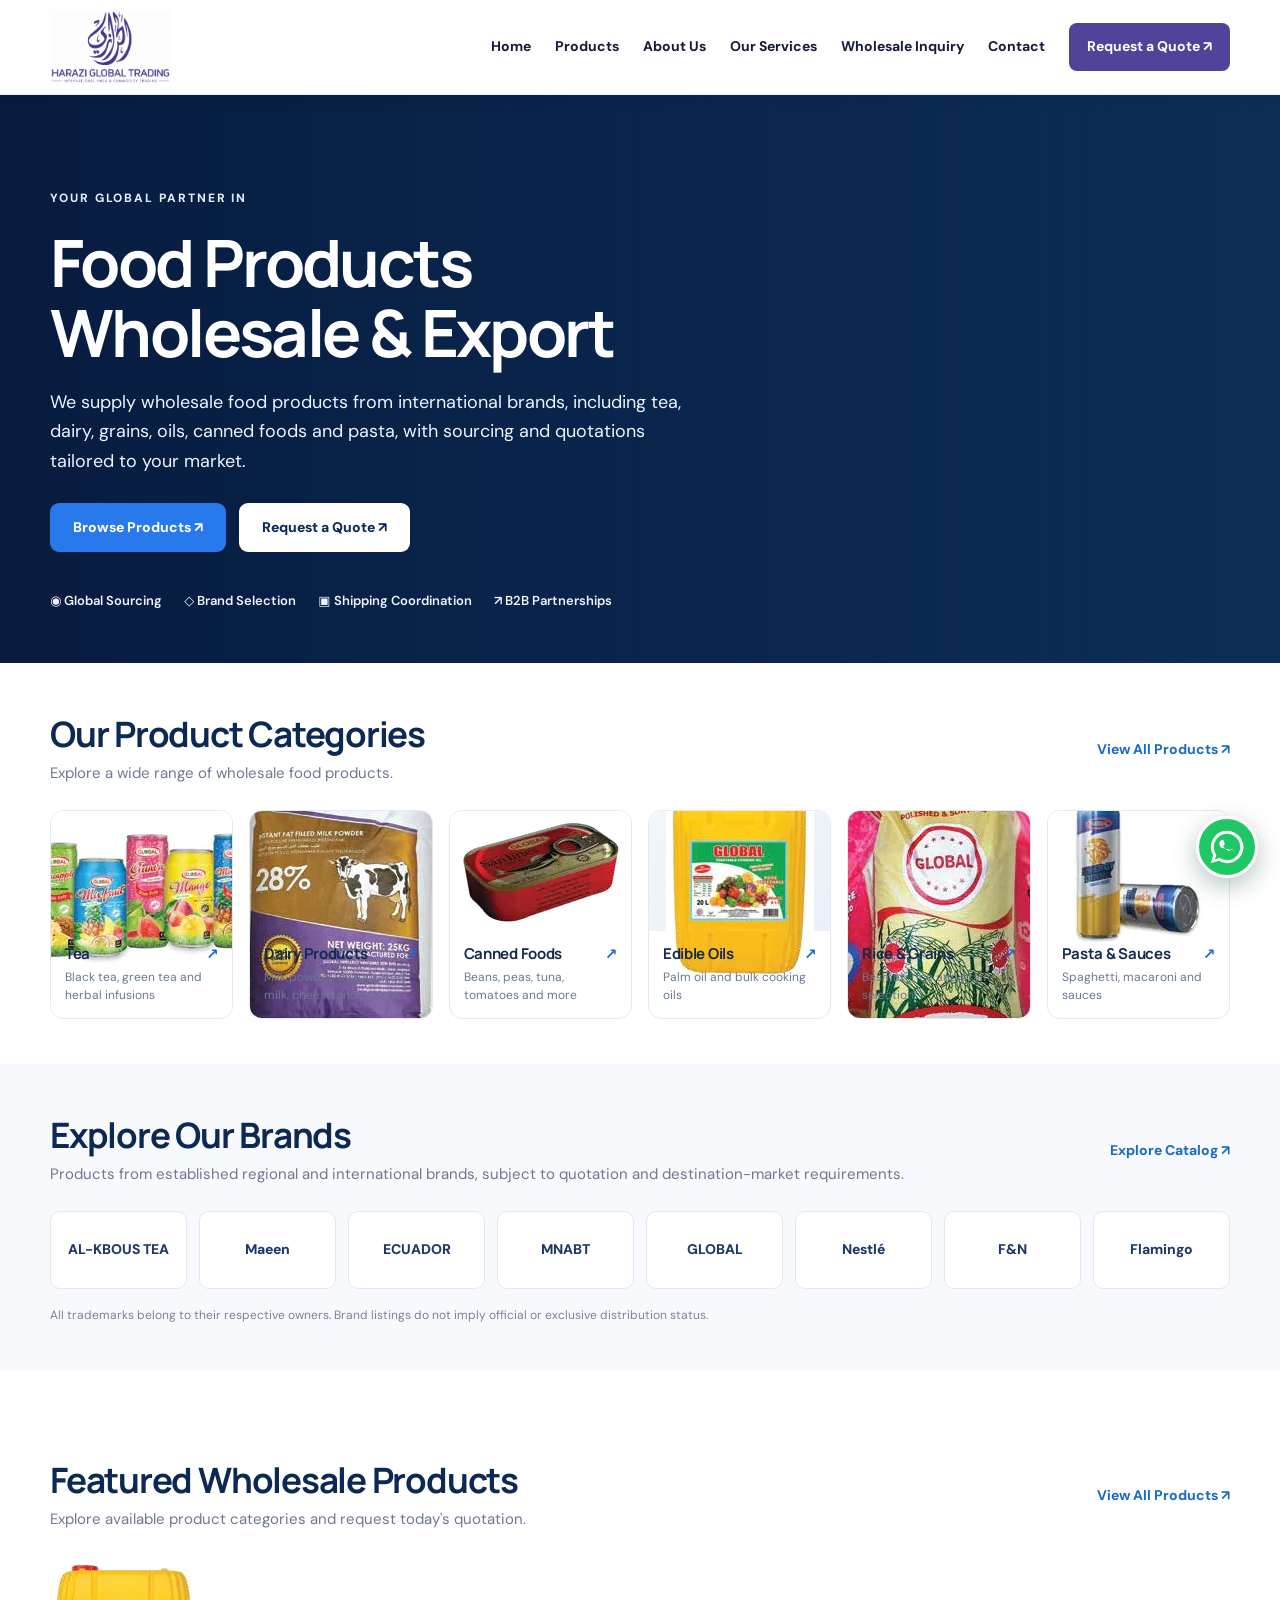
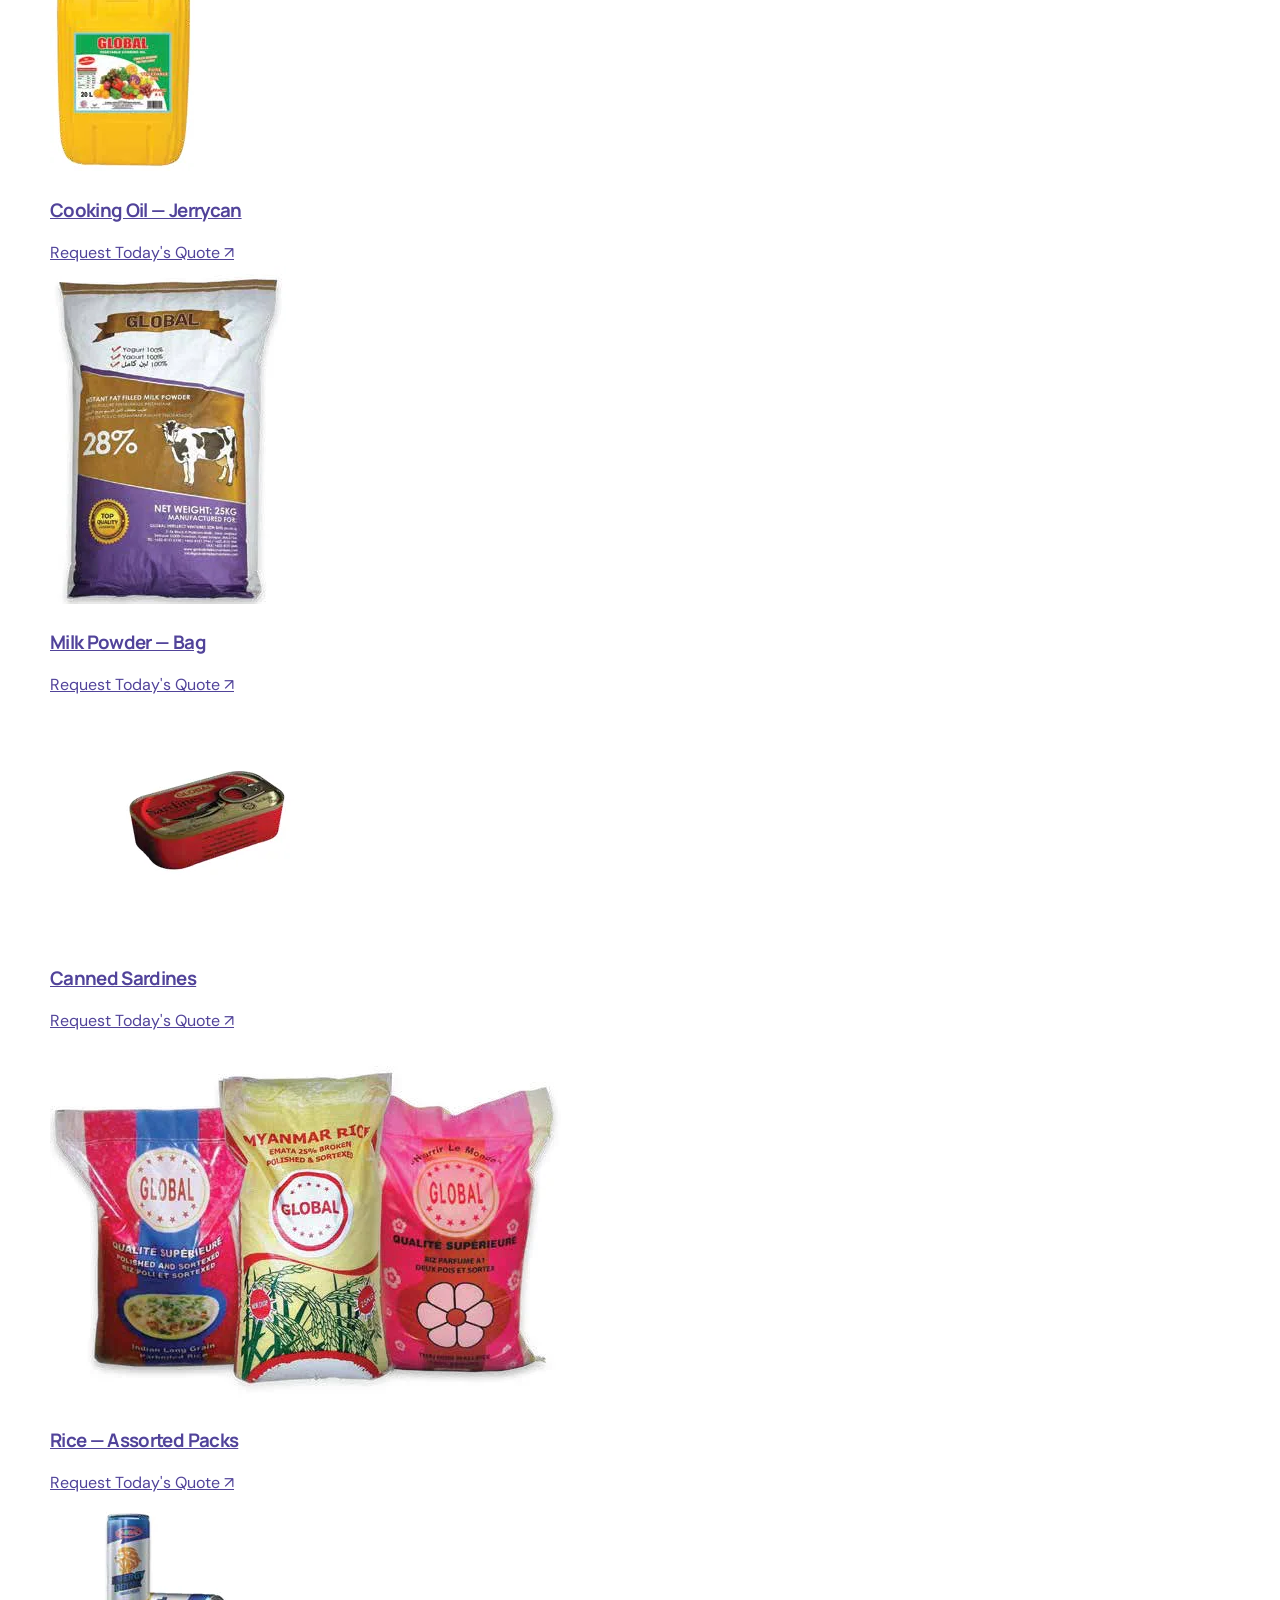
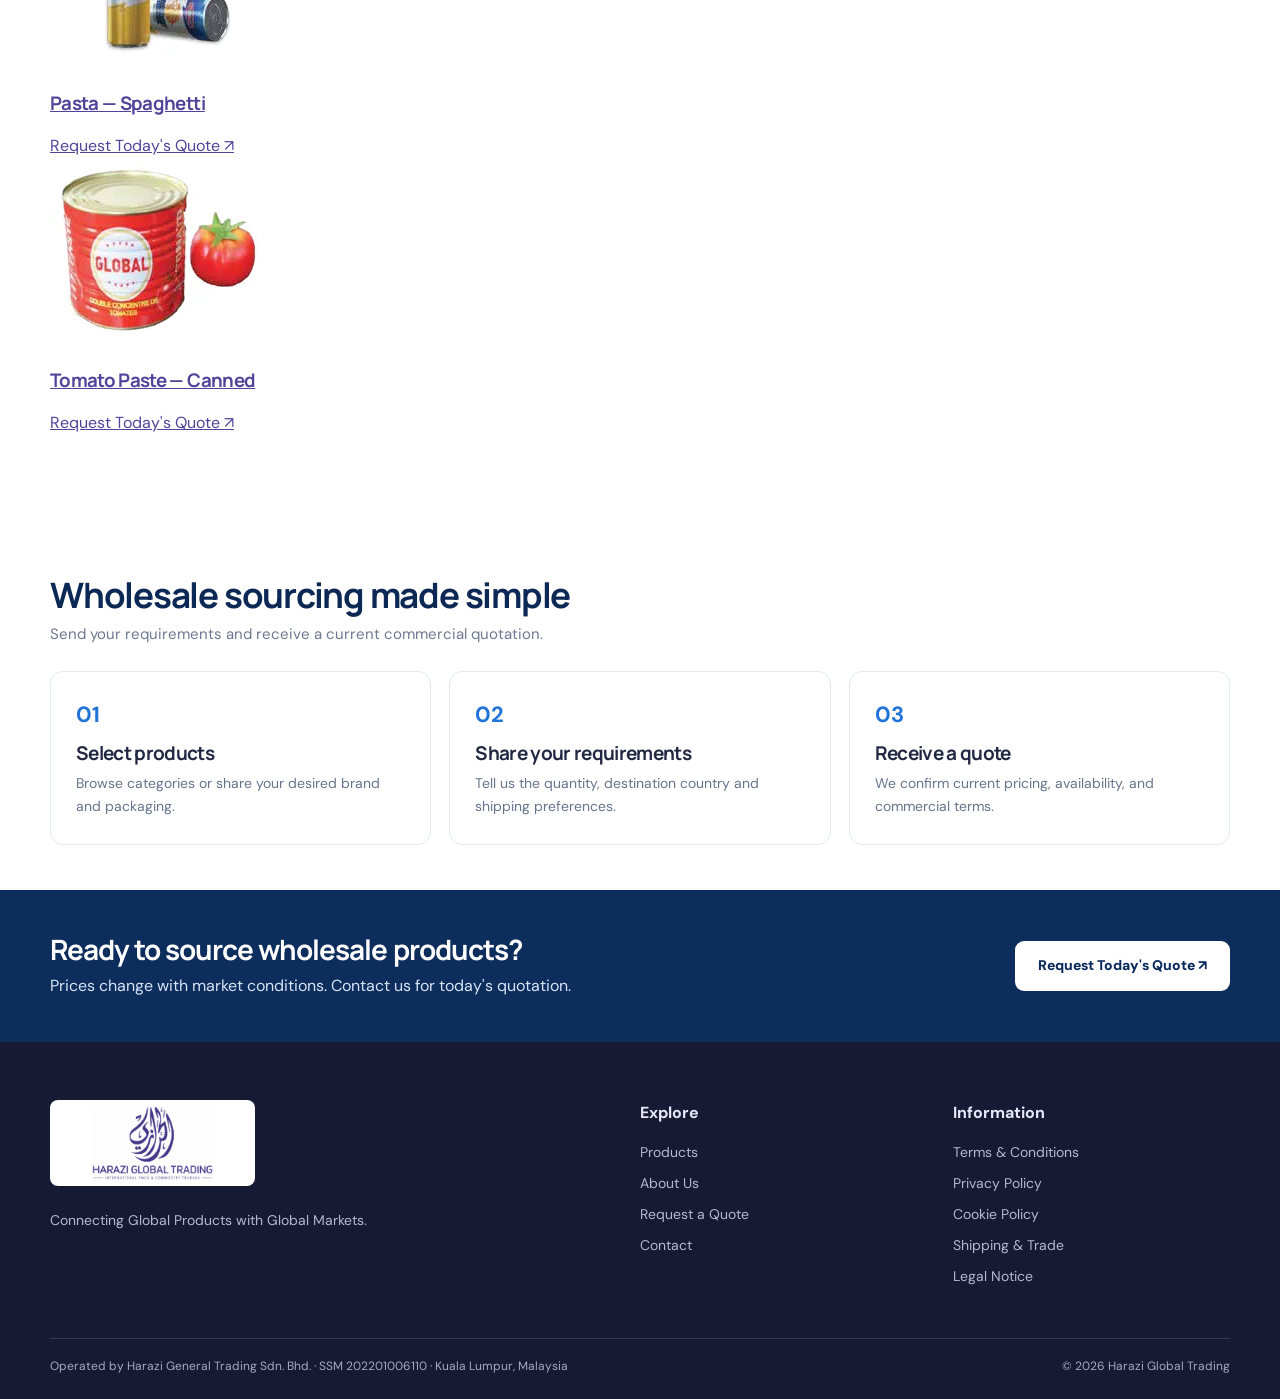
==== commit 82d8e8ef: "Implement approved wholesale homepage with original logo and featured product images" ====
--- a/index.html
+++ b/index.html
@@ -1,2 +1,2 @@
 <!DOCTYPE html>
-<html lang="en"><head><meta charset="utf-8"/><meta content="width=device-width,initial-scale=1" name="viewport"/><title>International Wholesale FMCG &amp; Commodities | Harazi Global Trading</title><meta content="Harazi Global Trading international wholesale FMCG and commodities sourcing from Malaysia." name="description"/><link href="style.css" rel="stylesheet"/></head><body><header class="site-header"><div class="container nav-wrap"><a aria-label="Harazi Global Trading home" class="brand" href="index.html"><img alt="Harazi Global Trading logo" src="brand-logo.png"/></a><button aria-controls="primary-nav" aria-expanded="false" aria-label="Open navigation" class="menu-toggle" type="button"><span></span><span></span><span></span></button><nav aria-label="Main navigation" class="nav-links" id="primary-nav"><a href="index.html">Home</a><a href="products.html">Products</a><a href="about.html">About Us</a><a href="inquiry.html">Wholesale Inquiry</a><a href="contact.html">Contact</a><a class="nav-cta" href="inquiry.html">Request a Quote ↗</a></nav></div></header><main><section class="home-hero"><div class="container home-hero-content"><span class="home-hero-kicker">INTERNATIONAL WHOLESALE & EXPORT</span><h1>Global Food Products<br>for Your Business</h1><p>Explore wholesale food products, tea, dairy, grains, edible oils and international FMCG. Request tailored quotations for your market.</p><div class="home-hero-actions"><a class="home-primary-btn" href="products.html">Browse Products ↗</a><a class="home-secondary-btn" href="inquiry.html">Request a Quote ↗</a></div><div class="home-hero-points"><span>◉ Global Supply</span><span>◇ Wholesale Focus</span><span>▣ Export Enquiries</span><span>↗ B2B Partnerships</span></div></div></section><section class="home-categories section"><div class="container"><div class="home-section-title"><div><h2>Our Product Categories</h2><p>Explore a wide range of wholesale food products.</p></div><a href="products.html">View All Products ↗</a></div><div class="home-category-grid"><a class="home-category-card" href="products.html?category=Tea%20%26%20Herbal"><div class="home-category-art" aria-hidden="true">🍵</div><div class="home-category-copy"><h3>Tea <span>↗</span></h3><p>Black tea, green tea and herbal infusions</p></div></a><a class="home-category-card" href="products.html?category=Dairy%20%26%20Milk"><div class="home-category-art" aria-hidden="true">🥛</div><div class="home-category-copy"><h3>Dairy Products <span>↗</span></h3><p>Milk powder, evaporated milk, cheese and cream</p></div></a><a class="home-category-card" href="products.html?category=Canned%20Foods"><div class="home-category-art" aria-hidden="true">🥫</div><div class="home-category-copy"><h3>Canned Foods <span>↗</span></h3><p>Beans, peas, tuna, tomatoes and more</p></div></a><a class="home-category-card" href="products.html?category=Edible%20Oils"><div class="home-category-art" aria-hidden="true">🫒</div><div class="home-category-copy"><h3>Edible Oils <span>↗</span></h3><p>Palm oil and bulk cooking oils</p></div></a><a class="home-category-card" href="products.html?category=Rice%20%26%20Grains"><div class="home-category-art" aria-hidden="true">🌾</div><div class="home-category-copy"><h3>Rice & Grains <span>↗</span></h3><p>Basmati rice and grain selection</p></div></a><a class="home-category-card" href="products.html?category=Pasta%20%26%20Sauces"><div class="home-category-art" aria-hidden="true">🍝</div><div class="home-category-copy"><h3>Pasta & Sauces <span>↗</span></h3><p>Spaghetti, macaroni and sauces</p></div></a></div></div></section><section class="home-brands section"><div class="container"><div class="home-section-title"><div><h2>Explore Our Brands</h2><p>Products from established regional and international brands, subject to quotation and destination-market requirements.</p></div><a href="products.html">Explore Catalog ↗</a></div><div class="home-brand-grid"><span>AL-KBOUS</span><span>Maeen</span><span>ECUADOR</span><span>MNABT</span><span>GLOBAL</span><span>Nestlé</span><span>F&amp;N</span><span>Flamingo</span></div><p class="home-brand-note">All trademarks belong to their respective owners. Brand listings do not imply official or exclusive distribution status.</p></div></section><section class="home-process section"><div class="container"><div class="home-section-title"><div><h2>Wholesale sourcing made simple</h2><p>Send your requirements and receive a current commercial quotation.</p></div></div><div class="home-process-grid"><article><b>01</b><h3>Select products</h3><p>Browse categories or share your desired brand and packaging.</p></article><article><b>02</b><h3>Share your requirements</h3><p>Tell us the quantity, destination country and shipping preferences.</p></article><article><b>03</b><h3>Receive a quote</h3><p>We confirm current pricing, availability, and commercial terms.</p></article></div></div></section><section class="home-bottom-cta"><div class="container home-bottom-cta-inner"><div><h2>Ready to source wholesale products?</h2><p>Prices change with market conditions. Contact us for today's quotation.</p></div><a class="home-secondary-btn" href="inquiry.html">Request Today's Quote ↗</a></div></section></main><footer class="site-footer"><div class="container"><div class="footer-top"><div><img alt="Harazi Global Trading" class="footer-logo" src="brand-logo.png"/><p>Connecting Global Products with Global Markets.</p></div><div><strong>Explore</strong><a href="products.html">Products</a><a href="about.html">About Us</a><a href="inquiry.html">Request a Quote</a><a href="contact.html">Contact</a></div><div><strong>Information</strong><a href="terms.html">Terms &amp; Conditions</a><a href="privacy.html">Privacy Policy</a><a href="cookies.html">Cookie Policy</a><a href="shipping.html">Shipping &amp; Trade</a><a href="legal.html">Legal Notice</a></div></div><div class="footer-bottom">Operated by Harazi General Trading Sdn. Bhd. · SSM 202201006110 · Kuala Lumpur, Malaysia <span>© 2026 Harazi Global Trading</span></div></div></footer><script>document.querySelector(".menu-toggle")?.addEventListener("click",function(){const n=document.querySelector("#primary-nav");const open=n.classList.toggle("open");this.setAttribute("aria-expanded",String(open));this.setAttribute("aria-label",open?"Close navigation":"Open navigation")});</script><a class="floating-whatsapp" href="https://wa.me/96892960800" target="_blank" rel="noopener noreferrer" aria-label="Chat with Harazi Global Trading on WhatsApp" title="Chat with us on WhatsApp"><svg viewBox="0 0 32 32" aria-hidden="true" fill="currentColor"><path d="M16 .8A15.1 15.1 0 0 0 3 23.6L.8 31l7.6-2A15.2 15.2 0 1 0 16 .8zm0 27.6a12.3 12.3 0 0 1-6.3-1.7l-.5-.3-4.5 1.2 1.2-4.4-.3-.5A12.4 12.4 0 1 1 16 28.4zm6.8-9.2c-.4-.2-2.2-1.1-2.5-1.2-.3-.1-.5-.2-.7.2-.2.3-.9 1.2-1.1 1.4-.2.2-.4.3-.8.1a10.2 10.2 0 0 1-3-1.8 11.4 11.4 0 0 1-2.1-2.6c-.2-.4 0-.6.2-.8l.6-.7c.2-.2.2-.4.4-.6.1-.2 0-.5 0-.7l-1.1-2.7c-.3-.6-.6-.5-.8-.5h-.7c-.3 0-.7.1-1 .5s-1.3 1.3-1.3 3.1 1.3 3.5 1.6 3.7 3.9 5.2c2.8 1.8 4.9 2.3 6.6 2.1 1-.1 2.2-1 2.5-2 .3-.9.3-1.7.2-1.9-.1-.1-.3-.2-.7-.4z"/></svg></a></body></html>+<html lang="en"><head><meta charset="utf-8"/><meta content="width=device-width,initial-scale=1" name="viewport"/><title>International Wholesale FMCG &amp; Commodities | Harazi Global Trading</title><meta content="Harazi Global Trading international wholesale FMCG and commodities sourcing from Malaysia." name="description"/><link href="style.css" rel="stylesheet"/></head><body><header class="site-header"><div class="container nav-wrap"><a aria-label="Harazi Global Trading home" class="brand" href="index.html"><img alt="Harazi Global Trading logo" src="brand-logo.png"/></a><button aria-controls="primary-nav" aria-expanded="false" aria-label="Open navigation" class="menu-toggle" type="button"><span></span><span></span><span></span></button><nav aria-label="Main navigation" class="nav-links" id="primary-nav"><a href="index.html">Home</a><a href="products.html">Products</a><a href="about.html">About Us</a><a href="shipping.html">Our Services</a><a href="inquiry.html">Wholesale Inquiry</a><a href="contact.html">Contact</a><a class="nav-cta" href="inquiry.html">Request a Quote ↗</a></nav></div></header><main><section class="home-hero"><div class="container home-hero-content"><span class="home-hero-kicker">YOUR GLOBAL PARTNER IN</span><h1>Food Products<br>Wholesale &amp; Export</h1><p>We supply wholesale food products from international brands, including tea, dairy, grains, oils, canned foods and pasta, with sourcing and quotations tailored to your market.</p><div class="home-hero-actions"><a class="home-primary-btn" href="products.html">Browse Products ↗</a><a class="home-secondary-btn" href="inquiry.html">Request a Quote ↗</a></div><div class="home-hero-points"><span>◉ Global Sourcing</span><span>◇ Brand Selection</span><span>▣ Shipping Coordination</span><span>↗ B2B Partnerships</span></div></div></section><section class="home-categories section"><div class="container"><div class="home-section-title"><div><h2>Our Product Categories</h2><p>Explore a wide range of wholesale food products.</p></div><a href="products.html">View All Products ↗</a></div><div class="home-category-grid"><a class="home-category-card" href="products.html?category=Tea%20%26%20Herbal"><div class="home-category-art" aria-hidden="true"><img src="assets/products/product-11.webp" loading="lazy" alt="Tea wholesale products"/></div><div class="home-category-copy"><h3>Tea <span>↗</span></h3><p>Black tea, green tea and herbal infusions</p></div></a><a class="home-category-card" href="products.html?category=Dairy%20%26%20Milk"><div class="home-category-art" aria-hidden="true"><img src="assets/products/product-07.webp" loading="lazy" alt="Dairy Products wholesale products"/></div><div class="home-category-copy"><h3>Dairy Products <span>↗</span></h3><p>Milk powder, evaporated milk, cheese and cream</p></div></a><a class="home-category-card" href="products.html?category=Canned%20Foods"><div class="home-category-art" aria-hidden="true"><img src="assets/products/product-10.webp" loading="lazy" alt="Canned Foods wholesale products"/></div><div class="home-category-copy"><h3>Canned Foods <span>↗</span></h3><p>Beans, peas, tuna, tomatoes and more</p></div></a><a class="home-category-card" href="products.html?category=Edible%20Oils"><div class="home-category-art" aria-hidden="true"><img src="assets/products/product-01.webp" loading="lazy" alt="Edible Oils wholesale products"/></div><div class="home-category-copy"><h3>Edible Oils <span>↗</span></h3><p>Palm oil and bulk cooking oils</p></div></a><a class="home-category-card" href="products.html?category=Rice%20%26%20Grains"><div class="home-category-art" aria-hidden="true"><img src="assets/products/product-08.webp" loading="lazy" alt="Rice & Grains wholesale products"/></div><div class="home-category-copy"><h3>Rice & Grains <span>↗</span></h3><p>Basmati rice and grain selection</p></div></a><a class="home-category-card" href="products.html?category=Pasta%20%26%20Sauces"><div class="home-category-art" aria-hidden="true"><img src="assets/products/product-12.webp" loading="lazy" alt="Pasta & Sauces wholesale products"/></div><div class="home-category-copy"><h3>Pasta & Sauces <span>↗</span></h3><p>Spaghetti, macaroni and sauces</p></div></a></div></div></section><section class="home-brands section"><div class="container"><div class="home-section-title"><div><h2>Explore Our Brands</h2><p>Products from established regional and international brands, subject to quotation and destination-market requirements.</p></div><a href="products.html">Explore Catalog ↗</a></div><div class="home-brand-grid"><span>AL-KBOUS TEA</span><span>Maeen</span><span>ECUADOR</span><span>MNABT</span><span>GLOBAL</span><span>Nestlé</span><span>F&amp;N</span><span>Flamingo</span></div><p class="home-brand-note">All trademarks belong to their respective owners. Brand listings do not imply official or exclusive distribution status.</p></div></section><section class="home-featured section"><div class="container"><div class="home-section-title"><div><h2>Featured Wholesale Products</h2><p>Explore available product categories and request today's quotation.</p></div><a href="products.html">View All Products ↗</a></div><div class="home-featured-grid"><a class="home-featured-card" href="inquiry.html?category=Edible%20Oils&amp;product=Cooking%20Oil%20%E2%80%94%20Jerrycan"><div><img src="assets/products/product-01.webp" loading="lazy" alt="Cooking Oil — Jerrycan"/></div><h3>Cooking Oil — Jerrycan</h3><span>Request Today's Quote ↗</span></a><a class="home-featured-card" href="inquiry.html?category=Dairy%20%26%20Milk&amp;product=Milk%20Powder%20%E2%80%94%20Bag"><div><img src="assets/products/product-07.webp" loading="lazy" alt="Milk Powder — Bag"/></div><h3>Milk Powder — Bag</h3><span>Request Today's Quote ↗</span></a><a class="home-featured-card" href="inquiry.html?category=Canned%20Foods&amp;product=Canned%20Sardines"><div><img src="assets/products/product-10.webp" loading="lazy" alt="Canned Sardines"/></div><h3>Canned Sardines</h3><span>Request Today's Quote ↗</span></a><a class="home-featured-card" href="inquiry.html?category=Rice%20%26%20Grains&amp;product=Rice%20%E2%80%94%20Assorted%20Packs"><div><img src="assets/products/product-08.webp" loading="lazy" alt="Rice — Assorted Packs"/></div><h3>Rice — Assorted Packs</h3><span>Request Today's Quote ↗</span></a><a class="home-featured-card" href="inquiry.html?category=Pasta%20%26%20Sauces&amp;product=Pasta%20%E2%80%94%20Spaghetti"><div><img src="assets/products/product-12.webp" loading="lazy" alt="Pasta — Spaghetti"/></div><h3>Pasta — Spaghetti</h3><span>Request Today's Quote ↗</span></a><a class="home-featured-card" href="inquiry.html?category=Pasta%20%26%20Sauces&amp;product=Tomato%20Paste%20%E2%80%94%20Canned"><div><img src="assets/products/product-13.webp" loading="lazy" alt="Tomato Paste — Canned"/></div><h3>Tomato Paste — Canned</h3><span>Request Today's Quote ↗</span></a></div></div></section><section class="home-process section"><div class="container"><div class="home-section-title"><div><h2>Wholesale sourcing made simple</h2><p>Send your requirements and receive a current commercial quotation.</p></div></div><div class="home-process-grid"><article><b>01</b><h3>Select products</h3><p>Browse categories or share your desired brand and packaging.</p></article><article><b>02</b><h3>Share your requirements</h3><p>Tell us the quantity, destination country and shipping preferences.</p></article><article><b>03</b><h3>Receive a quote</h3><p>We confirm current pricing, availability, and commercial terms.</p></article></div></div></section><section class="home-bottom-cta"><div class="container home-bottom-cta-inner"><div><h2>Ready to source wholesale products?</h2><p>Prices change with market conditions. Contact us for today's quotation.</p></div><a class="home-secondary-btn" href="inquiry.html">Request Today's Quote ↗</a></div></section></main><footer class="site-footer"><div class="container"><div class="footer-top"><div><img alt="Harazi Global Trading" class="footer-logo" src="brand-logo.png"/><p>Connecting Global Products with Global Markets.</p></div><div><strong>Explore</strong><a href="products.html">Products</a><a href="about.html">About Us</a><a href="inquiry.html">Request a Quote</a><a href="contact.html">Contact</a></div><div><strong>Information</strong><a href="terms.html">Terms &amp; Conditions</a><a href="privacy.html">Privacy Policy</a><a href="cookies.html">Cookie Policy</a><a href="shipping.html">Shipping &amp; Trade</a><a href="legal.html">Legal Notice</a></div></div><div class="footer-bottom">Operated by Harazi General Trading Sdn. Bhd. · SSM 202201006110 · Kuala Lumpur, Malaysia <span>© 2026 Harazi Global Trading</span></div></div></footer><script>document.querySelector(".menu-toggle")?.addEventListener("click",function(){const n=document.querySelector("#primary-nav");const open=n.classList.toggle("open");this.setAttribute("aria-expanded",String(open));this.setAttribute("aria-label",open?"Close navigation":"Open navigation")});</script><a class="floating-whatsapp" href="https://wa.me/96892960800" target="_blank" rel="noopener noreferrer" aria-label="Chat with Harazi Global Trading on WhatsApp" title="Chat with us on WhatsApp"><svg viewBox="0 0 32 32" aria-hidden="true" fill="currentColor"><path d="M16 .8A15.1 15.1 0 0 0 3 23.6L.8 31l7.6-2A15.2 15.2 0 1 0 16 .8zm0 27.6a12.3 12.3 0 0 1-6.3-1.7l-.5-.3-4.5 1.2 1.2-4.4-.3-.5A12.4 12.4 0 1 1 16 28.4zm6.8-9.2c-.4-.2-2.2-1.1-2.5-1.2-.3-.1-.5-.2-.7.2-.2.3-.9 1.2-1.1 1.4-.2.2-.4.3-.8.1a10.2 10.2 0 0 1-3-1.8 11.4 11.4 0 0 1-2.1-2.6c-.2-.4 0-.6.2-.8l.6-.7c.2-.2.2-.4.4-.6.1-.2 0-.5 0-.7l-1.1-2.7c-.3-.6-.6-.5-.8-.5h-.7c-.3 0-.7.1-1 .5s-1.3 1.3-1.3 3.1 1.3 3.5 1.6 3.7 3.9 5.2c2.8 1.8 4.9 2.3 6.6 2.1 1-.1 2.2-1 2.5-2 .3-.9.3-1.7.2-1.9-.1-.1-.3-.2-.7-.4z"/></svg></a></body></html>
--- a/style.css
+++ b/style.css
@@ -12,3 +12,32 @@
 .catalog-card .catalog-body a{display:inline-block;align-self:flex-start;margin-top:auto;line-height:1.5}
 @media(max-width:750px){.catalog-card .catalog-image{height:210px;min-height:210px;max-height:210px}.catalog-card .catalog-image img{max-height:170px!important}}
 @media(max-width:480px){.catalog-card .catalog-image{height:235px;min-height:235px;max-height:235px}.catalog-card .catalog-image img{max-height:195px!important}}
+
+/* Harazi Global Trading refreshed homepage — uses the existing approved brand-logo.png */
+.home-hero{position:relative;color:#fff;background:linear-gradient(90deg,rgba(7,26,61,.94) 0%,rgba(8,33,72,.85) 40%,rgba(8,34,72,.22) 100%),url('https://images.unsplash.com/photo-1578575437130-527eed3abbec?auto=format&fit=crop&w=2000&q=85') center 53%/cover no-repeat,#0d3158}
+.home-hero-content{position:relative;padding-top:94px;padding-bottom:52px;min-height:515px;display:flex;flex-direction:column;align-items:flex-start;justify-content:center}
+.home-hero-kicker{font-size:12px;font-weight:800;letter-spacing:.16em;color:#e0eafa}
+.home-hero h1{font-size:clamp(39px,5.1vw,69px);line-height:1.08;letter-spacing:-.04em;margin:18px 0 20px;max-width:780px}
+.home-hero p{font-size:18px;line-height:1.65;max-width:640px;margin:0;color:#edf3ff}
+.home-hero-actions{display:flex;flex-wrap:wrap;gap:13px;margin:26px 0 38px}
+.home-primary-btn,.home-secondary-btn{display:inline-flex;align-items:center;justify-content:center;gap:10px;padding:13px 23px;border-radius:9px;font-size:14px;font-weight:800;text-decoration:none;transition:transform .2s,background .2s}
+.home-primary-btn{background:#2779ec;color:#fff}.home-secondary-btn{background:#fff;color:#09295b}
+.home-primary-btn:hover,.home-secondary-btn:hover{transform:translateY(-2px)}
+.home-hero-points{display:flex;flex-wrap:wrap;gap:22px;font-size:13px;font-weight:600;color:#eef3fc}
+.home-categories.section,.home-brands.section,.home-process.section{padding-top:50px;padding-bottom:45px}
+.home-section-title{display:flex;justify-content:space-between;align-items:center;gap:18px;margin-bottom:24px}
+.home-section-title h2{font-size:clamp(25px,2.8vw,35px);color:#0c2855;margin:0 0 6px}
+.home-section-title p{margin:0;color:#6e7890;font-size:15px}
+.home-section-title>a{white-space:nowrap;font-size:14px;font-weight:700;color:#1969c7;text-decoration:none}
+.home-category-grid{display:grid;grid-template-columns:repeat(3,minmax(0,1fr));gap:16px}
+.home-category-card{display:block;border:1px solid #e5e9f1;border-radius:13px;overflow:hidden;background:#fff;text-decoration:none;color:#142b50;transition:box-shadow .2s,transform .2s}
+.home-category-card:hover{box-shadow:0 12px 30px #173c701c;transform:translateY(-3px)}
+.home-category-art{height:145px;display:flex;align-items:center;justify-content:center;font-size:78px;background:linear-gradient(135deg,#f1f6fa,#eaf0f7)}
+.home-category-copy{padding:15px 17px 19px}.home-category-copy h3{font-size:17px;letter-spacing:-.02em;margin:0 0 5px;display:flex;justify-content:space-between}.home-category-copy h3 span{color:#1b6bcd}.home-category-copy p{margin:0;font-size:13px;color:#687991;line-height:1.5}
+.home-brands{background:#f7f9fc}.home-brand-grid{display:grid;grid-template-columns:repeat(4,1fr);gap:12px}.home-brand-grid span{min-height:78px;background:white;border:1px solid #e3e8f1;border-radius:10px;display:flex;align-items:center;justify-content:center;text-align:center;padding:10px;font-size:19px;font-weight:800;color:#1d3768}.home-brand-note{font-size:12px;color:#798398;margin:17px 0 0}
+.home-process-grid{display:grid;grid-template-columns:repeat(3,1fr);gap:18px}.home-process-grid article{padding:25px;border:1px solid #e3e8f1;border-radius:13px;background:#fff}.home-process-grid b{color:#2174d6;font-size:22px}.home-process-grid h3{font-size:19px;margin:8px 0}.home-process-grid p{color:#66748c;font-size:14px;margin:0}
+.home-bottom-cta{background:#0d2d5c;color:#fff;padding:43px 0}.home-bottom-cta-inner{display:flex;justify-content:space-between;align-items:center;gap:24px}.home-bottom-cta h2{color:#fff;font-size:28px;margin:0 0 7px}.home-bottom-cta p{margin:0;color:#d8e4f6}
+.floating-whatsapp{position:fixed;right:22px;bottom:22px;z-index:100;display:flex;align-items:center;justify-content:center;width:62px;height:62px;background:#20c765;color:#fff;border:3px solid #fff;border-radius:50%;box-shadow:0 8px 24px #0d493c50;transition:transform .2s}.floating-whatsapp:hover{transform:scale(1.08);color:#fff}.floating-whatsapp svg{width:34px;height:34px}
+@media(min-width:1000px){.home-category-grid{grid-template-columns:repeat(6,minmax(0,1fr))}.home-category-art{height:120px;font-size:62px}.home-category-copy{padding:14px}.home-category-copy h3{font-size:15px}.home-category-copy p{font-size:12px}.home-brand-grid{grid-template-columns:repeat(8,minmax(0,1fr))}.home-brand-grid span{font-size:14px}}
+@media(max-width:700px){.home-hero{background-position:60% center}.home-hero-content{min-height:490px;padding-top:65px;padding-bottom:40px}.home-hero p{font-size:16px}.home-hero-points{gap:11px 18px}.home-category-grid{grid-template-columns:repeat(2,minmax(0,1fr))}.home-category-art{height:120px;font-size:60px}.home-brand-grid{grid-template-columns:repeat(2,1fr)}.home-process-grid{grid-template-columns:1fr}.home-section-title{align-items:flex-start}.home-section-title>a{font-size:12px}.home-bottom-cta-inner{align-items:flex-start;flex-direction:column}.floating-whatsapp{width:56px;height:56px;right:15px;bottom:15px}}
+@media(max-width:380px){.home-category-grid{grid-template-columns:1fr}.home-hero-actions{flex-direction:column;width:100%}.home-hero-actions a{width:100%}}
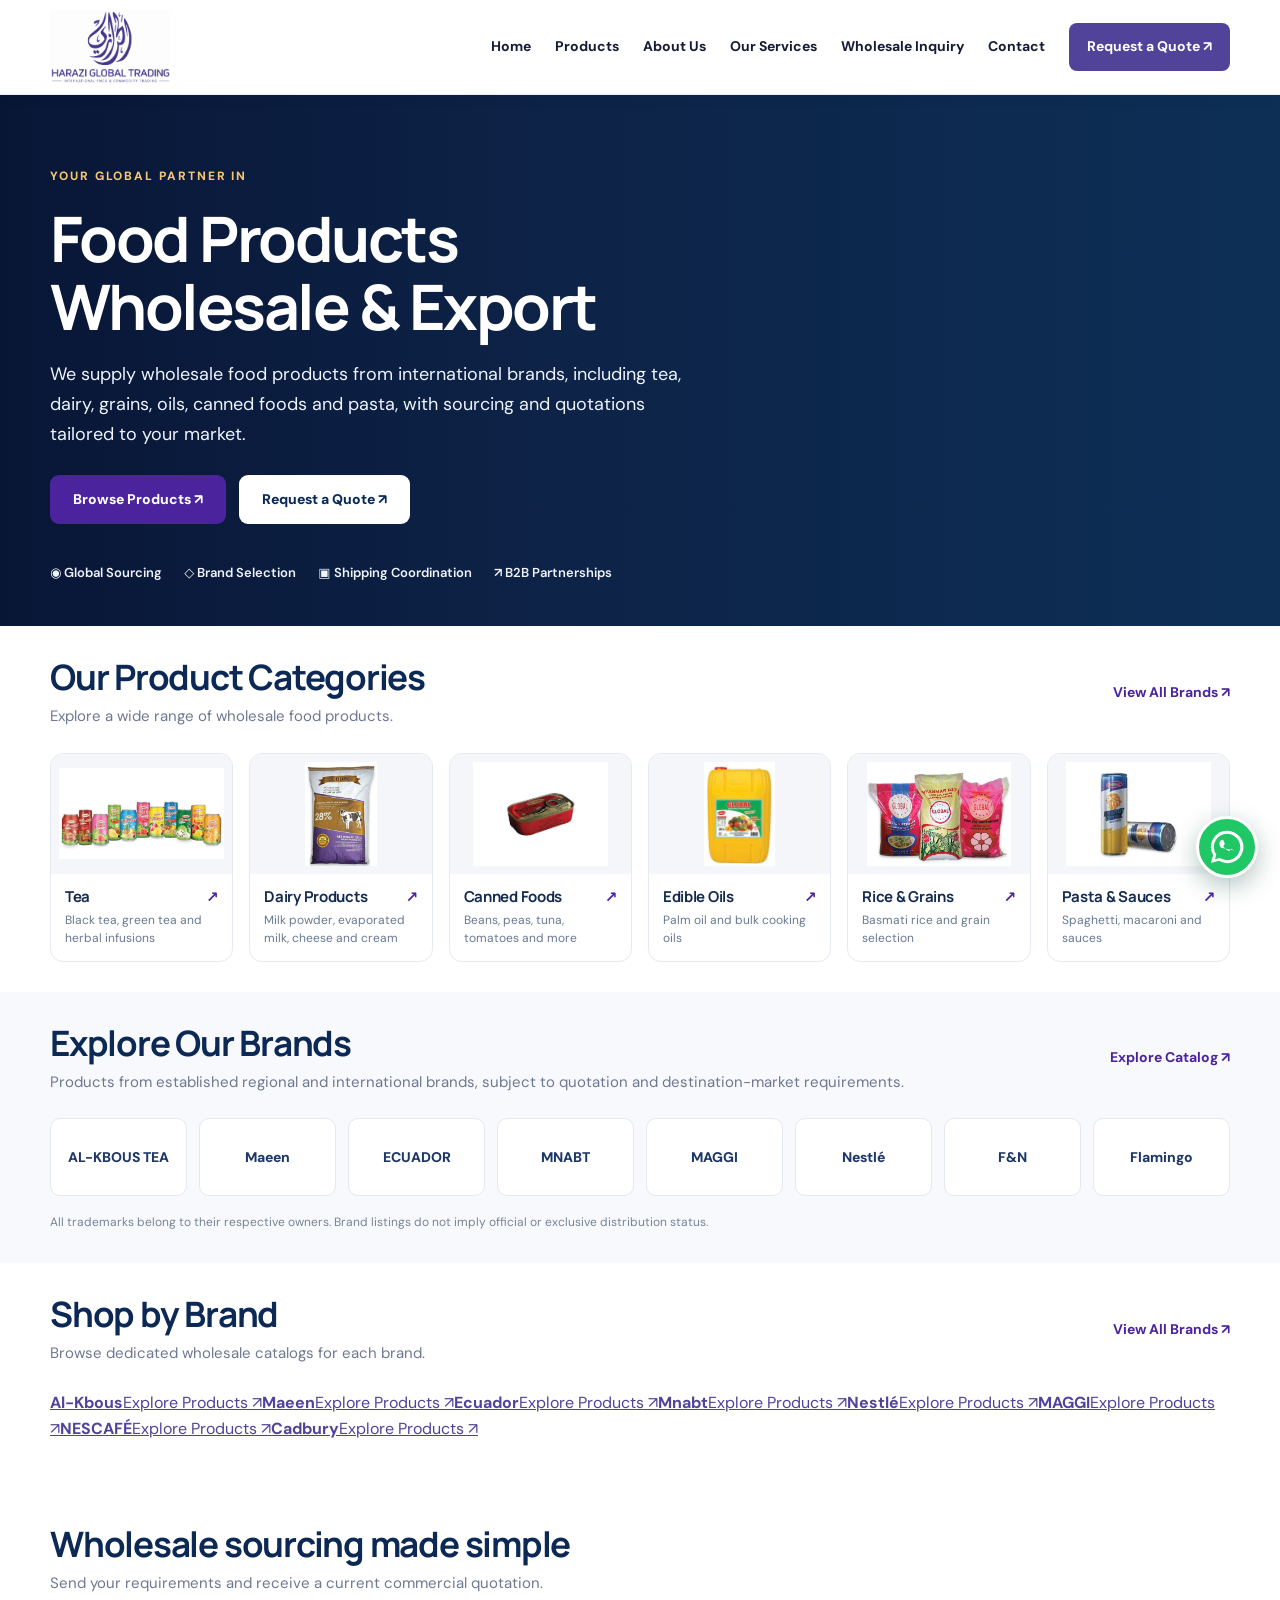
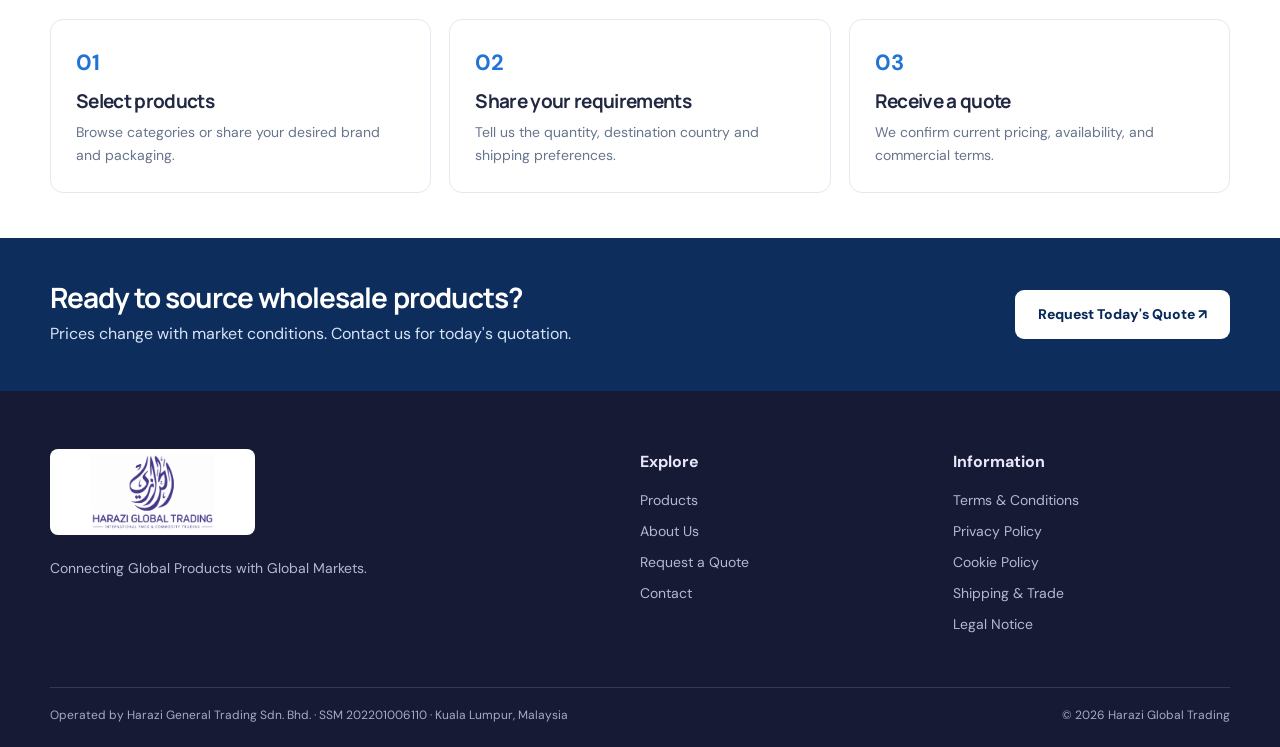
==== commit dc24dbc3: "Remove Global product showcases and link homepage directly to individual brand catalogs" ====
--- a/index.html
+++ b/index.html
@@ -1,2 +1,2 @@
 <!DOCTYPE html>
-<html lang="en"><head><meta charset="utf-8"/><meta content="width=device-width,initial-scale=1" name="viewport"/><title>International Wholesale FMCG &amp; Commodities | Harazi Global Trading</title><meta content="Harazi Global Trading international wholesale FMCG and commodities sourcing from Malaysia." name="description"/><link href="style.css" rel="stylesheet"/></head><body><header class="site-header"><div class="container nav-wrap"><a aria-label="Harazi Global Trading home" class="brand" href="index.html"><img alt="Harazi Global Trading logo" src="brand-logo.png"/></a><button aria-controls="primary-nav" aria-expanded="false" aria-label="Open navigation" class="menu-toggle" type="button"><span></span><span></span><span></span></button><nav aria-label="Main navigation" class="nav-links" id="primary-nav"><a href="index.html">Home</a><a href="products.html">Products</a><a href="about.html">About Us</a><a href="shipping.html">Our Services</a><a href="inquiry.html">Wholesale Inquiry</a><a href="contact.html">Contact</a><a class="nav-cta" href="inquiry.html">Request a Quote ↗</a></nav></div></header><main><section class="home-hero"><div class="container home-hero-content"><span class="home-hero-kicker">YOUR GLOBAL PARTNER IN</span><h1>Food Products<br>Wholesale &amp; Export</h1><p>We supply wholesale food products from international brands, including tea, dairy, grains, oils, canned foods and pasta, with sourcing and quotations tailored to your market.</p><div class="home-hero-actions"><a class="home-primary-btn" href="products.html">Browse Products ↗</a><a class="home-secondary-btn" href="inquiry.html">Request a Quote ↗</a></div><div class="home-hero-points"><span>◉ Global Sourcing</span><span>◇ Brand Selection</span><span>▣ Shipping Coordination</span><span>↗ B2B Partnerships</span></div></div></section><section class="home-categories section"><div class="container"><div class="home-section-title"><div><h2>Our Product Categories</h2><p>Explore a wide range of wholesale food products.</p></div><a href="products.html">View All Products ↗</a></div><div class="home-category-grid"><a class="home-category-card" href="products.html?category=Tea%20%26%20Herbal"><div class="home-category-art" aria-hidden="true"><img src="assets/products/product-11.webp" loading="lazy" alt="Tea wholesale products"/></div><div class="home-category-copy"><h3>Tea <span>↗</span></h3><p>Black tea, green tea and herbal infusions</p></div></a><a class="home-category-card" href="products.html?category=Dairy%20%26%20Milk"><div class="home-category-art" aria-hidden="true"><img src="assets/products/product-07.webp" loading="lazy" alt="Dairy Products wholesale products"/></div><div class="home-category-copy"><h3>Dairy Products <span>↗</span></h3><p>Milk powder, evaporated milk, cheese and cream</p></div></a><a class="home-category-card" href="products.html?category=Canned%20Foods"><div class="home-category-art" aria-hidden="true"><img src="assets/products/product-10.webp" loading="lazy" alt="Canned Foods wholesale products"/></div><div class="home-category-copy"><h3>Canned Foods <span>↗</span></h3><p>Beans, peas, tuna, tomatoes and more</p></div></a><a class="home-category-card" href="products.html?category=Edible%20Oils"><div class="home-category-art" aria-hidden="true"><img src="assets/products/product-01.webp" loading="lazy" alt="Edible Oils wholesale products"/></div><div class="home-category-copy"><h3>Edible Oils <span>↗</span></h3><p>Palm oil and bulk cooking oils</p></div></a><a class="home-category-card" href="products.html?category=Rice%20%26%20Grains"><div class="home-category-art" aria-hidden="true"><img src="assets/products/product-08.webp" loading="lazy" alt="Rice & Grains wholesale products"/></div><div class="home-category-copy"><h3>Rice & Grains <span>↗</span></h3><p>Basmati rice and grain selection</p></div></a><a class="home-category-card" href="products.html?category=Pasta%20%26%20Sauces"><div class="home-category-art" aria-hidden="true"><img src="assets/products/product-12.webp" loading="lazy" alt="Pasta & Sauces wholesale products"/></div><div class="home-category-copy"><h3>Pasta & Sauces <span>↗</span></h3><p>Spaghetti, macaroni and sauces</p></div></a></div></div></section><section class="home-brands section"><div class="container"><div class="home-section-title"><div><h2>Explore Our Brands</h2><p>Products from established regional and international brands, subject to quotation and destination-market requirements.</p></div><a href="products.html">Explore Catalog ↗</a></div><div class="home-brand-grid"><span>AL-KBOUS TEA</span><span>Maeen</span><span>ECUADOR</span><span>MNABT</span><span>GLOBAL</span><span>Nestlé</span><span>F&amp;N</span><span>Flamingo</span></div><p class="home-brand-note">All trademarks belong to their respective owners. Brand listings do not imply official or exclusive distribution status.</p></div></section><section class="home-featured section"><div class="container"><div class="home-section-title"><div><h2>Featured Wholesale Products</h2><p>Explore available product categories and request today's quotation.</p></div><a href="products.html">View All Products ↗</a></div><div class="home-featured-grid"><a class="home-featured-card" href="inquiry.html?category=Edible%20Oils&amp;product=Cooking%20Oil%20%E2%80%94%20Jerrycan"><div><img src="assets/products/product-01.webp" loading="lazy" alt="Cooking Oil — Jerrycan"/></div><h3>Cooking Oil — Jerrycan</h3><span>Request Today's Quote ↗</span></a><a class="home-featured-card" href="inquiry.html?category=Dairy%20%26%20Milk&amp;product=Milk%20Powder%20%E2%80%94%20Bag"><div><img src="assets/products/product-07.webp" loading="lazy" alt="Milk Powder — Bag"/></div><h3>Milk Powder — Bag</h3><span>Request Today's Quote ↗</span></a><a class="home-featured-card" href="inquiry.html?category=Canned%20Foods&amp;product=Canned%20Sardines"><div><img src="assets/products/product-10.webp" loading="lazy" alt="Canned Sardines"/></div><h3>Canned Sardines</h3><span>Request Today's Quote ↗</span></a><a class="home-featured-card" href="inquiry.html?category=Rice%20%26%20Grains&amp;product=Rice%20%E2%80%94%20Assorted%20Packs"><div><img src="assets/products/product-08.webp" loading="lazy" alt="Rice — Assorted Packs"/></div><h3>Rice — Assorted Packs</h3><span>Request Today's Quote ↗</span></a><a class="home-featured-card" href="inquiry.html?category=Pasta%20%26%20Sauces&amp;product=Pasta%20%E2%80%94%20Spaghetti"><div><img src="assets/products/product-12.webp" loading="lazy" alt="Pasta — Spaghetti"/></div><h3>Pasta — Spaghetti</h3><span>Request Today's Quote ↗</span></a><a class="home-featured-card" href="inquiry.html?category=Pasta%20%26%20Sauces&amp;product=Tomato%20Paste%20%E2%80%94%20Canned"><div><img src="assets/products/product-13.webp" loading="lazy" alt="Tomato Paste — Canned"/></div><h3>Tomato Paste — Canned</h3><span>Request Today's Quote ↗</span></a></div></div></section><section class="home-process section"><div class="container"><div class="home-section-title"><div><h2>Wholesale sourcing made simple</h2><p>Send your requirements and receive a current commercial quotation.</p></div></div><div class="home-process-grid"><article><b>01</b><h3>Select products</h3><p>Browse categories or share your desired brand and packaging.</p></article><article><b>02</b><h3>Share your requirements</h3><p>Tell us the quantity, destination country and shipping preferences.</p></article><article><b>03</b><h3>Receive a quote</h3><p>We confirm current pricing, availability, and commercial terms.</p></article></div></div></section><section class="home-bottom-cta"><div class="container home-bottom-cta-inner"><div><h2>Ready to source wholesale products?</h2><p>Prices change with market conditions. Contact us for today's quotation.</p></div><a class="home-secondary-btn" href="inquiry.html">Request Today's Quote ↗</a></div></section></main><footer class="site-footer"><div class="container"><div class="footer-top"><div><img alt="Harazi Global Trading" class="footer-logo" src="brand-logo.png"/><p>Connecting Global Products with Global Markets.</p></div><div><strong>Explore</strong><a href="products.html">Products</a><a href="about.html">About Us</a><a href="inquiry.html">Request a Quote</a><a href="contact.html">Contact</a></div><div><strong>Information</strong><a href="terms.html">Terms &amp; Conditions</a><a href="privacy.html">Privacy Policy</a><a href="cookies.html">Cookie Policy</a><a href="shipping.html">Shipping &amp; Trade</a><a href="legal.html">Legal Notice</a></div></div><div class="footer-bottom">Operated by Harazi General Trading Sdn. Bhd. · SSM 202201006110 · Kuala Lumpur, Malaysia <span>© 2026 Harazi Global Trading</span></div></div></footer><script>document.querySelector(".menu-toggle")?.addEventListener("click",function(){const n=document.querySelector("#primary-nav");const open=n.classList.toggle("open");this.setAttribute("aria-expanded",String(open));this.setAttribute("aria-label",open?"Close navigation":"Open navigation")});</script><a class="floating-whatsapp" href="https://wa.me/96892960800" target="_blank" rel="noopener noreferrer" aria-label="Chat with Harazi Global Trading on WhatsApp" title="Chat with us on WhatsApp"><svg viewBox="0 0 32 32" aria-hidden="true" fill="currentColor"><path d="M16 .8A15.1 15.1 0 0 0 3 23.6L.8 31l7.6-2A15.2 15.2 0 1 0 16 .8zm0 27.6a12.3 12.3 0 0 1-6.3-1.7l-.5-.3-4.5 1.2 1.2-4.4-.3-.5A12.4 12.4 0 1 1 16 28.4zm6.8-9.2c-.4-.2-2.2-1.1-2.5-1.2-.3-.1-.5-.2-.7.2-.2.3-.9 1.2-1.1 1.4-.2.2-.4.3-.8.1a10.2 10.2 0 0 1-3-1.8 11.4 11.4 0 0 1-2.1-2.6c-.2-.4 0-.6.2-.8l.6-.7c.2-.2.2-.4.4-.6.1-.2 0-.5 0-.7l-1.1-2.7c-.3-.6-.6-.5-.8-.5h-.7c-.3 0-.7.1-1 .5s-1.3 1.3-1.3 3.1 1.3 3.5 1.6 3.7 3.9 5.2c2.8 1.8 4.9 2.3 6.6 2.1 1-.1 2.2-1 2.5-2 .3-.9.3-1.7.2-1.9-.1-.1-.3-.2-.7-.4z"/></svg></a></body></html>+<html lang="en"><head><meta charset="utf-8"/><meta content="width=device-width,initial-scale=1" name="viewport"/><title>International Wholesale FMCG &amp; Commodities | Harazi Global Trading</title><meta content="Harazi Global Trading international wholesale FMCG and commodities sourcing from Malaysia." name="description"/><link href="style.css" rel="stylesheet"/></head><body><header class="site-header"><div class="container nav-wrap"><a aria-label="Harazi Global Trading home" class="brand" href="index.html"><img alt="Harazi Global Trading logo" src="brand-logo.png"/></a><button aria-controls="primary-nav" aria-expanded="false" aria-label="Open navigation" class="menu-toggle" type="button"><span></span><span></span><span></span></button><nav aria-label="Main navigation" class="nav-links" id="primary-nav"><a href="index.html">Home</a><a href="products.html">Products</a><a href="about.html">About Us</a><a href="shipping.html">Our Services</a><a href="inquiry.html">Wholesale Inquiry</a><a href="contact.html">Contact</a><a class="nav-cta" href="inquiry.html">Request a Quote ↗</a></nav></div></header><main><section class="home-hero"><div class="container home-hero-content"><span class="home-hero-kicker">YOUR GLOBAL PARTNER IN</span><h1>Food Products<br>Wholesale &amp; Export</h1><p>We supply wholesale food products from international brands, including tea, dairy, grains, oils, canned foods and pasta, with sourcing and quotations tailored to your market.</p><div class="home-hero-actions"><a class="home-primary-btn" href="products.html">Browse Products ↗</a><a class="home-secondary-btn" href="inquiry.html">Request a Quote ↗</a></div><div class="home-hero-points"><span>◉ Global Sourcing</span><span>◇ Brand Selection</span><span>▣ Shipping Coordination</span><span>↗ B2B Partnerships</span></div></div></section><section class="home-categories section"><div class="container"><div class="home-section-title"><div><h2>Our Product Categories</h2><p>Explore a wide range of wholesale food products.</p></div><a href="products.html">View All Brands ↗</a></div><div class="home-category-grid"><a class="home-category-card" href="products.html?category=Tea%20%26%20Herbal"><div class="home-category-art" aria-hidden="true"><img src="assets/products/product-11.webp" loading="lazy" alt="Tea wholesale products"/></div><div class="home-category-copy"><h3>Tea <span>↗</span></h3><p>Black tea, green tea and herbal infusions</p></div></a><a class="home-category-card" href="products.html?category=Dairy%20%26%20Milk"><div class="home-category-art" aria-hidden="true"><img src="assets/products/product-07.webp" loading="lazy" alt="Dairy Products wholesale products"/></div><div class="home-category-copy"><h3>Dairy Products <span>↗</span></h3><p>Milk powder, evaporated milk, cheese and cream</p></div></a><a class="home-category-card" href="products.html?category=Canned%20Foods"><div class="home-category-art" aria-hidden="true"><img src="assets/products/product-10.webp" loading="lazy" alt="Canned Foods wholesale products"/></div><div class="home-category-copy"><h3>Canned Foods <span>↗</span></h3><p>Beans, peas, tuna, tomatoes and more</p></div></a><a class="home-category-card" href="products.html?category=Edible%20Oils"><div class="home-category-art" aria-hidden="true"><img src="assets/products/product-01.webp" loading="lazy" alt="Edible Oils wholesale products"/></div><div class="home-category-copy"><h3>Edible Oils <span>↗</span></h3><p>Palm oil and bulk cooking oils</p></div></a><a class="home-category-card" href="products.html?category=Rice%20%26%20Grains"><div class="home-category-art" aria-hidden="true"><img src="assets/products/product-08.webp" loading="lazy" alt="Rice & Grains wholesale products"/></div><div class="home-category-copy"><h3>Rice & Grains <span>↗</span></h3><p>Basmati rice and grain selection</p></div></a><a class="home-category-card" href="products.html?category=Pasta%20%26%20Sauces"><div class="home-category-art" aria-hidden="true"><img src="assets/products/product-12.webp" loading="lazy" alt="Pasta & Sauces wholesale products"/></div><div class="home-category-copy"><h3>Pasta & Sauces <span>↗</span></h3><p>Spaghetti, macaroni and sauces</p></div></a></div></div></section><section class="home-brands section"><div class="container"><div class="home-section-title"><div><h2>Explore Our Brands</h2><p>Products from established regional and international brands, subject to quotation and destination-market requirements.</p></div><a href="products.html">Explore Catalog ↗</a></div><div class="home-brand-grid"><span>AL-KBOUS TEA</span><span>Maeen</span><span>ECUADOR</span><span>MNABT</span><span>MAGGI</span><span>Nestlé</span><span>F&amp;N</span><span>Flamingo</span></div><p class="home-brand-note">All trademarks belong to their respective owners. Brand listings do not imply official or exclusive distribution status.</p></div></section><section class="home-featured section"><div class="container"><div class="home-section-title"><div><h2>Shop by Brand</h2><p>Browse dedicated wholesale catalogs for each brand.</p></div><a href="products.html">View All Brands ↗</a></div><div class="home-brand-shortcuts"><a href="brand.html?brand=Al-Kbous"><strong>Al-Kbous</strong><span>Explore Products ↗</span></a><a href="brand.html?brand=Maeen"><strong>Maeen</strong><span>Explore Products ↗</span></a><a href="brand.html?brand=Ecuador"><strong>Ecuador</strong><span>Explore Products ↗</span></a><a href="brand.html?brand=Mnabt"><strong>Mnabt</strong><span>Explore Products ↗</span></a><a href="brand.html?brand=Nestl%C3%A9"><strong>Nestlé</strong><span>Explore Products ↗</span></a><a href="brand.html?brand=MAGGI"><strong>MAGGI</strong><span>Explore Products ↗</span></a><a href="brand.html?brand=NESCAF%C3%89"><strong>NESCAFÉ</strong><span>Explore Products ↗</span></a><a href="brand.html?brand=Cadbury"><strong>Cadbury</strong><span>Explore Products ↗</span></a></div></div></section><section class="home-process section"><div class="container"><div class="home-section-title"><div><h2>Wholesale sourcing made simple</h2><p>Send your requirements and receive a current commercial quotation.</p></div></div><div class="home-process-grid"><article><b>01</b><h3>Select products</h3><p>Browse categories or share your desired brand and packaging.</p></article><article><b>02</b><h3>Share your requirements</h3><p>Tell us the quantity, destination country and shipping preferences.</p></article><article><b>03</b><h3>Receive a quote</h3><p>We confirm current pricing, availability, and commercial terms.</p></article></div></div></section><section class="home-bottom-cta"><div class="container home-bottom-cta-inner"><div><h2>Ready to source wholesale products?</h2><p>Prices change with market conditions. Contact us for today's quotation.</p></div><a class="home-secondary-btn" href="inquiry.html">Request Today's Quote ↗</a></div></section></main><footer class="site-footer"><div class="container"><div class="footer-top"><div><img alt="Harazi Global Trading" class="footer-logo" src="brand-logo.png"/><p>Connecting Global Products with Global Markets.</p></div><div><strong>Explore</strong><a href="products.html">Products</a><a href="about.html">About Us</a><a href="inquiry.html">Request a Quote</a><a href="contact.html">Contact</a></div><div><strong>Information</strong><a href="terms.html">Terms &amp; Conditions</a><a href="privacy.html">Privacy Policy</a><a href="cookies.html">Cookie Policy</a><a href="shipping.html">Shipping &amp; Trade</a><a href="legal.html">Legal Notice</a></div></div><div class="footer-bottom">Operated by Harazi General Trading Sdn. Bhd. · SSM 202201006110 · Kuala Lumpur, Malaysia <span>© 2026 Harazi Global Trading</span></div></div></footer><script>document.querySelector(".menu-toggle")?.addEventListener("click",function(){const n=document.querySelector("#primary-nav");const open=n.classList.toggle("open");this.setAttribute("aria-expanded",String(open));this.setAttribute("aria-label",open?"Close navigation":"Open navigation")});</script><a class="floating-whatsapp" href="https://wa.me/96892960800" target="_blank" rel="noopener noreferrer" aria-label="Chat with Harazi Global Trading on WhatsApp" title="Chat with us on WhatsApp"><svg viewBox="0 0 32 32" aria-hidden="true" fill="currentColor"><path d="M16 .8A15.1 15.1 0 0 0 3 23.6L.8 31l7.6-2A15.2 15.2 0 1 0 16 .8zm0 27.6a12.3 12.3 0 0 1-6.3-1.7l-.5-.3-4.5 1.2 1.2-4.4-.3-.5A12.4 12.4 0 1 1 16 28.4zm6.8-9.2c-.4-.2-2.2-1.1-2.5-1.2-.3-.1-.5-.2-.7.2-.2.3-.9 1.2-1.1 1.4-.2.2-.4.3-.8.1a10.2 10.2 0 0 1-3-1.8 11.4 11.4 0 0 1-2.1-2.6c-.2-.4 0-.6.2-.8l.6-.7c.2-.2.2-.4.4-.6.1-.2 0-.5 0-.7l-1.1-2.7c-.3-.6-.6-.5-.8-.5h-.7c-.3 0-.7.1-1 .5s-1.3 1.3-1.3 3.1 1.3 3.5 1.6 3.7 3.9 5.2c2.8 1.8 4.9 2.3 6.6 2.1 1-.1 2.2-1 2.5-2 .3-.9.3-1.7.2-1.9-.1-.1-.3-.2-.7-.4z"/></svg></a></body></html>
--- a/style.css
+++ b/style.css
@@ -41,3 +41,31 @@
 @media(min-width:1000px){.home-category-grid{grid-template-columns:repeat(6,minmax(0,1fr))}.home-category-art{height:120px;font-size:62px}.home-category-copy{padding:14px}.home-category-copy h3{font-size:15px}.home-category-copy p{font-size:12px}.home-brand-grid{grid-template-columns:repeat(8,minmax(0,1fr))}.home-brand-grid span{font-size:14px}}
 @media(max-width:700px){.home-hero{background-position:60% center}.home-hero-content{min-height:490px;padding-top:65px;padding-bottom:40px}.home-hero p{font-size:16px}.home-hero-points{gap:11px 18px}.home-category-grid{grid-template-columns:repeat(2,minmax(0,1fr))}.home-category-art{height:120px;font-size:60px}.home-brand-grid{grid-template-columns:repeat(2,1fr)}.home-process-grid{grid-template-columns:1fr}.home-section-title{align-items:flex-start}.home-section-title>a{font-size:12px}.home-bottom-cta-inner{align-items:flex-start;flex-direction:column}.floating-whatsapp{width:56px;height:56px;right:15px;bottom:15px}}
 @media(max-width:380px){.home-category-grid{grid-template-columns:1fr}.home-hero-actions{flex-direction:column;width:100%}.home-hero-actions a{width:100%}}
+
+/* Approved wholesale homepage refinement, October 2026 */
+.home-hero{background-image:linear-gradient(90deg,rgba(8,20,52,.93) 0%,rgba(13,30,65,.75) 43%,rgba(13,30,65,.1) 100%),url('https://images.unsplash.com/photo-1578575437130-527eed3abbec?auto=format&fit=crop&w=2000&q=85');background-position:center 52%}
+.home-hero-kicker{color:#f4c66d}.home-primary-btn{background:#4b249d}.home-primary-btn:hover{background:#361778}.home-hero-content{min-height:440px;padding-top:72px;padding-bottom:42px}.home-hero h1{font-size:clamp(38px,4.9vw,66px)}
+.home-categories.section,.home-brands.section,.home-featured.section{padding-top:30px;padding-bottom:30px}
+.home-category-art{overflow:hidden;background:#f5f6fa}.home-category-art img{display:block;width:100%;height:100%;object-fit:contain;object-position:center;padding:8px}
+.home-category-copy h3 span{color:#4b249d}.home-section-title>a{color:#4b249d}
+.home-featured-grid{display:grid;grid-template-columns:repeat(3,minmax(0,1fr));gap:15px}
+.home-featured-card{border:1px solid #e5e9f1;border-radius:12px;overflow:hidden;text-decoration:none;color:#162b50;background:#fff;transition:box-shadow .2s,transform .2s}
+.home-featured-card:hover{transform:translateY(-3px);box-shadow:0 10px 25px #162d5c18}
+.home-featured-card>div{height:175px;background:#f8f9fc;display:flex;align-items:center;justify-content:center;padding:15px}
+.home-featured-card img{max-width:100%;max-height:100%;object-fit:contain}
+.home-featured-card h3{font-size:15px;margin:12px 13px 5px;line-height:1.4;min-height:42px}
+.home-featured-card span{display:block;margin:0 13px 15px;color:#4b249d;font-size:12px;font-weight:800}
+@media(min-width:950px){.home-featured-grid{grid-template-columns:repeat(6,minmax(0,1fr))}.home-featured-card>div{height:155px}}
+@media(max-width:540px){.home-featured-grid{grid-template-columns:repeat(2,minmax(0,1fr))}.home-featured-card>div{height:130px}.home-featured-card h3{font-size:13px}}
+
+/* Searchable multi-brand wholesale catalogue */
+.catalog-search-panel{display:flex;flex-wrap:wrap;align-items:center;gap:9px 15px;margin:22px 0 17px;padding:17px 19px;border-radius:12px;border:1px solid #e3e7f0;background:#f8f9fd}
+.catalog-search-panel label{font-weight:800;font-size:14px;color:#16254d;flex-basis:100%}
+.catalog-search-panel input{flex:1 1 260px;min-width:0;min-height:46px;border:1px solid #d7dbe6;border-radius:8px;padding:10px 14px;background:#fff;color:#1d2d4b;font:inherit}
+.catalog-search-panel input:focus{outline:2px solid #7254ba;outline-offset:1px}
+.catalog-search-panel span{font-size:13px;color:#5c6681;font-weight:700}
+.catalog-filters{display:flex;flex-wrap:wrap;gap:8px}
+.catalog-card[hidden]{display:none!important}
+.catalog-new .catalog-body{min-height:220px}
+.catalog-new .catalog-body h3{font-size:17px}
+@media(max-width:650px){.catalog-search-panel{padding:13px}.catalog-search-panel input{flex-basis:100%}.catalog-new .catalog-body{min-height:0}}
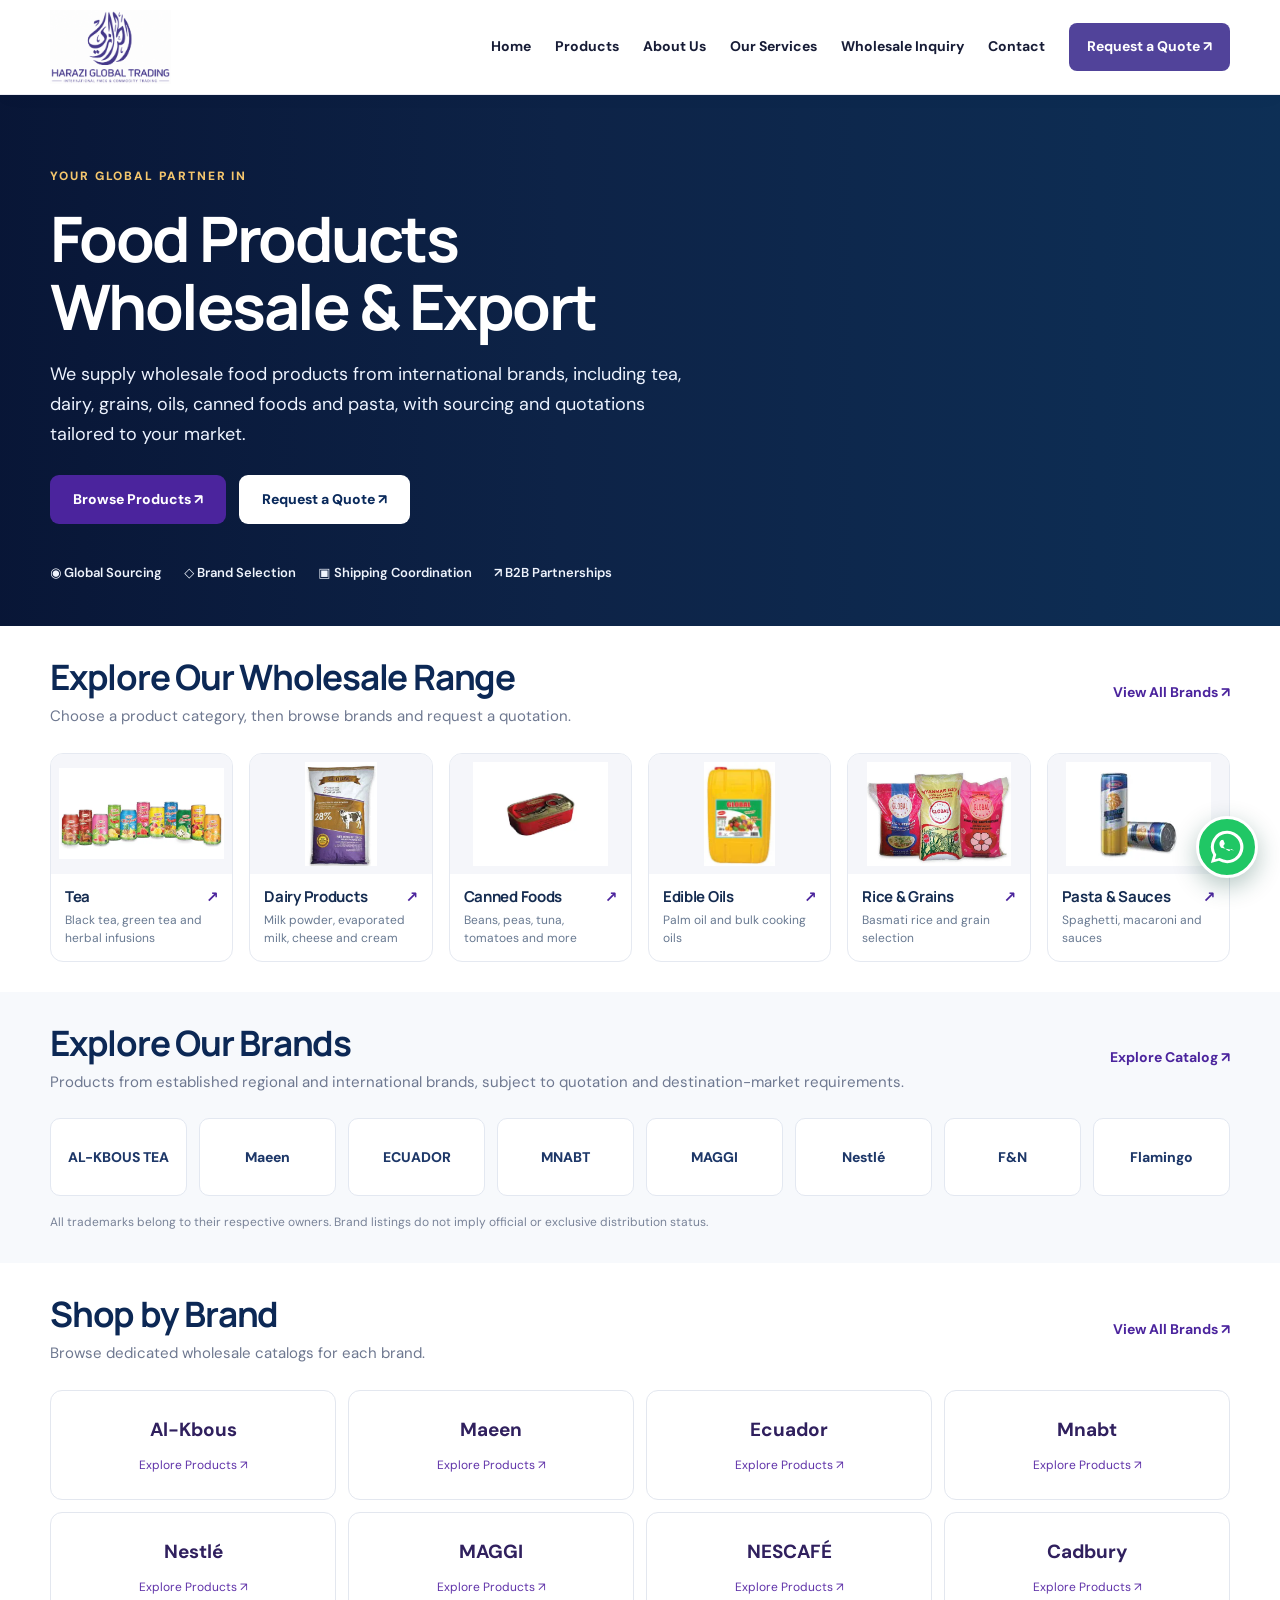
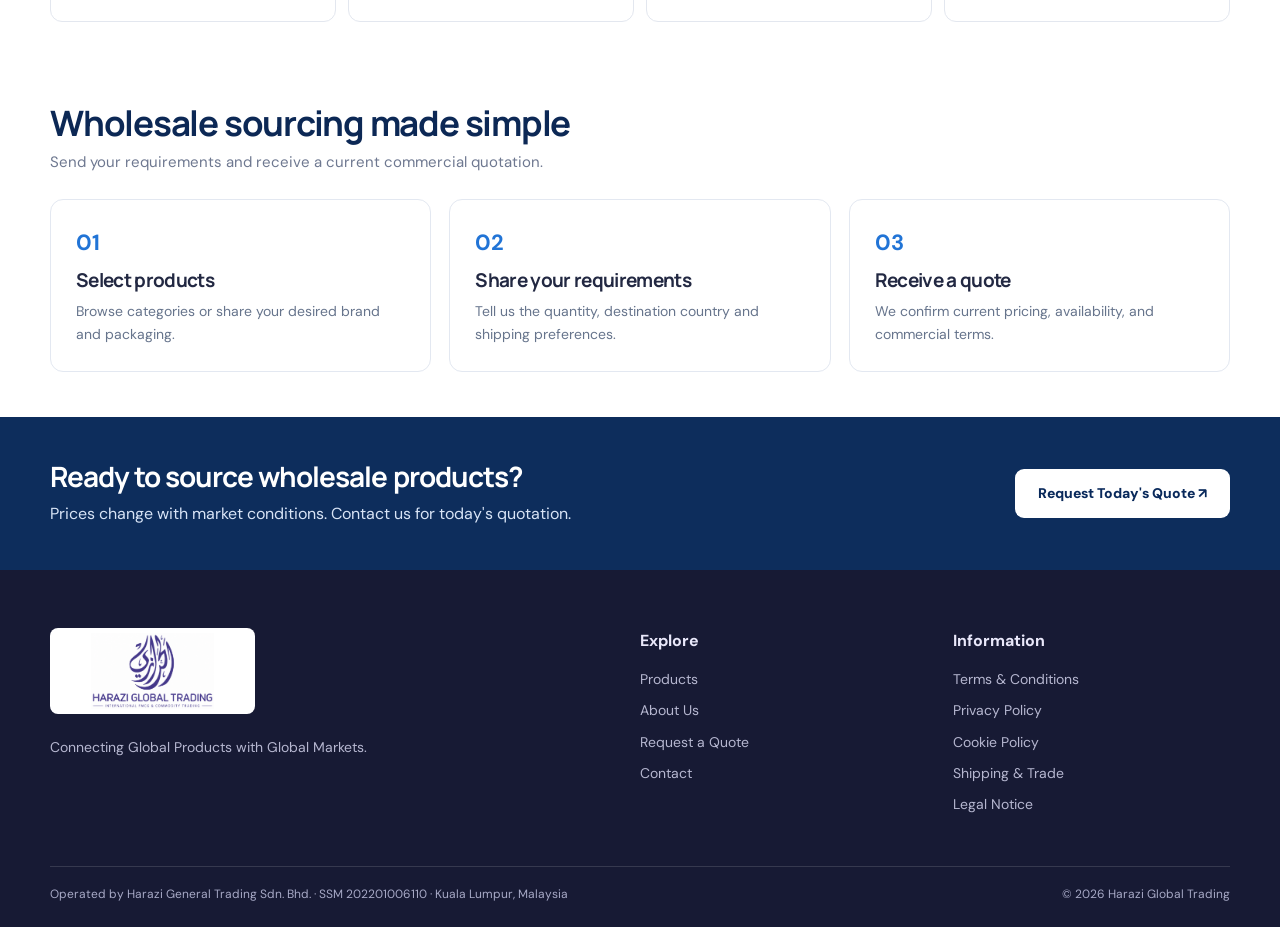
==== commit 31b8d6e0: "Align homepage category links with new brand directory navigation" ====
--- a/index.html
+++ b/index.html
@@ -1,2 +1,2 @@
 <!DOCTYPE html>
-<html lang="en"><head><meta charset="utf-8"/><meta content="width=device-width,initial-scale=1" name="viewport"/><title>International Wholesale FMCG &amp; Commodities | Harazi Global Trading</title><meta content="Harazi Global Trading international wholesale FMCG and commodities sourcing from Malaysia." name="description"/><link href="style.css" rel="stylesheet"/></head><body><header class="site-header"><div class="container nav-wrap"><a aria-label="Harazi Global Trading home" class="brand" href="index.html"><img alt="Harazi Global Trading logo" src="brand-logo.png"/></a><button aria-controls="primary-nav" aria-expanded="false" aria-label="Open navigation" class="menu-toggle" type="button"><span></span><span></span><span></span></button><nav aria-label="Main navigation" class="nav-links" id="primary-nav"><a href="index.html">Home</a><a href="products.html">Products</a><a href="about.html">About Us</a><a href="shipping.html">Our Services</a><a href="inquiry.html">Wholesale Inquiry</a><a href="contact.html">Contact</a><a class="nav-cta" href="inquiry.html">Request a Quote ↗</a></nav></div></header><main><section class="home-hero"><div class="container home-hero-content"><span class="home-hero-kicker">YOUR GLOBAL PARTNER IN</span><h1>Food Products<br>Wholesale &amp; Export</h1><p>We supply wholesale food products from international brands, including tea, dairy, grains, oils, canned foods and pasta, with sourcing and quotations tailored to your market.</p><div class="home-hero-actions"><a class="home-primary-btn" href="products.html">Browse Products ↗</a><a class="home-secondary-btn" href="inquiry.html">Request a Quote ↗</a></div><div class="home-hero-points"><span>◉ Global Sourcing</span><span>◇ Brand Selection</span><span>▣ Shipping Coordination</span><span>↗ B2B Partnerships</span></div></div></section><section class="home-categories section"><div class="container"><div class="home-section-title"><div><h2>Our Product Categories</h2><p>Explore a wide range of wholesale food products.</p></div><a href="products.html">View All Brands ↗</a></div><div class="home-category-grid"><a class="home-category-card" href="products.html?category=Tea%20%26%20Herbal"><div class="home-category-art" aria-hidden="true"><img src="assets/products/product-11.webp" loading="lazy" alt="Tea wholesale products"/></div><div class="home-category-copy"><h3>Tea <span>↗</span></h3><p>Black tea, green tea and herbal infusions</p></div></a><a class="home-category-card" href="products.html?category=Dairy%20%26%20Milk"><div class="home-category-art" aria-hidden="true"><img src="assets/products/product-07.webp" loading="lazy" alt="Dairy Products wholesale products"/></div><div class="home-category-copy"><h3>Dairy Products <span>↗</span></h3><p>Milk powder, evaporated milk, cheese and cream</p></div></a><a class="home-category-card" href="products.html?category=Canned%20Foods"><div class="home-category-art" aria-hidden="true"><img src="assets/products/product-10.webp" loading="lazy" alt="Canned Foods wholesale products"/></div><div class="home-category-copy"><h3>Canned Foods <span>↗</span></h3><p>Beans, peas, tuna, tomatoes and more</p></div></a><a class="home-category-card" href="products.html?category=Edible%20Oils"><div class="home-category-art" aria-hidden="true"><img src="assets/products/product-01.webp" loading="lazy" alt="Edible Oils wholesale products"/></div><div class="home-category-copy"><h3>Edible Oils <span>↗</span></h3><p>Palm oil and bulk cooking oils</p></div></a><a class="home-category-card" href="products.html?category=Rice%20%26%20Grains"><div class="home-category-art" aria-hidden="true"><img src="assets/products/product-08.webp" loading="lazy" alt="Rice & Grains wholesale products"/></div><div class="home-category-copy"><h3>Rice & Grains <span>↗</span></h3><p>Basmati rice and grain selection</p></div></a><a class="home-category-card" href="products.html?category=Pasta%20%26%20Sauces"><div class="home-category-art" aria-hidden="true"><img src="assets/products/product-12.webp" loading="lazy" alt="Pasta & Sauces wholesale products"/></div><div class="home-category-copy"><h3>Pasta & Sauces <span>↗</span></h3><p>Spaghetti, macaroni and sauces</p></div></a></div></div></section><section class="home-brands section"><div class="container"><div class="home-section-title"><div><h2>Explore Our Brands</h2><p>Products from established regional and international brands, subject to quotation and destination-market requirements.</p></div><a href="products.html">Explore Catalog ↗</a></div><div class="home-brand-grid"><span>AL-KBOUS TEA</span><span>Maeen</span><span>ECUADOR</span><span>MNABT</span><span>MAGGI</span><span>Nestlé</span><span>F&amp;N</span><span>Flamingo</span></div><p class="home-brand-note">All trademarks belong to their respective owners. Brand listings do not imply official or exclusive distribution status.</p></div></section><section class="home-featured section"><div class="container"><div class="home-section-title"><div><h2>Shop by Brand</h2><p>Browse dedicated wholesale catalogs for each brand.</p></div><a href="products.html">View All Brands ↗</a></div><div class="home-brand-shortcuts"><a href="brand.html?brand=Al-Kbous"><strong>Al-Kbous</strong><span>Explore Products ↗</span></a><a href="brand.html?brand=Maeen"><strong>Maeen</strong><span>Explore Products ↗</span></a><a href="brand.html?brand=Ecuador"><strong>Ecuador</strong><span>Explore Products ↗</span></a><a href="brand.html?brand=Mnabt"><strong>Mnabt</strong><span>Explore Products ↗</span></a><a href="brand.html?brand=Nestl%C3%A9"><strong>Nestlé</strong><span>Explore Products ↗</span></a><a href="brand.html?brand=MAGGI"><strong>MAGGI</strong><span>Explore Products ↗</span></a><a href="brand.html?brand=NESCAF%C3%89"><strong>NESCAFÉ</strong><span>Explore Products ↗</span></a><a href="brand.html?brand=Cadbury"><strong>Cadbury</strong><span>Explore Products ↗</span></a></div></div></section><section class="home-process section"><div class="container"><div class="home-section-title"><div><h2>Wholesale sourcing made simple</h2><p>Send your requirements and receive a current commercial quotation.</p></div></div><div class="home-process-grid"><article><b>01</b><h3>Select products</h3><p>Browse categories or share your desired brand and packaging.</p></article><article><b>02</b><h3>Share your requirements</h3><p>Tell us the quantity, destination country and shipping preferences.</p></article><article><b>03</b><h3>Receive a quote</h3><p>We confirm current pricing, availability, and commercial terms.</p></article></div></div></section><section class="home-bottom-cta"><div class="container home-bottom-cta-inner"><div><h2>Ready to source wholesale products?</h2><p>Prices change with market conditions. Contact us for today's quotation.</p></div><a class="home-secondary-btn" href="inquiry.html">Request Today's Quote ↗</a></div></section></main><footer class="site-footer"><div class="container"><div class="footer-top"><div><img alt="Harazi Global Trading" class="footer-logo" src="brand-logo.png"/><p>Connecting Global Products with Global Markets.</p></div><div><strong>Explore</strong><a href="products.html">Products</a><a href="about.html">About Us</a><a href="inquiry.html">Request a Quote</a><a href="contact.html">Contact</a></div><div><strong>Information</strong><a href="terms.html">Terms &amp; Conditions</a><a href="privacy.html">Privacy Policy</a><a href="cookies.html">Cookie Policy</a><a href="shipping.html">Shipping &amp; Trade</a><a href="legal.html">Legal Notice</a></div></div><div class="footer-bottom">Operated by Harazi General Trading Sdn. Bhd. · SSM 202201006110 · Kuala Lumpur, Malaysia <span>© 2026 Harazi Global Trading</span></div></div></footer><script>document.querySelector(".menu-toggle")?.addEventListener("click",function(){const n=document.querySelector("#primary-nav");const open=n.classList.toggle("open");this.setAttribute("aria-expanded",String(open));this.setAttribute("aria-label",open?"Close navigation":"Open navigation")});</script><a class="floating-whatsapp" href="https://wa.me/96892960800" target="_blank" rel="noopener noreferrer" aria-label="Chat with Harazi Global Trading on WhatsApp" title="Chat with us on WhatsApp"><svg viewBox="0 0 32 32" aria-hidden="true" fill="currentColor"><path d="M16 .8A15.1 15.1 0 0 0 3 23.6L.8 31l7.6-2A15.2 15.2 0 1 0 16 .8zm0 27.6a12.3 12.3 0 0 1-6.3-1.7l-.5-.3-4.5 1.2 1.2-4.4-.3-.5A12.4 12.4 0 1 1 16 28.4zm6.8-9.2c-.4-.2-2.2-1.1-2.5-1.2-.3-.1-.5-.2-.7.2-.2.3-.9 1.2-1.1 1.4-.2.2-.4.3-.8.1a10.2 10.2 0 0 1-3-1.8 11.4 11.4 0 0 1-2.1-2.6c-.2-.4 0-.6.2-.8l.6-.7c.2-.2.2-.4.4-.6.1-.2 0-.5 0-.7l-1.1-2.7c-.3-.6-.6-.5-.8-.5h-.7c-.3 0-.7.1-1 .5s-1.3 1.3-1.3 3.1 1.3 3.5 1.6 3.7 3.9 5.2c2.8 1.8 4.9 2.3 6.6 2.1 1-.1 2.2-1 2.5-2 .3-.9.3-1.7.2-1.9-.1-.1-.3-.2-.7-.4z"/></svg></a></body></html>+<html lang="en"><head><meta charset="utf-8"/><meta content="width=device-width,initial-scale=1" name="viewport"/><title>International Wholesale FMCG &amp; Commodities | Harazi Global Trading</title><meta content="Harazi Global Trading international wholesale FMCG and commodities sourcing from Malaysia." name="description"/><link href="style.css" rel="stylesheet"/></head><body><header class="site-header"><div class="container nav-wrap"><a aria-label="Harazi Global Trading home" class="brand" href="index.html"><img alt="Harazi Global Trading logo" src="brand-logo.png"/></a><button aria-controls="primary-nav" aria-expanded="false" aria-label="Open navigation" class="menu-toggle" type="button"><span></span><span></span><span></span></button><nav aria-label="Main navigation" class="nav-links" id="primary-nav"><a href="index.html">Home</a><a href="products.html">Products</a><a href="about.html">About Us</a><a href="shipping.html">Our Services</a><a href="inquiry.html">Wholesale Inquiry</a><a href="contact.html">Contact</a><a class="nav-cta" href="inquiry.html">Request a Quote ↗</a></nav></div></header><main><section class="home-hero"><div class="container home-hero-content"><span class="home-hero-kicker">YOUR GLOBAL PARTNER IN</span><h1>Food Products<br>Wholesale &amp; Export</h1><p>We supply wholesale food products from international brands, including tea, dairy, grains, oils, canned foods and pasta, with sourcing and quotations tailored to your market.</p><div class="home-hero-actions"><a class="home-primary-btn" href="products.html">Browse Products ↗</a><a class="home-secondary-btn" href="inquiry.html">Request a Quote ↗</a></div><div class="home-hero-points"><span>◉ Global Sourcing</span><span>◇ Brand Selection</span><span>▣ Shipping Coordination</span><span>↗ B2B Partnerships</span></div></div></section><section class="home-categories section"><div class="container"><div class="home-section-title"><div><h2>Explore Our Wholesale Range</h2><p>Choose a product category, then browse brands and request a quotation.</p></div><a href="products.html">View All Brands ↗</a></div><div class="home-category-grid"><a class="home-category-card" href="products.html"><div class="home-category-art" aria-hidden="true"><img src="assets/products/product-11.webp" loading="lazy" alt="Tea wholesale products"/></div><div class="home-category-copy"><h3>Tea <span>↗</span></h3><p>Black tea, green tea and herbal infusions</p></div></a><a class="home-category-card" href="products.html"><div class="home-category-art" aria-hidden="true"><img src="assets/products/product-07.webp" loading="lazy" alt="Dairy Products wholesale products"/></div><div class="home-category-copy"><h3>Dairy Products <span>↗</span></h3><p>Milk powder, evaporated milk, cheese and cream</p></div></a><a class="home-category-card" href="products.html"><div class="home-category-art" aria-hidden="true"><img src="assets/products/product-10.webp" loading="lazy" alt="Canned Foods wholesale products"/></div><div class="home-category-copy"><h3>Canned Foods <span>↗</span></h3><p>Beans, peas, tuna, tomatoes and more</p></div></a><a class="home-category-card" href="products.html"><div class="home-category-art" aria-hidden="true"><img src="assets/products/product-01.webp" loading="lazy" alt="Edible Oils wholesale products"/></div><div class="home-category-copy"><h3>Edible Oils <span>↗</span></h3><p>Palm oil and bulk cooking oils</p></div></a><a class="home-category-card" href="products.html"><div class="home-category-art" aria-hidden="true"><img src="assets/products/product-08.webp" loading="lazy" alt="Rice & Grains wholesale products"/></div><div class="home-category-copy"><h3>Rice & Grains <span>↗</span></h3><p>Basmati rice and grain selection</p></div></a><a class="home-category-card" href="products.html"><div class="home-category-art" aria-hidden="true"><img src="assets/products/product-12.webp" loading="lazy" alt="Pasta & Sauces wholesale products"/></div><div class="home-category-copy"><h3>Pasta & Sauces <span>↗</span></h3><p>Spaghetti, macaroni and sauces</p></div></a></div></div></section><section class="home-brands section"><div class="container"><div class="home-section-title"><div><h2>Explore Our Brands</h2><p>Products from established regional and international brands, subject to quotation and destination-market requirements.</p></div><a href="products.html">Explore Catalog ↗</a></div><div class="home-brand-grid"><span>AL-KBOUS TEA</span><span>Maeen</span><span>ECUADOR</span><span>MNABT</span><span>MAGGI</span><span>Nestlé</span><span>F&amp;N</span><span>Flamingo</span></div><p class="home-brand-note">All trademarks belong to their respective owners. Brand listings do not imply official or exclusive distribution status.</p></div></section><section class="home-featured section"><div class="container"><div class="home-section-title"><div><h2>Shop by Brand</h2><p>Browse dedicated wholesale catalogs for each brand.</p></div><a href="products.html">View All Brands ↗</a></div><div class="home-brand-shortcuts"><a href="brand.html?brand=Al-Kbous"><strong>Al-Kbous</strong><span>Explore Products ↗</span></a><a href="brand.html?brand=Maeen"><strong>Maeen</strong><span>Explore Products ↗</span></a><a href="brand.html?brand=Ecuador"><strong>Ecuador</strong><span>Explore Products ↗</span></a><a href="brand.html?brand=Mnabt"><strong>Mnabt</strong><span>Explore Products ↗</span></a><a href="brand.html?brand=Nestl%C3%A9"><strong>Nestlé</strong><span>Explore Products ↗</span></a><a href="brand.html?brand=MAGGI"><strong>MAGGI</strong><span>Explore Products ↗</span></a><a href="brand.html?brand=NESCAF%C3%89"><strong>NESCAFÉ</strong><span>Explore Products ↗</span></a><a href="brand.html?brand=Cadbury"><strong>Cadbury</strong><span>Explore Products ↗</span></a></div></div></section><section class="home-process section"><div class="container"><div class="home-section-title"><div><h2>Wholesale sourcing made simple</h2><p>Send your requirements and receive a current commercial quotation.</p></div></div><div class="home-process-grid"><article><b>01</b><h3>Select products</h3><p>Browse categories or share your desired brand and packaging.</p></article><article><b>02</b><h3>Share your requirements</h3><p>Tell us the quantity, destination country and shipping preferences.</p></article><article><b>03</b><h3>Receive a quote</h3><p>We confirm current pricing, availability, and commercial terms.</p></article></div></div></section><section class="home-bottom-cta"><div class="container home-bottom-cta-inner"><div><h2>Ready to source wholesale products?</h2><p>Prices change with market conditions. Contact us for today's quotation.</p></div><a class="home-secondary-btn" href="inquiry.html">Request Today's Quote ↗</a></div></section></main><footer class="site-footer"><div class="container"><div class="footer-top"><div><img alt="Harazi Global Trading" class="footer-logo" src="brand-logo.png"/><p>Connecting Global Products with Global Markets.</p></div><div><strong>Explore</strong><a href="products.html">Products</a><a href="about.html">About Us</a><a href="inquiry.html">Request a Quote</a><a href="contact.html">Contact</a></div><div><strong>Information</strong><a href="terms.html">Terms &amp; Conditions</a><a href="privacy.html">Privacy Policy</a><a href="cookies.html">Cookie Policy</a><a href="shipping.html">Shipping &amp; Trade</a><a href="legal.html">Legal Notice</a></div></div><div class="footer-bottom">Operated by Harazi General Trading Sdn. Bhd. · SSM 202201006110 · Kuala Lumpur, Malaysia <span>© 2026 Harazi Global Trading</span></div></div></footer><script>document.querySelector(".menu-toggle")?.addEventListener("click",function(){const n=document.querySelector("#primary-nav");const open=n.classList.toggle("open");this.setAttribute("aria-expanded",String(open));this.setAttribute("aria-label",open?"Close navigation":"Open navigation")});</script><a class="floating-whatsapp" href="https://wa.me/96892960800" target="_blank" rel="noopener noreferrer" aria-label="Chat with Harazi Global Trading on WhatsApp" title="Chat with us on WhatsApp"><svg viewBox="0 0 32 32" aria-hidden="true" fill="currentColor"><path d="M16 .8A15.1 15.1 0 0 0 3 23.6L.8 31l7.6-2A15.2 15.2 0 1 0 16 .8zm0 27.6a12.3 12.3 0 0 1-6.3-1.7l-.5-.3-4.5 1.2 1.2-4.4-.3-.5A12.4 12.4 0 1 1 16 28.4zm6.8-9.2c-.4-.2-2.2-1.1-2.5-1.2-.3-.1-.5-.2-.7.2-.2.3-.9 1.2-1.1 1.4-.2.2-.4.3-.8.1a10.2 10.2 0 0 1-3-1.8 11.4 11.4 0 0 1-2.1-2.6c-.2-.4 0-.6.2-.8l.6-.7c.2-.2.2-.4.4-.6.1-.2 0-.5 0-.7l-1.1-2.7c-.3-.6-.6-.5-.8-.5h-.7c-.3 0-.7.1-1 .5s-1.3 1.3-1.3 3.1 1.3 3.5 1.6 3.7 3.9 5.2c2.8 1.8 4.9 2.3 6.6 2.1 1-.1 2.2-1 2.5-2 .3-.9.3-1.7.2-1.9-.1-.1-.3-.2-.7-.4z"/></svg></a></body></html>
--- a/style.css
+++ b/style.css
@@ -69,3 +69,33 @@
 .catalog-new .catalog-body{min-height:220px}
 .catalog-new .catalog-body h3{font-size:17px}
 @media(max-width:650px){.catalog-search-panel{padding:13px}.catalog-search-panel input{flex-basis:100%}.catalog-new .catalog-body{min-height:0}}
+
+/* Separate brand directories and per-brand catalog pages */
+.brand-directory-head{display:flex;justify-content:space-between;align-items:end;gap:22px;margin-bottom:26px}
+.brand-directory-head h2{margin:0 0 8px;color:#14234e}
+.brand-directory-head p{margin:0;color:#6a7284}
+.brand-directory-search{min-width:250px;display:flex;flex-direction:column;gap:7px}
+.brand-directory-search label,.brand-toolbar label{font-size:13px;font-weight:800;color:#1b2b53}
+.brand-directory-search input,.brand-toolbar input{border:1px solid #dce0ec;border-radius:10px;min-height:46px;padding:11px 14px;font:inherit;background:#fff;width:100%}
+.brand-directory-search input:focus,.brand-toolbar input:focus{outline:2px solid #7046b7}
+.brand-directory-grid{display:grid;grid-template-columns:repeat(4,minmax(0,1fr));gap:16px}
+.brand-directory-card{display:block;text-decoration:none;color:#1d2b4c;border:1px solid #e4e7f0;border-radius:14px;background:#fff;padding:15px;transition:box-shadow .2s,transform .2s}
+.brand-directory-card:hover{transform:translateY(-3px);box-shadow:0 12px 26px #20224c16}
+.brand-directory-mark{height:100px;display:flex;align-items:center;justify-content:center;text-align:center;padding:12px;background:linear-gradient(140deg,#f5f2fd,#edf2fb);border-radius:10px;color:#3c237c;font-size:clamp(16px,1.8vw,25px);font-weight:900;overflow-wrap:anywhere}
+.brand-directory-card h3{margin:15px 0 4px;font-size:18px;color:#18274e}
+.brand-directory-card p{font-size:13px;color:#697589;margin:0 0 14px}
+.brand-directory-card span{font-size:13px;color:#512b9e;font-weight:800}
+.brand-directory-footnote{font-size:12px;color:#748092;margin:26px 0 0;line-height:1.7}
+.brand-hero .brand-back{display:inline-block;color:#d6c9ff;margin-bottom:15px;text-decoration:none;font-size:14px}
+.brand-toolbar{display:flex;align-items:center;gap:12px;flex-wrap:wrap;margin:0 0 20px;padding:17px;border:1px solid #e3e7f0;border-radius:12px;background:#f8f9fd}
+.brand-toolbar input{flex:1;min-width:220px}
+.brand-toolbar span{font-size:13px;font-weight:800;color:#67728b}
+.brand-product-card .catalog-body{min-height:225px}
+.brand-product-card .catalog-body h3{font-size:18px}
+.brand-product-grid .catalog-card{min-width:0}
+.home-brand-shortcuts{display:grid;grid-template-columns:repeat(4,minmax(0,1fr));gap:12px}
+.home-brand-shortcuts a{border:1px solid #e3e7ef;background:#fff;border-radius:12px;padding:22px 14px;display:flex;flex-direction:column;align-items:center;justify-content:center;gap:10px;min-height:110px;text-decoration:none;text-align:center}
+.home-brand-shortcuts strong{font-size:19px;color:#30205e}
+.home-brand-shortcuts span{font-size:12px;color:#6033a9}
+@media(max-width:900px){.brand-directory-grid{grid-template-columns:repeat(3,minmax(0,1fr))}.home-brand-shortcuts{grid-template-columns:repeat(4,minmax(0,1fr))}}
+@media(max-width:640px){.brand-directory-head{align-items:stretch;flex-direction:column}.brand-directory-search{width:100%}.brand-directory-grid{grid-template-columns:repeat(2,minmax(0,1fr));gap:10px}.brand-directory-card{padding:10px}.brand-directory-mark{height:86px}.brand-directory-card h3{font-size:15px}.home-brand-shortcuts{grid-template-columns:repeat(2,minmax(0,1fr))}.brand-toolbar{align-items:stretch}.brand-toolbar input{min-width:100%}}
